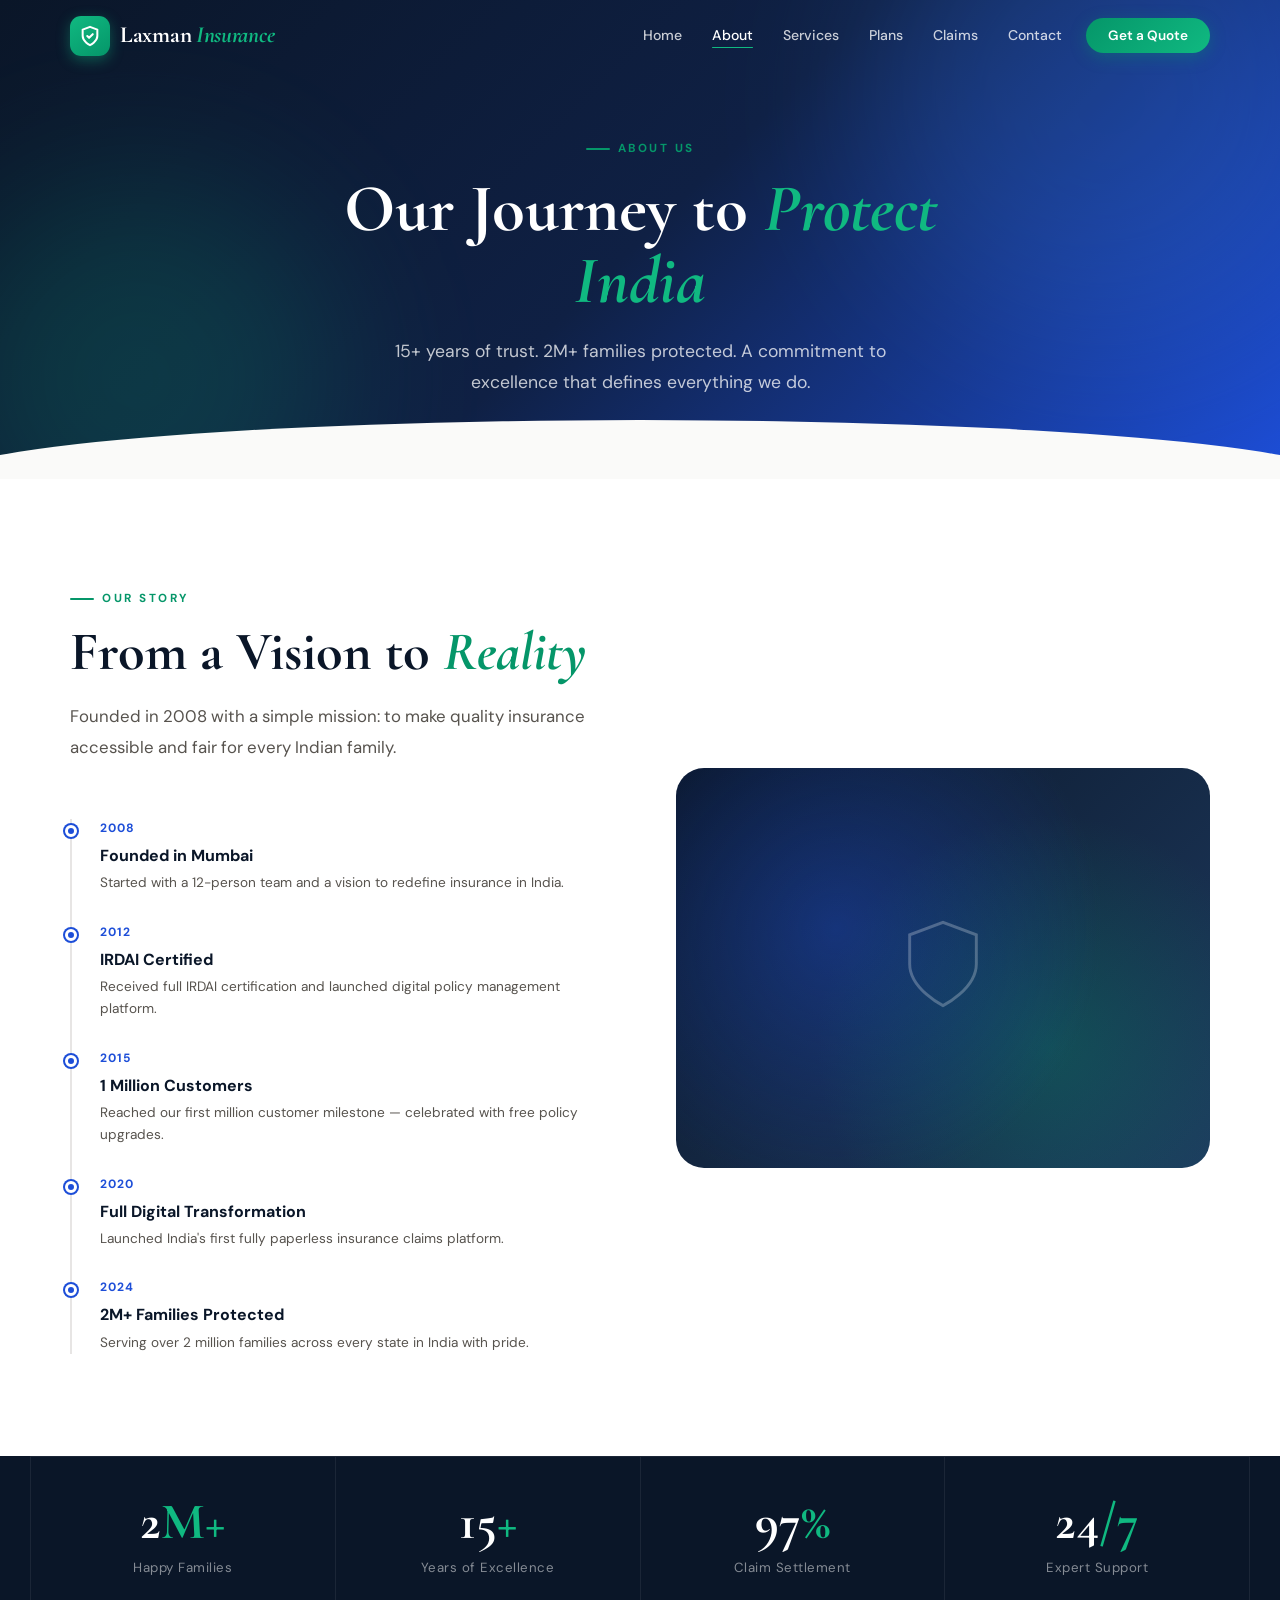
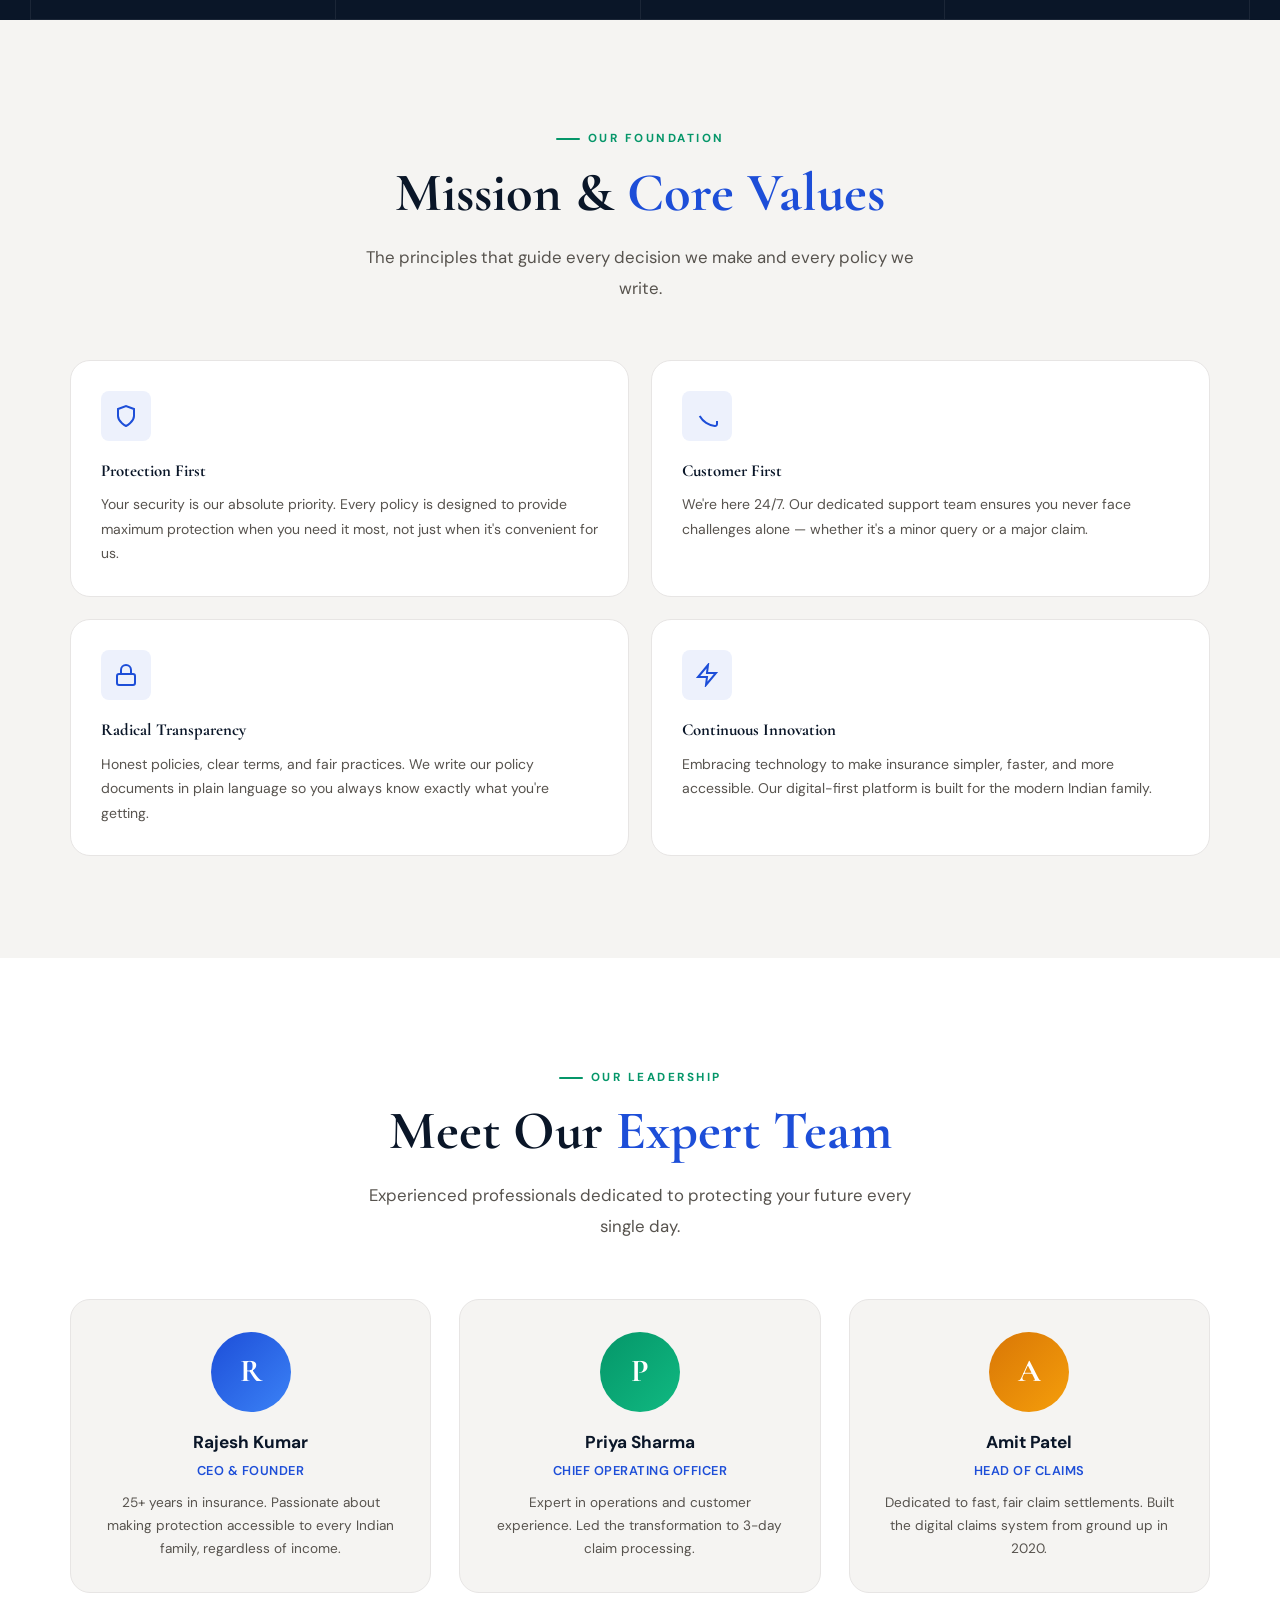
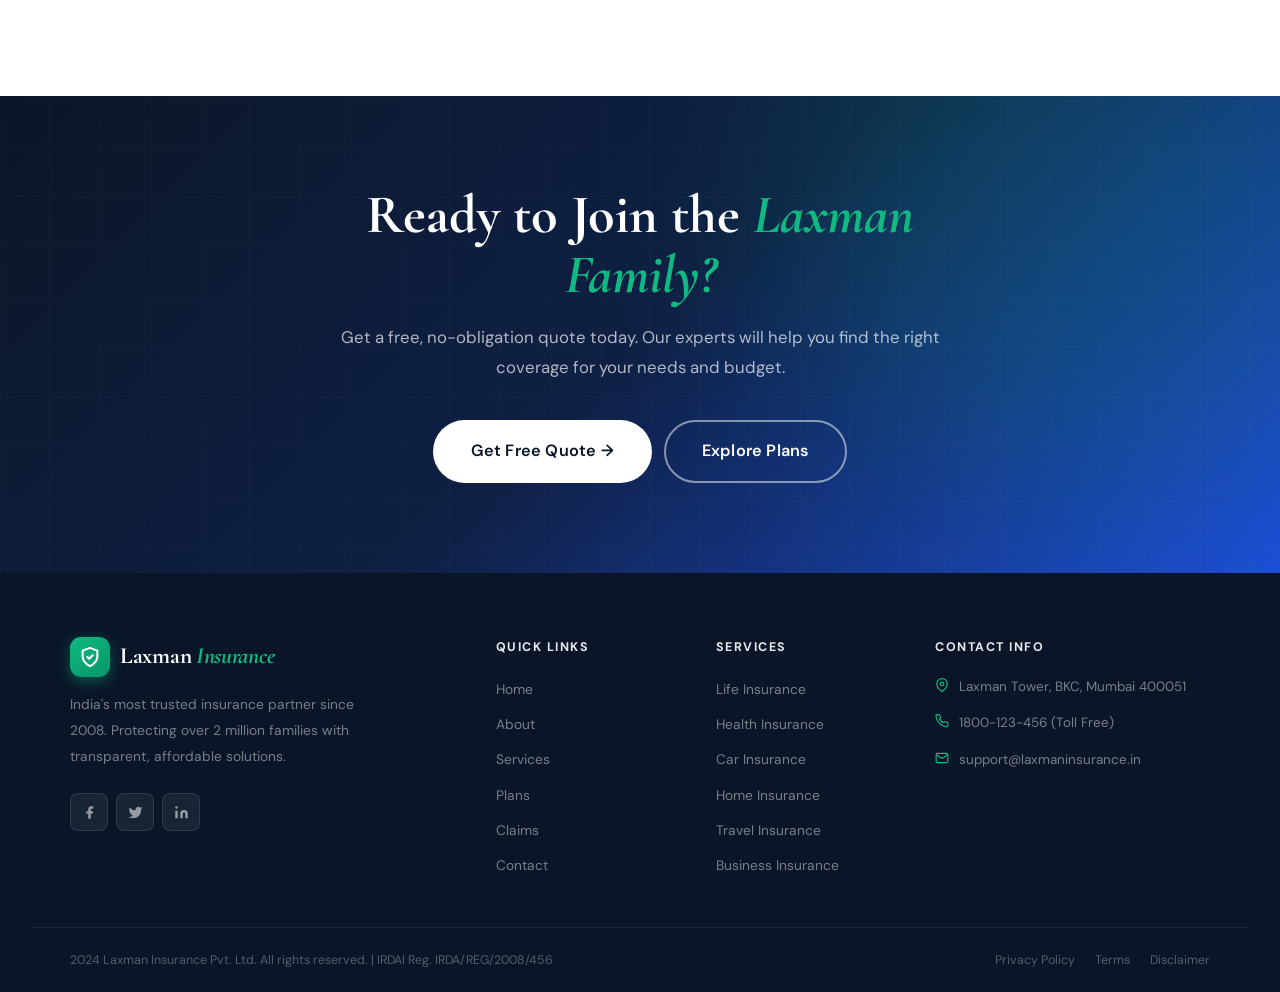
==== about.html @ e87691b6 "Initial commit - Premium Insurance Website" ====
<!DOCTYPE html>
<html lang="en">
<head>
  <meta charset="UTF-8"/><meta name="viewport" content="width=device-width, initial-scale=1.0"/>
  <title>About Laxman Insurance — Our Story & Mission</title>
  <link rel="preconnect" href="https://fonts.googleapis.com"/>
  <link href="https://fonts.googleapis.com/css2?family=Cormorant+Garamond:ital,wght@0,500;0,600;0,700;1,400;1,600&family=DM+Sans:opsz,wght@9..40,300;9..40,400;9..40,500;9..40,600;9..40,700&display=swap" rel="stylesheet"/>
  <link rel="stylesheet" href="css/style.css"/>
</head>
<body>
<nav class="navbar scrolled" id="navbar">
  <div class="nav-container">
    <a href="index.html" class="nav-logo">
      <span class="logo-shield"><svg viewBox="0 0 24 24" fill="none" stroke="#fff" stroke-width="2.2" stroke-linecap="round" stroke-linejoin="round"><path d="M12 22s8-4 8-10V5l-8-3-8 3v7c0 6 8 10 8 10z"/><polyline points="9 12 11 14 15 10"/></svg></span>
      <span class="logo-name">Laxman<span> Insurance</span></span>
    </a>
    <ul class="nav-links" id="navLinks">
      <li><a href="index.html" class="nav-link">Home</a></li>
      <li><a href="about.html" class="nav-link active">About</a></li>
      <li><a href="services.html" class="nav-link">Services</a></li>
      <li><a href="plans.html" class="nav-link">Plans</a></li>
      <li><a href="claims.html" class="nav-link">Claims</a></li>
      <li><a href="contact.html" class="nav-link">Contact</a></li>
      <li><a href="contact.html" class="nav-cta">Get a Quote</a></li>
    </ul>
    <button class="hamburger" id="hamburger"><span></span><span></span><span></span></button>
  </div>
</nav>

<section class="page-hero">
  <div class="page-hero-bg"><div class="mesh-blob mesh-blob-1"></div><div class="mesh-blob mesh-blob-2"></div></div>
  <div class="page-hero-content">
    <div class="section-label" data-reveal>About Us</div>
    <h1 class="page-title" data-reveal>Our Journey to <span class="accent">Protect India</span></h1>
    <p class="page-subtitle" data-reveal>15+ years of trust. 2M+ families protected. A commitment to excellence that defines everything we do.</p>
  </div>
</section>

<!-- STORY -->
<section class="section story-section">
  <div class="container">
    <div class="story-grid">
      <div class="story-content">
        <div class="section-label" data-reveal-left>Our Story</div>
        <h2 class="section-title" data-reveal-left>From a Vision to <span class="em">Reality</span></h2>
        <p class="section-sub" data-reveal-left>Founded in 2008 with a simple mission: to make quality insurance accessible and fair for every Indian family.</p>
        <div class="story-timeline" data-reveal-left>
          <div class="st-item"><div class="st-year">2008</div><h4>Founded in Mumbai</h4><p>Started with a 12-person team and a vision to redefine insurance in India.</p></div>
          <div class="st-item"><div class="st-year">2012</div><h4>IRDAI Certified</h4><p>Received full IRDAI certification and launched digital policy management platform.</p></div>
          <div class="st-item"><div class="st-year">2015</div><h4>1 Million Customers</h4><p>Reached our first million customer milestone — celebrated with free policy upgrades.</p></div>
          <div class="st-item"><div class="st-year">2020</div><h4>Full Digital Transformation</h4><p>Launched India's first fully paperless insurance claims platform.</p></div>
          <div class="st-item"><div class="st-year">2024</div><h4>2M+ Families Protected</h4><p>Serving over 2 million families across every state in India with pride.</p></div>
        </div>
      </div>
      <div class="story-img" data-reveal-right>
        <div class="story-img-icon">
          <svg width="100" height="100" viewBox="0 0 24 24" fill="none" stroke="currentColor" stroke-width=".7"><path d="M12 22s8-4 8-10V5l-8-3-8 3v7c0 6 8 10 8 10z"/></svg>
        </div>
      </div>
    </div>
  </div>
</section>

<!-- STATS BAND -->
<div class="stats-band">
  <div class="stats-band-inner">
    <div class="stat-cell" data-reveal><div class="stat-num"><span data-count="2">0</span><span class="stat-suffix">M+</span></div><div class="stat-lbl">Happy Families</div></div>
    <div class="stat-cell" data-reveal><div class="stat-num"><span data-count="15">0</span><span class="stat-suffix">+</span></div><div class="stat-lbl">Years of Excellence</div></div>
    <div class="stat-cell" data-reveal><div class="stat-num"><span data-count="99">0</span><span class="stat-suffix">%</span></div><div class="stat-lbl">Claim Settlement</div></div>
    <div class="stat-cell" data-reveal><div class="stat-num"><span data-count="24">0</span><span class="stat-suffix">/7</span></div><div class="stat-lbl">Expert Support</div></div>
  </div>
</div>

<!-- MISSION & VALUES -->
<section class="section mission-section">
  <div class="container">
    <div class="text-center" style="margin-bottom:0">
      <div class="section-label" data-reveal>Our Foundation</div>
      <h2 class="section-title" data-reveal>Mission & <span class="accent">Core Values</span></h2>
      <p class="section-sub text-center" data-reveal>The principles that guide every decision we make and every policy we write.</p>
    </div>
    <div class="values-grid">
      <div class="value-card" data-reveal>
        <div class="val-icon"><svg width="24" height="24" viewBox="0 0 24 24" fill="none" stroke="currentColor" stroke-width="2"><path d="M12 22s8-4 8-10V5l-8-3-8 3v7c0 6 8 10 8 10z"/></svg></div>
        <h3>Protection First</h3>
        <p>Your security is our absolute priority. Every policy is designed to provide maximum protection when you need it most, not just when it's convenient for us.</p>
      </div>
      <div class="value-card" data-reveal>
        <div class="val-icon"><svg width="24" height="24" viewBox="0 0 24 24" fill="none" stroke="currentColor" stroke-width="2"><path d="M22 16.92v3a2 2 0 0 1-2.18 2 19.79 19.79 0 0 1-8.63-3.07A19.5 19.5 0 0 1 4.69 12"/></svg></div>
        <h3>Customer First</h3>
        <p>We're here 24/7. Our dedicated support team ensures you never face challenges alone — whether it's a minor query or a major claim.</p>
      </div>
      <div class="value-card" data-reveal>
        <div class="val-icon"><svg width="24" height="24" viewBox="0 0 24 24" fill="none" stroke="currentColor" stroke-width="2"><rect x="3" y="11" width="18" height="11" rx="2"/><path d="M7 11V7a5 5 0 0 1 10 0v4"/></svg></div>
        <h3>Radical Transparency</h3>
        <p>Honest policies, clear terms, and fair practices. We write our policy documents in plain language so you always know exactly what you're getting.</p>
      </div>
      <div class="value-card" data-reveal>
        <div class="val-icon"><svg width="24" height="24" viewBox="0 0 24 24" fill="none" stroke="currentColor" stroke-width="2"><path d="M13 2L3 14h9l-1 8 10-12h-9l1-8z"/></svg></div>
        <h3>Continuous Innovation</h3>
        <p>Embracing technology to make insurance simpler, faster, and more accessible. Our digital-first platform is built for the modern Indian family.</p>
      </div>
    </div>
  </div>
</section>

<!-- TEAM -->
<section class="section team-section">
  <div class="container">
    <div class="text-center" style="margin-bottom:0">
      <div class="section-label" data-reveal>Our Leadership</div>
      <h2 class="section-title" data-reveal>Meet Our <span class="accent">Expert Team</span></h2>
      <p class="section-sub text-center" data-reveal>Experienced professionals dedicated to protecting your future every single day.</p>
    </div>
    <div class="team-grid">
      <div class="team-card" data-reveal>
        <div class="team-avatar" style="background:linear-gradient(135deg,#1d4ed8,#3b82f6)">R</div>
        <h4>Rajesh Kumar</h4>
        <div class="team-role">CEO & Founder</div>
        <p class="team-bio">25+ years in insurance. Passionate about making protection accessible to every Indian family, regardless of income.</p>
      </div>
      <div class="team-card" data-reveal>
        <div class="team-avatar" style="background:linear-gradient(135deg,#059669,#10b981)">P</div>
        <h4>Priya Sharma</h4>
        <div class="team-role">Chief Operating Officer</div>
        <p class="team-bio">Expert in operations and customer experience. Led the transformation to 3-day claim processing.</p>
      </div>
      <div class="team-card" data-reveal>
        <div class="team-avatar" style="background:linear-gradient(135deg,#d97706,#f59e0b)">A</div>
        <h4>Amit Patel</h4>
        <div class="team-role">Head of Claims</div>
        <p class="team-bio">Dedicated to fast, fair claim settlements. Built the digital claims system from ground up in 2020.</p>
      </div>
    </div>
  </div>
</section>

<!-- CTA -->
<section class="cta-strip">
  <div class="cta-strip-orb"></div>
  <div class="cta-content" data-reveal>
    <h2 class="cta-title">Ready to Join the <span class="em">Laxman Family?</span></h2>
    <p class="cta-body">Get a free, no-obligation quote today. Our experts will help you find the right coverage for your needs and budget.</p>
    <div class="cta-actions">
      <a href="contact.html" class="btn btn-white btn-lg">Get Free Quote →</a>
      <a href="plans.html" class="btn btn-outline-white btn-lg">Explore Plans</a>
    </div>
  </div>
</section>

<footer class="footer">
  <div class="footer-top">
    <div class="footer-brand">
      <a href="index.html" class="nav-logo" style="margin-bottom:14px;display:inline-flex"><span class="logo-shield"><svg viewBox="0 0 24 24" fill="none" stroke="#fff" stroke-width="2.2" stroke-linecap="round" stroke-linejoin="round"><path d="M12 22s8-4 8-10V5l-8-3-8 3v7c0 6 8 10 8 10z"/><polyline points="9 12 11 14 15 10"/></svg></span><span class="logo-name">Laxman<span> Insurance</span></span></a>
      <p class="footer-desc">India's most trusted insurance partner since 2008. Protecting over 2 million families with transparent, affordable solutions.</p>
      <div class="footer-socials">
        <a href="#" class="social-btn"><svg width="15" height="15" viewBox="0 0 24 24" fill="currentColor"><path d="M18 2h-3a5 5 0 0 0-5 5v3H7v4h3v8h4v-8h3l1-4h-4V7a1 1 0 0 1 1-1h3z"/></svg></a>
        <a href="#" class="social-btn"><svg width="15" height="15" viewBox="0 0 24 24" fill="currentColor"><path d="M23 3a10.9 10.9 0 0 1-3.14 1.53 4.48 4.48 0 0 0-7.86 3v1A10.66 10.66 0 0 1 3 4s-4 9 5 13a11.64 11.64 0 0 1-7 2c9 5 20 0 20-11.5a4.5 4.5 0 0 0-.08-.83A7.72 7.72 0 0 0 23 3z"/></svg></a>
        <a href="#" class="social-btn"><svg width="15" height="15" viewBox="0 0 24 24" fill="currentColor"><path d="M16 8a6 6 0 0 1 6 6v7h-4v-7a2 2 0 0 0-4 0v7h-4v-7a6 6 0 0 1 6-6zM2 9h4v12H2z"/><circle cx="4" cy="4" r="2"/></svg></a>
      </div>
    </div>
    <div class="footer-col"><h5>Quick Links</h5><ul><li><a href="index.html">Home</a></li><li><a href="about.html">About</a></li><li><a href="services.html">Services</a></li><li><a href="plans.html">Plans</a></li><li><a href="claims.html">Claims</a></li><li><a href="contact.html">Contact</a></li></ul></div>
    <div class="footer-col"><h5>Services</h5><ul><li><a href="services.html">Life Insurance</a></li><li><a href="services.html">Health Insurance</a></li><li><a href="services.html">Car Insurance</a></li><li><a href="services.html">Home Insurance</a></li><li><a href="services.html">Travel Insurance</a></li><li><a href="services.html">Business Insurance</a></li></ul></div>
    <div class="footer-col"><h5>Contact Info</h5><div class="footer-contact-li"><svg width="14" height="14" viewBox="0 0 24 24" fill="none" stroke="currentColor" stroke-width="2"><path d="M21 10c0 7-9 13-9 13s-9-6-9-13a9 9 0 0 1 18 0z"/><circle cx="12" cy="10" r="3"/></svg><p>Laxman Tower, BKC, Mumbai 400051</p></div><div class="footer-contact-li"><svg width="14" height="14" viewBox="0 0 24 24" fill="none" stroke="currentColor" stroke-width="2"><path d="M22 16.92v3a2 2 0 0 1-2.18 2 19.79 19.79 0 0 1-8.63-3.07A19.5 19.5 0 0 1 4.69 12a19.79 19.79 0 0 1-3.07-8.67A2 2 0 0 1 3.6 1.18h3a2 2 0 0 1 2 1.72c.127.96.361 1.903.7 2.81a2 2 0 0 1-.45 2.11L7.91 8.79a16 16 0 0 0 6 6l.91-.91a2 2 0 0 1 2.11-.45c.907.339 1.85.573 2.81.7A2 2 0 0 1 22 16.92z"/></svg><p>1800-123-456 (Toll Free)</p></div><div class="footer-contact-li"><svg width="14" height="14" viewBox="0 0 24 24" fill="none" stroke="currentColor" stroke-width="2"><path d="M4 4h16c1.1 0 2 .9 2 2v12c0 1.1-.9 2-2 2H4c-1.1 0-2-.9-2-2V6c0-1.1.9-2 2-2z"/><polyline points="22,6 12,13 2,6"/></svg><p>support@laxmaninsurance.in</p></div></div>
  </div>
  <div class="footer-bottom"><p class="footer-copy">2024 Laxman Insurance Pvt. Ltd. All rights reserved. | IRDAI Reg. IRDA/REG/2008/456</p><div class="footer-links"><a href="#">Privacy Policy</a><a href="#">Terms</a><a href="#">Disclaimer</a></div></div>
</footer>
<button class="scroll-top" id="scrollTop" aria-label="Back to top"><svg width="18" height="18" viewBox="0 0 24 24" fill="none" stroke="currentColor" stroke-width="2.5"><path d="M18 15l-6-6-6 6"/></svg></button>
<script src="js/main.js"></script>
</body>
</html>
---- css/style.css ----
/* ======================================================
   LAXMAN INSURANCE — PREMIUM DESIGN SYSTEM v3.0
   Aesthetic: Luxury Editorial × Modern Fintech
   Fonts: Cormorant Garamond (display) + DM Sans (body)
   ====================================================== */

@import url('https://fonts.googleapis.com/css2?family=Cormorant+Garamond:ital,wght@0,400;0,500;0,600;0,700;1,400;1,600&family=DM+Sans:ital,opsz,wght@0,9..40,300;0,9..40,400;0,9..40,500;0,9..40,600;0,9..40,700;1,9..40,400&display=swap');

/* ── CSS VARIABLES ── */
:root {
  /* Core Palette */
  --ink:        #0a1628;
  --ink-light:  #1e3a5f;
  --royal:      #1d4ed8;
  --royal-dim:  #1e40af;
  --electric:   #3b82f6;
  --emerald:    #059669;
  --emerald-lt: #10b981;
  --amber:      #d97706;
  --amber-lt:   #f59e0b;
  --white:      #ffffff;
  --cream:      #fafaf9;
  --stone:      #f5f4f2;
  --mist:       #e8e6e3;
  --slate:      #64748b;
  --text:       #1c1917;
  --text-dim:   #57534e;
  --border:     #e7e5e4;

  /* Gradients */
  --grad-hero:    linear-gradient(135deg, #0a1628 0%, #0f2044 50%, #1d4ed8 100%);
  --grad-cta:     linear-gradient(135deg, #059669 0%, #1d4ed8 100%);
  --grad-emerald: linear-gradient(135deg, #059669, #10b981);
  --grad-gold:    linear-gradient(135deg, #d97706, #f59e0b);
  --grad-royal:   linear-gradient(135deg, #1d4ed8, #3b82f6);

  /* Shadows */
  --sh-xs:   0 1px 3px rgba(0,0,0,.06);
  --sh-sm:   0 2px 8px rgba(0,0,0,.08);
  --sh-md:   0 8px 32px rgba(0,0,0,.10);
  --sh-lg:   0 20px 60px rgba(0,0,0,.14);
  --sh-xl:   0 32px 80px rgba(0,0,0,.18);
  --sh-blue: 0 12px 40px rgba(29,78,216,.30);
  --sh-green:0 12px 40px rgba(5,150,105,.30);

  /* Radii */
  --r-sm:  8px;
  --r-md:  14px;
  --r-lg:  20px;
  --r-xl:  28px;
  --r-2xl: 40px;
  --r-full:9999px;

  /* Transitions */
  --t-fast: .15s cubic-bezier(.4,0,.2,1);
  --t-mid:  .3s  cubic-bezier(.4,0,.2,1);
  --t-slow: .5s  cubic-bezier(.4,0,.2,1);

  /* Layout */
  --max-w: 1220px;
  --nav-h: 72px;
}

/* ── RESET ── */
*,*::before,*::after{margin:0;padding:0;box-sizing:border-box}
html{scroll-behavior:smooth;font-size:16px;-webkit-font-smoothing:antialiased}
body{font-family:'DM Sans',sans-serif;color:var(--text);background:var(--cream);overflow-x:hidden;line-height:1.65}
a{text-decoration:none;color:inherit}
ul{list-style:none}
img{max-width:100%;display:block}
button{cursor:pointer;border:none;background:none;font-family:inherit}
input,select,textarea{font-family:inherit}
::-webkit-scrollbar{width:5px}
::-webkit-scrollbar-track{background:var(--cream)}
::-webkit-scrollbar-thumb{background:var(--royal);border-radius:10px}

/* ── TYPOGRAPHY SYSTEM ── */
.display-font{font-family:'Cormorant Garamond',serif}
h1,h2,h3,.page-title,.section-title,.hero-headline{font-family:'Cormorant Garamond',serif}

/* ── LAYOUT HELPERS ── */
.container{max-width:var(--max-w);margin:0 auto;padding:0 clamp(16px,4vw,40px)}
.section{padding:clamp(60px,8vw,110px) 0}
.section-label{
  display:inline-flex;align-items:center;gap:8px;
  font-family:'DM Sans',sans-serif;font-size:.73rem;font-weight:700;
  letter-spacing:2.5px;text-transform:uppercase;color:var(--emerald);
  margin-bottom:14px;
}
.section-label::before{content:'';width:24px;height:2px;background:var(--emerald);border-radius:2px}
.section-title{
  font-size:clamp(2.2rem,4.5vw,3.4rem);font-weight:700;line-height:1.12;
  color:var(--ink);margin-bottom:18px;
}
.section-title .accent{color:var(--royal)}
.section-title .em{font-style:italic;color:var(--emerald)}
.section-sub{
  font-size:1.05rem;color:var(--text-dim);max-width:580px;
  line-height:1.85;margin-bottom:56px;
}
.text-center{text-align:center}
.text-center .section-sub{margin-left:auto;margin-right:auto}

/* ── BUTTONS ── */
.btn{
  display:inline-flex;align-items:center;justify-content:center;gap:8px;
  padding:13px 28px;border-radius:var(--r-full);font-size:.92rem;
  font-weight:600;font-family:'DM Sans',sans-serif;transition:var(--t-mid);
  letter-spacing:.2px;cursor:pointer;border:2px solid transparent;white-space:nowrap;
}
.btn-primary{background:var(--royal);color:#fff}
.btn-primary:hover{background:var(--ink);transform:translateY(-2px);box-shadow:var(--sh-blue)}
.btn-emerald{background:var(--emerald);color:#fff}
.btn-emerald:hover{background:#047857;transform:translateY(-2px);box-shadow:var(--sh-green)}
.btn-outline{background:transparent;color:var(--royal);border-color:var(--royal)}
.btn-outline:hover{background:var(--royal);color:#fff;transform:translateY(-2px)}
.btn-outline-white{background:transparent;color:#fff;border-color:rgba(255,255,255,.5)}
.btn-outline-white:hover{background:rgba(255,255,255,.12);border-color:#fff}
.btn-white{background:#fff;color:var(--ink)}
.btn-white:hover{transform:translateY(-2px);box-shadow:var(--sh-lg)}
.btn-lg{padding:16px 36px;font-size:1.02rem}
.btn-sm{padding:9px 20px;font-size:.82rem}
.btn svg{flex-shrink:0;transition:transform var(--t-fast)}
.btn:hover svg{transform:translateX(3px)}

/* ── NAVBAR ── */
.navbar{
  position:fixed;top:0;left:0;right:0;z-index:1000;
  height:var(--nav-h);display:flex;align-items:center;
  background:rgba(10,22,40,.0);
  transition:background var(--t-mid),box-shadow var(--t-mid),border-color var(--t-mid);
  border-bottom:1px solid transparent;
}
.navbar.scrolled{
  background:rgba(10,22,40,.97);
  backdrop-filter:blur(24px);
  box-shadow:0 4px 32px rgba(0,0,0,.3);
  border-bottom-color:rgba(255,255,255,.07);
}
.nav-container{
  max-width:var(--max-w);width:100%;margin:0 auto;padding:0 clamp(16px,4vw,40px);
  display:flex;align-items:center;justify-content:space-between;gap:20px;
}
.nav-logo{display:flex;align-items:center;gap:10px;text-decoration:none;flex-shrink:0}
.logo-shield{
  width:40px;height:40px;
  background:linear-gradient(145deg,#10b981,#059669);
  border-radius:11px;display:flex;align-items:center;justify-content:center;
  box-shadow:0 4px 14px rgba(16,185,129,.4);
  transition:var(--t-mid);flex-shrink:0;
}
.nav-logo:hover .logo-shield{transform:rotate(-6deg) scale(1.05)}
.logo-shield svg{width:22px;height:22px}
.logo-name{
  font-family:'Cormorant Garamond',serif;font-size:1.45rem;font-weight:700;
  color:#fff;letter-spacing:-.3px;line-height:1;
}
.logo-name span{color:var(--emerald-lt);font-style:italic}
.nav-links{display:flex;align-items:center;gap:2px}
.nav-link{
  padding:8px 14px;border-radius:var(--r-sm);font-size:.88rem;font-weight:500;
  color:rgba(255,255,255,.78);transition:var(--t-fast);position:relative;
}
.nav-link::after{
  content:'';position:absolute;bottom:4px;left:14px;right:14px;
  height:1.5px;background:var(--emerald-lt);border-radius:2px;
  transform:scaleX(0);transition:transform var(--t-fast);
}
.nav-link:hover{color:#fff;background:rgba(255,255,255,.08)}
.nav-link:hover::after,.nav-link.active::after{transform:scaleX(1)}
.nav-link.active{color:#fff}
.nav-cta{
  padding:9px 22px;background:var(--grad-emerald);color:#fff;
  border-radius:var(--r-full);font-size:.85rem;font-weight:600;
  transition:var(--t-mid);box-shadow:0 4px 16px rgba(5,150,105,.35);
  margin-left:8px;
}
.nav-cta:hover{transform:translateY(-2px);box-shadow:0 8px 28px rgba(5,150,105,.45)}
.hamburger{
  display:none;flex-direction:column;gap:5px;padding:10px 8px;
  cursor:pointer;background:rgba(255,255,255,.08);border-radius:var(--r-sm);
}
.hamburger span{
  display:block;width:22px;height:2px;
  background:#fff;border-radius:2px;transition:var(--t-mid);
}
.hamburger.active span:nth-child(1){transform:translateY(7px) rotate(45deg)}
.hamburger.active span:nth-child(2){opacity:0;transform:scaleX(0)}
.hamburger.active span:nth-child(3){transform:translateY(-7px) rotate(-45deg)}

/* ── PAGE HERO (inner pages) ── */
.page-hero{
  background:var(--grad-hero);padding:calc(var(--nav-h) + 60px) 0 80px;
  position:relative;overflow:hidden;text-align:center;
}
.page-hero::after{
  content:'';position:absolute;bottom:-1px;left:0;right:0;height:60px;
  background:var(--cream);clip-path:ellipse(55% 100% at 50% 100%);
}
.page-hero-bg{
  position:absolute;inset:0;pointer-events:none;overflow:hidden;
}
.mesh-blob{
  position:absolute;border-radius:50%;filter:blur(80px);opacity:.18;
}
.mesh-blob-1{
  width:500px;height:500px;background:var(--electric);
  top:-150px;right:-80px;animation:blobFloat 8s ease-in-out infinite;
}
.mesh-blob-2{
  width:400px;height:400px;background:var(--emerald-lt);
  bottom:-100px;left:-60px;animation:blobFloat 10s ease-in-out infinite reverse;
}
@keyframes blobFloat{
  0%,100%{transform:translate(0,0) scale(1)}
  33%{transform:translate(20px,-25px) scale(1.05)}
  66%{transform:translate(-15px,15px) scale(.96)}
}
.page-hero-content{position:relative;z-index:2;padding:0 clamp(16px,4vw,40px);max-width:760px;margin:0 auto}
.page-title{
  font-size:clamp(2.6rem,6vw,4.2rem);font-weight:700;
  color:#fff;line-height:1.08;margin-bottom:18px;
}
.page-title .accent{color:var(--emerald-lt);font-style:italic}
.page-subtitle{font-size:1.1rem;color:rgba(255,255,255,.75);line-height:1.8;max-width:560px;margin:0 auto}

/* ── HOME HERO ── */
.hero{
  min-height:100vh;display:flex;align-items:center;
  background:var(--grad-hero);position:relative;overflow:hidden;
  padding-top:var(--nav-h);
}
.hero-mesh{position:absolute;inset:0;pointer-events:none;overflow:hidden}
.mesh-orb{
  position:absolute;border-radius:50%;filter:blur(90px);
  animation:orbFloat 12s ease-in-out infinite;
}
.mesh-orb-1{width:700px;height:700px;background:rgba(29,78,216,.25);top:-200px;right:-150px}
.mesh-orb-2{width:500px;height:500px;background:rgba(5,150,105,.18);bottom:-100px;left:-100px;animation-delay:3s}
.mesh-orb-3{width:300px;height:300px;background:rgba(59,130,246,.15);top:40%;left:30%;animation-delay:6s}
@keyframes orbFloat{
  0%,100%{transform:translate(0,0)}
  40%{transform:translate(30px,-40px)}
  70%{transform:translate(-20px,25px)}
}
/* Grid pattern overlay */
.hero::before{
  content:'';position:absolute;inset:0;z-index:1;
  background-image:
    linear-gradient(rgba(255,255,255,.025) 1px,transparent 1px),
    linear-gradient(90deg,rgba(255,255,255,.025) 1px,transparent 1px);
  background-size:60px 60px;
}
.hero-inner{
  max-width:var(--max-w);margin:0 auto;width:100%;
  padding:80px clamp(16px,4vw,40px);
  display:grid;grid-template-columns:1fr 480px;gap:60px;align-items:center;
  position:relative;z-index:2;
}
.hero-eyebrow{
  display:inline-flex;align-items:center;gap:8px;
  background:rgba(16,185,129,.15);border:1px solid rgba(16,185,129,.3);
  padding:6px 16px;border-radius:var(--r-full);
  font-size:.77rem;font-weight:600;color:#6ee7b7;letter-spacing:1.5px;text-transform:uppercase;
  margin-bottom:22px;width:fit-content;
}
.eyebrow-dot{
  width:7px;height:7px;background:var(--emerald-lt);border-radius:50%;
  animation:pulseGreen 2s ease infinite;
}
@keyframes pulseGreen{0%,100%{opacity:1;box-shadow:0 0 0 0 rgba(16,185,129,.5)}50%{box-shadow:0 0 0 6px rgba(16,185,129,0)}}
.hero-headline{
  font-size:clamp(3rem,5.5vw,4.6rem);font-weight:700;
  color:#fff;line-height:1.06;letter-spacing:-.5px;margin-bottom:22px;
}
.hero-headline .line-italic{color:var(--emerald-lt);font-style:italic}
.hero-headline .line-dim{color:rgba(255,255,255,.6);font-size:.85em}
.hero-body{
  font-size:1.06rem;color:rgba(255,255,255,.72);
  line-height:1.85;margin-bottom:36px;max-width:480px;
}
.hero-body strong{color:rgba(255,255,255,.92);font-weight:600}
.hero-actions{display:flex;flex-wrap:wrap;gap:12px;margin-bottom:40px}
.hero-trust-row{
  display:flex;flex-wrap:wrap;gap:10px;
}
.trust-chip{
  display:flex;align-items:center;gap:6px;
  background:rgba(255,255,255,.07);border:1px solid rgba(255,255,255,.12);
  padding:7px 14px;border-radius:var(--r-full);
  font-size:.78rem;color:rgba(255,255,255,.75);font-weight:500;
  backdrop-filter:blur(8px);
}
.trust-chip .chip-icon{font-size:.9rem}

/* Hero right — floating UI */
.hero-visual{position:relative;height:480px}
.hv-card{
  position:absolute;background:rgba(255,255,255,.09);
  backdrop-filter:blur(20px);border:1px solid rgba(255,255,255,.18);
  border-radius:var(--r-lg);padding:18px 22px;color:#fff;
  box-shadow:0 12px 48px rgba(0,0,0,.25);
}
.hv-main{
  top:0;left:0;right:0;
  display:grid;grid-template-columns:1fr 1fr;gap:16px;
}
.hv-stat{
  background:rgba(255,255,255,.06);border:1px solid rgba(255,255,255,.1);
  border-radius:var(--r-md);padding:18px;text-align:center;
}
.hv-stat-num{
  font-family:'Cormorant Garamond',serif;font-size:2.6rem;font-weight:700;
  color:#fff;line-height:1;display:block;
}
.hv-stat-num.green{color:var(--emerald-lt)}
.hv-stat-label{font-size:.72rem;color:rgba(255,255,255,.6);margin-top:4px}
.hv-claim{
  bottom:80px;left:0;right:60px;
  display:flex;align-items:center;gap:12px;
  animation:cardFloat 4s ease-in-out infinite;
}
@keyframes cardFloat{0%,100%{transform:translateY(0)}50%{transform:translateY(-8px)}}
.hv-claim-icon{
  width:44px;height:44px;border-radius:var(--r-sm);
  background:linear-gradient(135deg,#059669,#10b981);
  display:flex;align-items:center;justify-content:center;flex-shrink:0;
}
.hv-claim-title{font-size:.9rem;font-weight:600}
.hv-claim-sub{font-size:.75rem;color:rgba(255,255,255,.6);margin-top:2px}
.hv-claim-badge{
  margin-left:auto;background:rgba(16,185,129,.25);
  color:#6ee7b7;font-size:.7rem;font-weight:700;
  padding:4px 10px;border-radius:var(--r-full);white-space:nowrap;
}
.hv-review{
  bottom:0;right:0;left:40px;
  flex-direction:column;align-items:flex-start;
  animation:cardFloat 5s ease-in-out infinite;animation-delay:1.5s;
}
.hv-review-stars{color:#f59e0b;font-size:.85rem;margin-bottom:6px}
.hv-review-text{font-size:.82rem;color:rgba(255,255,255,.75);line-height:1.5}
.hv-review-author{font-size:.73rem;color:rgba(255,255,255,.45);margin-top:8px}
.hero-wave{position:absolute;bottom:-1px;left:0;right:0;line-height:0;z-index:3}
.hero-wave svg{display:block;width:100%;height:70px}

/* ── STATS BAND ── */
.stats-band{
  background:var(--ink);padding:0;
  position:relative;
}
.stats-band-inner{
  max-width:var(--max-w);margin:0 auto;
  display:grid;grid-template-columns:repeat(4,1fr);
  border-left:1px solid rgba(255,255,255,.07);
}
.stat-cell{
  padding:40px 32px;text-align:center;
  border-right:1px solid rgba(255,255,255,.07);
  border-top:1px solid rgba(255,255,255,.07);
  border-bottom:1px solid rgba(255,255,255,.07);
  transition:var(--t-mid);position:relative;overflow:hidden;
}
.stat-cell::before{
  content:'';position:absolute;inset:0;
  background:linear-gradient(135deg,rgba(29,78,216,.12),rgba(5,150,105,.08));
  opacity:0;transition:var(--t-mid);
}
.stat-cell:hover::before{opacity:1}
.stat-cell:hover .stat-num{color:var(--emerald-lt)}
.stat-num{
  font-family:'Cormorant Garamond',serif;
  font-size:clamp(2.4rem,4vw,3.4rem);font-weight:700;
  color:#fff;line-height:1;transition:var(--t-mid);
}
.stat-suffix{color:var(--emerald-lt);display:inline}
.stat-lbl{font-size:.83rem;color:rgba(255,255,255,.5);margin-top:8px;letter-spacing:.5px}

/* ── SERVICES ── */
.services{background:var(--cream)}
.services-grid{
  display:grid;grid-template-columns:repeat(4,1fr);gap:22px;
}
.svc-card{
  background:#fff;border:1.5px solid var(--border);
  border-radius:var(--r-lg);padding:30px 24px;
  transition:var(--t-mid);position:relative;overflow:hidden;cursor:default;
}
.svc-card::before{
  content:'';position:absolute;top:0;left:0;right:0;height:3px;
  background:var(--grad-blue, var(--grad-royal));
  transform:scaleX(0);transform-origin:left;transition:transform var(--t-mid);
}
.svc-card:hover{
  transform:translateY(-6px);box-shadow:var(--sh-lg);
  border-color:rgba(29,78,216,.2);
}
.svc-card:hover::before{transform:scaleX(1)}
.svc-icon{
  width:58px;height:58px;border-radius:var(--r-md);
  display:flex;align-items:center;justify-content:center;
  margin-bottom:18px;transition:var(--t-mid);
  background:var(--icon-bg, rgba(29,78,216,.08));
  color:var(--icon-color, var(--royal));
}
.svc-card:hover .svc-icon{transform:scale(1.1) rotate(-4deg)}
.svc-card h3{font-size:1.05rem;font-weight:700;color:var(--ink);margin-bottom:8px}
.svc-card p{font-size:.86rem;color:var(--text-dim);line-height:1.75;margin-bottom:16px}
.svc-link{
  font-size:.82rem;font-weight:600;color:var(--royal);
  display:inline-flex;align-items:center;gap:5px;transition:var(--t-fast);
}
.svc-link:hover{gap:9px}
.svc-hot{
  position:absolute;top:14px;right:14px;
  background:linear-gradient(135deg,#d97706,#f59e0b);
  color:#fff;font-size:.67rem;font-weight:700;
  padding:3px 9px;border-radius:var(--r-full);letter-spacing:.5px;text-transform:uppercase;
}

/* ── WHY CHOOSE US ── */
.why{background:var(--ink);padding:clamp(60px,8vw,110px) 0}
.why .section-title{color:#fff}
.why .section-sub{color:rgba(255,255,255,.55)}
.why-grid{
  display:grid;grid-template-columns:repeat(3,1fr);gap:24px;
}
.why-card{
  background:rgba(255,255,255,.04);border:1px solid rgba(255,255,255,.08);
  border-radius:var(--r-lg);padding:32px 28px;transition:var(--t-mid);
  position:relative;overflow:hidden;
}
.why-card::after{
  content:'';position:absolute;inset:0;
  background:linear-gradient(135deg,rgba(29,78,216,.12),rgba(5,150,105,.08));
  opacity:0;transition:var(--t-mid);
}
.why-card:hover{border-color:rgba(16,185,129,.3);transform:translateY(-4px)}
.why-card:hover::after{opacity:1}
.why-icon{
  width:52px;height:52px;background:rgba(16,185,129,.15);
  border-radius:var(--r-sm);display:flex;align-items:center;justify-content:center;
  color:var(--emerald-lt);margin-bottom:20px;position:relative;z-index:1;
}
.why-card h4{font-size:1rem;font-weight:700;color:#fff;margin-bottom:8px;position:relative;z-index:1}
.why-card p{font-size:.875rem;color:rgba(255,255,255,.5);line-height:1.75;position:relative;z-index:1}
.why-number{
  position:absolute;top:16px;right:20px;
  font-family:'Cormorant Garamond',serif;font-size:5rem;font-weight:700;
  color:rgba(255,255,255,.03);line-height:1;
}

/* ── PLANS ── */
.plans{background:var(--stone)}
.plans-grid{display:grid;grid-template-columns:repeat(3,1fr);gap:28px;align-items:start}
.plan-card{
  background:#fff;border:2px solid var(--border);
  border-radius:var(--r-xl);padding:38px 32px;
  position:relative;overflow:hidden;transition:var(--t-mid);
}
.plan-card:hover{transform:translateY(-4px);box-shadow:var(--sh-xl)}
.plan-featured{
  background:var(--ink);border-color:rgba(16,185,129,.4);
  transform:scale(1.03);box-shadow:var(--sh-blue);
}
.plan-featured:hover{transform:scale(1.03) translateY(-6px)}
.plan-badge{
  position:absolute;top:0;left:50%;transform:translateX(-50%);
  background:var(--grad-emerald);color:#fff;
  font-size:.72rem;font-weight:700;letter-spacing:.8px;text-transform:uppercase;
  padding:6px 22px;border-radius:0 0 var(--r-md) var(--r-md);
}
.plan-header{text-align:center;padding-top:20px;margin-bottom:24px}
.plan-emoji{font-size:2.4rem;margin-bottom:10px}
.plan-name{
  font-family:'Cormorant Garamond',serif;font-size:1.7rem;font-weight:700;
  color:var(--ink);margin-bottom:4px;
}
.plan-featured .plan-name{color:#fff}
.plan-tagline{font-size:.83rem;color:var(--slate)}
.plan-featured .plan-tagline{color:rgba(255,255,255,.55)}
.plan-price{text-align:center;margin-bottom:14px}
.plan-price-num{
  font-family:'Cormorant Garamond',serif;font-size:3.8rem;font-weight:700;
  color:var(--ink);line-height:1;
}
.plan-featured .plan-price-num{color:#fff}
.plan-price-currency{font-size:1.4rem;vertical-align:top;padding-top:10px;display:inline-block;color:var(--royal)}
.plan-featured .plan-price-currency{color:var(--emerald-lt)}
.plan-price-period{font-size:.85rem;color:var(--slate);margin-left:4px}
.plan-featured .plan-price-period{color:rgba(255,255,255,.45)}
.plan-coverage{
  text-align:center;font-size:.8rem;font-weight:700;letter-spacing:.5px;text-transform:uppercase;
  color:var(--emerald);background:rgba(5,150,105,.08);
  padding:8px;border-radius:var(--r-sm);margin-bottom:26px;
}
.plan-featured .plan-coverage{background:rgba(16,185,129,.15);color:var(--emerald-lt)}
.plan-features{display:flex;flex-direction:column;gap:11px;margin-bottom:30px}
.plan-feat{
  display:flex;align-items:flex-start;gap:10px;font-size:.875rem;
  color:var(--text-dim);
}
.plan-featured .plan-feat{color:rgba(255,255,255,.75)}
.plan-feat-yes::before{
  content:'✓';min-width:20px;height:20px;background:rgba(5,150,105,.12);
  color:var(--emerald);border-radius:50%;display:inline-flex;align-items:center;
  justify-content:center;font-size:.7rem;font-weight:700;flex-shrink:0;
}
.plan-feat-no{opacity:.4}
.plan-feat-no::before{
  content:'–';min-width:20px;height:20px;background:rgba(0,0,0,.04);
  color:var(--slate);border-radius:50%;display:inline-flex;align-items:center;
  justify-content:center;font-size:.7rem;flex-shrink:0;
}
.plan-btn{
  display:block;text-align:center;padding:14px;
  border-radius:var(--r-full);font-weight:700;font-size:.9rem;
  transition:var(--t-mid);border:2px solid transparent;
}
.plan-btn-default{color:var(--royal);border-color:var(--royal)}
.plan-btn-default:hover{background:var(--royal);color:#fff}
.plan-btn-featured{background:var(--grad-emerald);color:#fff}
.plan-btn-featured:hover{opacity:.9;transform:translateY(-2px);box-shadow:var(--sh-green)}

/* ── CLAIMS TIMELINE ── */
.claims-page{background:var(--cream)}
.timeline-wrap{position:relative;padding-top:30px}
.timeline-connector{
  position:absolute;top:74px;left:12.5%;right:12.5%;
  height:3px;background:linear-gradient(90deg,var(--royal),var(--emerald));
  border-radius:2px;z-index:0;
}
.timeline-connector::after{
  content:'';position:absolute;top:0;left:0;bottom:0;
  background:linear-gradient(90deg,rgba(255,255,255,.6),transparent);
  width:40%;border-radius:2px;
  animation:shimmer 2.5s ease-in-out infinite;
}
@keyframes shimmer{0%{transform:translateX(-100%)}100%{transform:translateX(350%)}}
.tl-grid{display:grid;grid-template-columns:repeat(4,1fr);gap:28px;position:relative;z-index:1}
.tl-step{text-align:center}
.tl-step-num{
  width:28px;height:28px;border-radius:50%;
  background:var(--royal);color:#fff;font-size:.72rem;font-weight:700;
  display:flex;align-items:center;justify-content:center;
  margin:0 auto 10px;
}
.tl-step-icon{
  width:72px;height:72px;background:#fff;border:3px solid var(--border);
  border-radius:50%;display:flex;align-items:center;justify-content:center;
  margin:0 auto 18px;color:var(--royal);transition:var(--t-mid);
  box-shadow:var(--sh-sm);
}
.tl-step:hover .tl-step-icon{
  background:var(--royal);color:#fff;border-color:var(--royal);
  transform:scale(1.1);box-shadow:var(--sh-blue);
}
.tl-step h4{font-size:1.02rem;font-weight:700;color:var(--ink);margin-bottom:8px}
.tl-step p{font-size:.85rem;color:var(--text-dim);line-height:1.7}

/* ── TESTIMONIALS ── */
.testimonials{background:var(--stone);overflow:hidden}
.slider-outer{border-radius:var(--r-xl);overflow:hidden;position:relative}
.slider-track{display:flex;transition:transform .55s cubic-bezier(.4,0,.2,1)}
.testi-card{
  min-width:100%;background:#fff;padding:52px 60px;
  position:relative;
}
.testi-quote-mark{
  font-family:'Cormorant Garamond',serif;font-size:10rem;font-weight:700;
  color:var(--royal);opacity:.06;position:absolute;top:24px;left:48px;line-height:.8;
}
.testi-stars{color:#f59e0b;font-size:1.1rem;letter-spacing:3px;margin-bottom:18px}
.testi-text{
  font-family:'Cormorant Garamond',serif;font-size:1.45rem;font-style:italic;
  color:var(--ink);line-height:1.7;margin-bottom:28px;max-width:680px;
  font-weight:500;
}
.testi-author{display:flex;align-items:center;gap:14px}
.testi-avatar{
  width:50px;height:50px;border-radius:50%;
  display:flex;align-items:center;justify-content:center;
  font-family:'Cormorant Garamond',serif;font-size:1.4rem;font-weight:700;
  color:#fff;flex-shrink:0;
}
.testi-name{font-size:.95rem;font-weight:700;color:var(--ink)}
.testi-role{font-size:.78rem;color:var(--slate);margin-top:2px}
.slider-controls{
  display:flex;align-items:center;justify-content:center;gap:14px;margin-top:28px;
}
.sl-btn{
  width:46px;height:46px;border-radius:50%;background:#fff;
  border:1.5px solid var(--border);display:flex;align-items:center;justify-content:center;
  color:var(--ink);transition:var(--t-mid);cursor:pointer;
}
.sl-btn:hover{background:var(--royal);color:#fff;border-color:var(--royal);transform:scale(1.06)}
.sl-dots{display:flex;gap:7px}
.sl-dot{width:9px;height:9px;border-radius:var(--r-full);background:var(--mist);cursor:pointer;transition:var(--t-mid)}
.sl-dot.active{background:var(--royal);width:26px}

/* ── CTA STRIP ── */
.cta-strip{
  background:var(--grad-hero);padding:90px 0;
  position:relative;overflow:hidden;text-align:center;
}
.cta-strip::before{
  content:'';position:absolute;inset:0;
  background-image:linear-gradient(rgba(255,255,255,.02) 1px,transparent 1px),linear-gradient(90deg,rgba(255,255,255,.02) 1px,transparent 1px);
  background-size:50px 50px;
}
.cta-strip-orb{
  position:absolute;width:600px;height:600px;border-radius:50%;filter:blur(100px);
  background:rgba(5,150,105,.2);top:-200px;right:-100px;pointer-events:none;
}
.cta-content{position:relative;z-index:2;max-width:700px;margin:0 auto;padding:0 clamp(16px,4vw,40px)}
.cta-icon{
  width:80px;height:80px;background:rgba(255,255,255,.1);border:1px solid rgba(255,255,255,.2);
  border-radius:var(--r-xl);display:flex;align-items:center;justify-content:center;
  margin:0 auto 26px;color:var(--emerald-lt);
}
.cta-title{
  font-size:clamp(2.2rem,5vw,3.4rem);font-weight:700;color:#fff;margin-bottom:16px;line-height:1.1;
}
.cta-title .em{color:var(--emerald-lt);font-style:italic}
.cta-body{font-size:1.05rem;color:rgba(255,255,255,.68);margin-bottom:38px;line-height:1.8}
.cta-actions{display:flex;gap:12px;justify-content:center;flex-wrap:wrap}

/* ── CONTACT ── */
.contact{background:var(--cream)}
.contact-grid{display:grid;grid-template-columns:1.1fr 1fr;gap:52px;margin-bottom:64px}
.contact-form-wrap{
  background:#fff;border-radius:var(--r-xl);padding:44px;
  box-shadow:var(--sh-md);border:1px solid var(--border);
}
.form-row{display:grid;grid-template-columns:1fr 1fr;gap:18px}
.form-group{display:flex;flex-direction:column;gap:7px;margin-bottom:18px}
.form-label{font-size:.82rem;font-weight:600;color:var(--ink);letter-spacing:.2px}
.form-control{
  padding:12px 16px;border:1.5px solid var(--border);border-radius:var(--r-sm);
  font-size:.9rem;color:var(--text);background:var(--cream);
  transition:var(--t-fast);outline:none;
}
.form-control:focus{border-color:var(--royal);background:#fff;box-shadow:0 0 0 3px rgba(29,78,216,.08)}
.form-control::placeholder{color:var(--text-dim);opacity:.7}
textarea.form-control{resize:vertical;min-height:110px}
select.form-control{cursor:pointer}
.form-submit{width:100%;justify-content:center;font-size:.97rem;padding:14px}

.contact-info-stack{display:flex;flex-direction:column;gap:18px}
.ci-card{
  display:flex;gap:16px;padding:20px;background:#fff;
  border:1px solid var(--border);border-radius:var(--r-md);
  transition:var(--t-mid);align-items:flex-start;
}
.ci-card:hover{box-shadow:var(--sh-md);border-color:rgba(29,78,216,.18)}
.ci-icon{
  width:44px;height:44px;border-radius:var(--r-sm);
  background:rgba(29,78,216,.07);display:flex;align-items:center;
  justify-content:center;flex-shrink:0;color:var(--royal);
}
.ci-label{font-size:.78rem;font-weight:700;color:var(--ink);text-transform:uppercase;letter-spacing:.6px;margin-bottom:4px}
.ci-value{font-size:.88rem;color:var(--text-dim);line-height:1.7}
.map-box{
  border-radius:var(--r-lg);overflow:hidden;height:230px;
  border:1px solid var(--border);margin-top:20px;
}
.map-box iframe{width:100%;height:100%;border:0}

/* ── FAQ ── */
.faq-section{padding-top:60px}
.faq-heading{
  font-size:clamp(1.6rem,3vw,2.2rem);font-weight:700;color:var(--ink);
  margin-bottom:30px;text-align:center;
}
.faq-list{max-width:780px;margin:0 auto;display:flex;flex-direction:column;gap:10px}
.faq-item{
  background:#fff;border:1.5px solid var(--border);
  border-radius:var(--r-md);overflow:hidden;transition:var(--t-mid);
}
.faq-item.open{border-color:rgba(29,78,216,.3);box-shadow:var(--sh-md)}
.faq-q{
  width:100%;display:flex;align-items:center;justify-content:space-between;
  padding:20px 24px;font-size:.95rem;font-weight:600;color:var(--ink);
  text-align:left;gap:14px;cursor:pointer;background:none;border:none;
  transition:color var(--t-fast);
}
.faq-q:hover{color:var(--royal)}
.faq-item.open .faq-q{color:var(--royal)}
.faq-chevron{flex-shrink:0;color:var(--slate);transition:transform var(--t-mid)}
.faq-item.open .faq-chevron{transform:rotate(180deg);color:var(--royal)}
.faq-a{max-height:0;overflow:hidden;transition:max-height .4s ease,padding var(--t-mid)}
.faq-a p{padding:0 24px 20px;font-size:.9rem;color:var(--text-dim);line-height:1.85}

/* ── ABOUT PAGE ── */
.story-section{background:#fff}
.story-grid{display:grid;grid-template-columns:1fr 1fr;gap:72px;align-items:center}
.story-timeline{display:flex;flex-direction:column;gap:0;margin-top:32px;border-left:2px solid var(--border);padding-left:28px}
.st-item{position:relative;padding-bottom:28px}
.st-item::before{
  content:'';position:absolute;left:-35px;top:6px;
  width:12px;height:12px;border-radius:50%;background:var(--royal);
  border:3px solid #fff;box-shadow:0 0 0 2px var(--royal);
}
.st-item:last-child{padding-bottom:0}
.st-year{font-size:.75rem;font-weight:700;color:var(--royal);letter-spacing:1px;text-transform:uppercase;margin-bottom:4px}
.st-item h4{font-size:1rem;font-weight:700;color:var(--ink);margin-bottom:3px}
.st-item p{font-size:.85rem;color:var(--text-dim)}
.story-img{
  background:linear-gradient(135deg,var(--ink) 0%,#1e3a5f 100%);
  border-radius:var(--r-xl);aspect-ratio:4/3;
  display:flex;align-items:center;justify-content:center;
  position:relative;overflow:hidden;
}
.story-img::before{
  content:'';position:absolute;inset:0;
  background:radial-gradient(circle at 30% 40%,rgba(29,78,216,.4),transparent 60%),
             radial-gradient(circle at 70% 70%,rgba(5,150,105,.3),transparent 50%);
}
.story-img-icon{position:relative;z-index:1;color:rgba(255,255,255,.25)}
.mission-section{background:var(--stone)}
.values-grid{display:grid;grid-template-columns:repeat(2,1fr);gap:22px}
.value-card{
  background:#fff;border:1.5px solid var(--border);border-radius:var(--r-lg);
  padding:30px;transition:var(--t-mid);
}
.value-card:hover{transform:translateY(-4px);box-shadow:var(--sh-md);border-color:rgba(29,78,216,.2)}
.val-icon{
  width:50px;height:50px;background:rgba(29,78,216,.08);border-radius:var(--r-sm);
  display:flex;align-items:center;justify-content:center;
  color:var(--royal);margin-bottom:16px;
}
.value-card h3{font-size:1.05rem;font-weight:700;color:var(--ink);margin-bottom:8px}
.value-card p{font-size:.875rem;color:var(--text-dim);line-height:1.75}
.team-section{background:#fff}
.team-grid{display:grid;grid-template-columns:repeat(3,1fr);gap:28px}
.team-card{
  background:var(--stone);border:1.5px solid var(--border);
  border-radius:var(--r-lg);padding:32px;text-align:center;transition:var(--t-mid);
}
.team-card:hover{transform:translateY(-4px);box-shadow:var(--sh-md)}
.team-avatar{
  width:80px;height:80px;border-radius:50%;margin:0 auto 16px;
  display:flex;align-items:center;justify-content:center;color:#fff;
  font-family:'Cormorant Garamond',serif;font-size:2rem;font-weight:700;
}
.team-card h4{font-size:1.08rem;font-weight:700;color:var(--ink);margin-bottom:4px}
.team-role{font-size:.8rem;color:var(--royal);font-weight:600;margin-bottom:10px;text-transform:uppercase;letter-spacing:.5px}
.team-bio{font-size:.85rem;color:var(--text-dim);line-height:1.7}

/* ── FOOTER ── */
.footer{background:var(--ink)}
.footer-top{
  max-width:var(--max-w);margin:0 auto;
  display:grid;grid-template-columns:2.2fr 1fr 1fr 1.6fr;
  gap:48px;padding:64px clamp(16px,4vw,40px) 48px;
}
.footer-brand .nav-logo{margin-bottom:16px}
.footer-desc{font-size:.86rem;color:rgba(255,255,255,.45);line-height:1.9;max-width:300px;margin-bottom:24px}
.footer-socials{display:flex;gap:8px}
.social-btn{
  width:38px;height:38px;border-radius:var(--r-sm);
  background:rgba(255,255,255,.06);border:1px solid rgba(255,255,255,.1);
  display:flex;align-items:center;justify-content:center;
  color:rgba(255,255,255,.55);transition:var(--t-mid);
}
.social-btn:hover{background:var(--emerald);border-color:var(--emerald);color:#fff;transform:translateY(-2px)}
.footer-col h5{
  font-size:.78rem;font-weight:700;color:rgba(255,255,255,.9);
  text-transform:uppercase;letter-spacing:1.5px;margin-bottom:18px;
}
.footer-col ul{display:flex;flex-direction:column;gap:9px}
.footer-col ul a{font-size:.86rem;color:rgba(255,255,255,.45);transition:var(--t-fast)}
.footer-col ul a:hover{color:var(--emerald-lt);padding-left:4px}
.footer-contact-li{display:flex;align-items:flex-start;gap:10px;margin-bottom:14px}
.footer-contact-li svg{flex-shrink:0;color:var(--emerald-lt);margin-top:2px}
.footer-contact-li p{font-size:.84rem;color:rgba(255,255,255,.45);line-height:1.7}
.footer-bottom{
  border-top:1px solid rgba(255,255,255,.07);
  max-width:var(--max-w);margin:0 auto;
  display:flex;align-items:center;justify-content:space-between;
  padding:22px clamp(16px,4vw,40px);gap:14px;flex-wrap:wrap;
}
.footer-copy{font-size:.78rem;color:rgba(255,255,255,.3)}
.footer-links{display:flex;gap:20px;flex-wrap:wrap}
.footer-links a{font-size:.78rem;color:rgba(255,255,255,.3);transition:var(--t-fast)}
.footer-links a:hover{color:var(--emerald-lt)}

/* ── SCROLL TOP ── */
.scroll-top{
  position:fixed;bottom:28px;right:28px;z-index:999;
  width:46px;height:46px;border-radius:var(--r-md);
  background:var(--royal);color:#fff;
  display:flex;align-items:center;justify-content:center;
  box-shadow:var(--sh-blue);transition:var(--t-mid);
  opacity:0;pointer-events:none;transform:translateY(12px);
}
.scroll-top.visible{opacity:1;pointer-events:auto;transform:translateY(0)}
.scroll-top:hover{background:var(--ink);transform:translateY(-3px)}

/* ── TOAST ── */
.toast{
  position:fixed;bottom:32px;left:50%;
  transform:translateX(-50%) translateY(20px);
  background:var(--ink);color:#fff;padding:13px 26px;
  border-radius:var(--r-full);font-size:.88rem;font-weight:500;
  box-shadow:var(--sh-xl);z-index:9999;opacity:0;
  transition:opacity .3s ease,transform .3s ease;pointer-events:none;
  border:1px solid rgba(16,185,129,.4);display:flex;align-items:center;gap:9px;
}
.toast.show{opacity:1;transform:translateX(-50%) translateY(0)}

/* ── REVEAL ANIMATION ── */
[data-reveal]{opacity:0;transform:translateY(28px);transition:opacity .65s ease,transform .65s ease}
[data-reveal].revealed{opacity:1;transform:translateY(0)}
[data-reveal-fade]{opacity:0;transition:opacity .7s ease}
[data-reveal-fade].revealed{opacity:1}
[data-reveal-left]{opacity:0;transform:translateX(-30px);transition:opacity .65s ease,transform .65s ease}
[data-reveal-left].revealed{opacity:1;transform:translateX(0)}
[data-reveal-right]{opacity:0;transform:translateX(30px);transition:opacity .65s ease,transform .65s ease}
[data-reveal-right].revealed{opacity:1;transform:translateX(0)}

/* ── SERVICES PAGE ── */
.services-page-grid{display:grid;grid-template-columns:repeat(3,1fr);gap:28px}
.svc-page-card{
  background:#fff;border:1.5px solid var(--border);
  border-radius:var(--r-xl);padding:36px 30px;
  transition:var(--t-mid);position:relative;overflow:hidden;
}
.svc-page-card::after{
  content:'';position:absolute;bottom:0;left:0;right:0;height:4px;
  background:var(--c-grad,var(--grad-royal));
  transform:scaleX(0);transform-origin:left;transition:transform var(--t-mid);
}
.svc-page-card:hover{transform:translateY(-6px);box-shadow:var(--sh-xl);border-color:transparent}
.svc-page-card:hover::after{transform:scaleX(1)}
.svc-page-icon{
  width:64px;height:64px;border-radius:var(--r-md);
  display:flex;align-items:center;justify-content:center;
  margin-bottom:20px;font-size:1.8rem;
  background:var(--c-bg,rgba(29,78,216,.07));
  color:var(--c-col,var(--royal));transition:var(--t-mid);
}
.svc-page-card:hover .svc-page-icon{transform:scale(1.1) rotate(-5deg)}
.svc-page-card h3{font-size:1.2rem;font-weight:700;color:var(--ink);margin-bottom:10px}
.svc-page-card p{font-size:.9rem;color:var(--text-dim);line-height:1.8;margin-bottom:18px}
.svc-page-card ul{display:flex;flex-direction:column;gap:7px;margin-bottom:22px}
.svc-page-card ul li{font-size:.84rem;color:var(--text-dim);padding-left:18px;position:relative}
.svc-page-card ul li::before{content:'→';position:absolute;left:0;color:var(--emerald);font-weight:700}
.svc-page-cta{font-size:.85rem;font-weight:600;color:var(--royal);display:inline-flex;align-items:center;gap:5px;transition:var(--t-fast)}
.svc-page-cta:hover{gap:9px}

/* ── CLAIMS PAGE ── */
.claim-steps-section{background:var(--stone)}
.claim-steps-grid{display:grid;grid-template-columns:1fr 1fr;gap:24px;margin-bottom:60px}
.claim-step-card{
  background:#fff;border:1.5px solid var(--border);border-radius:var(--r-lg);
  padding:28px;display:flex;gap:18px;align-items:flex-start;
  transition:var(--t-mid);
}
.claim-step-card:hover{box-shadow:var(--sh-md);border-color:rgba(29,78,216,.2);transform:translateX(4px)}
.cs-num{
  width:44px;height:44px;border-radius:var(--r-md);
  background:var(--grad-royal);color:#fff;
  font-family:'Cormorant Garamond',serif;font-size:1.3rem;font-weight:700;
  display:flex;align-items:center;justify-content:center;flex-shrink:0;
}
.cs-title{font-size:1rem;font-weight:700;color:var(--ink);margin-bottom:5px}
.cs-desc{font-size:.875rem;color:var(--text-dim);line-height:1.75}
.claim-doc-section{background:#fff}
.doc-grid{display:grid;grid-template-columns:repeat(3,1fr);gap:20px}
.doc-card{
  background:var(--stone);border:1.5px solid var(--border);
  border-radius:var(--r-md);padding:22px;transition:var(--t-mid);
}
.doc-card:hover{box-shadow:var(--sh-sm);border-color:rgba(29,78,216,.15)}
.doc-icon{font-size:1.6rem;margin-bottom:10px}
.doc-card h4{font-size:.95rem;font-weight:700;color:var(--ink);margin-bottom:6px}
.doc-card p{font-size:.83rem;color:var(--text-dim);line-height:1.7}
.claim-cta-box{
  background:var(--grad-hero);border-radius:var(--r-xl);
  padding:48px;text-align:center;position:relative;overflow:hidden;margin-top:48px;
}
.claim-cta-box::before{content:'';position:absolute;inset:0;background:radial-gradient(circle at 80% 50%,rgba(5,150,105,.2),transparent 60%)}
.claim-cta-box h3{font-size:clamp(1.6rem,3vw,2.2rem);color:#fff;margin-bottom:12px;position:relative;z-index:1}
.claim-cta-box p{font-size:.95rem;color:rgba(255,255,255,.65);margin-bottom:28px;position:relative;z-index:1}
.claim-cta-box .cta-btns{display:flex;gap:12px;justify-content:center;flex-wrap:wrap;position:relative;z-index:1}

/* ── RESPONSIVE ── */
@media (max-width:1100px){
  .hero-inner{grid-template-columns:1fr;text-align:center}
  .hero-visual{display:none}
  .hero-body{margin-left:auto;margin-right:auto}
  .hero-actions{justify-content:center}
  .hero-trust-row{justify-content:center}
  .hero-eyebrow{margin:0 auto 22px}
  .services-grid{grid-template-columns:repeat(2,1fr)}
  .footer-top{grid-template-columns:1fr 1fr;gap:36px}
  .footer-brand{grid-column:1/-1}
}
@media (max-width:900px){
  .plans-grid{grid-template-columns:1fr;max-width:440px;margin:0 auto}
  .plan-featured{transform:none}
  .plan-featured:hover{transform:translateY(-4px)}
  .why-grid{grid-template-columns:1fr 1fr}
  .story-grid{grid-template-columns:1fr}
  .story-img{display:none}
  .team-grid{grid-template-columns:1fr 1fr}
  .tl-grid{grid-template-columns:1fr 1fr}
  .timeline-connector{display:none}
  .contact-grid{grid-template-columns:1fr}
  .services-page-grid{grid-template-columns:1fr 1fr}
  .claim-steps-grid{grid-template-columns:1fr}
  .values-grid{grid-template-columns:1fr}
}
@media (max-width:768px){
  :root{--nav-h:64px}
  .nav-links{
    position:fixed;top:0;right:-100%;bottom:0;width:280px;
    background:var(--ink);flex-direction:column;align-items:flex-start;
    padding:calc(var(--nav-h) + 24px) 20px 28px;gap:4px;
    transition:right .3s ease;box-shadow:-8px 0 40px rgba(0,0,0,.4);z-index:999;
  }
  .nav-links.open{right:0}
  .nav-link{width:100%;padding:12px 16px;color:rgba(255,255,255,.8)}
  .nav-cta{width:100%;text-align:center;margin:10px 0 0}
  .hamburger{display:flex;z-index:1001}
  .stats-band-inner{grid-template-columns:1fr 1fr}
  .stat-cell{border-bottom:1px solid rgba(255,255,255,.07)}
  .why-grid{grid-template-columns:1fr}
  .testi-card{padding:36px 28px}
  .form-row{grid-template-columns:1fr}
  .doc-grid{grid-template-columns:1fr 1fr}
  .team-grid{grid-template-columns:1fr}
  .services-page-grid{grid-template-columns:1fr}
  .footer-top{grid-template-columns:1fr}
  .footer-bottom{flex-direction:column;text-align:center}
  .footer-links{justify-content:center}
  .claim-cta-box{padding:32px 24px}
}
@media (max-width:480px){
  .hero-headline{font-size:2.6rem}
  .cta-actions,.hero-actions{flex-direction:column;align-items:center}
  .stats-band-inner{grid-template-columns:1fr 1fr}
  .doc-grid{grid-template-columns:1fr}
  .services-grid{grid-template-columns:1fr}
  .tl-grid{grid-template-columns:1fr}
  .hv-main{grid-template-columns:1fr 1fr}
  .values-grid{grid-template-columns:1fr}
  .team-grid{grid-template-columns:1fr}
}
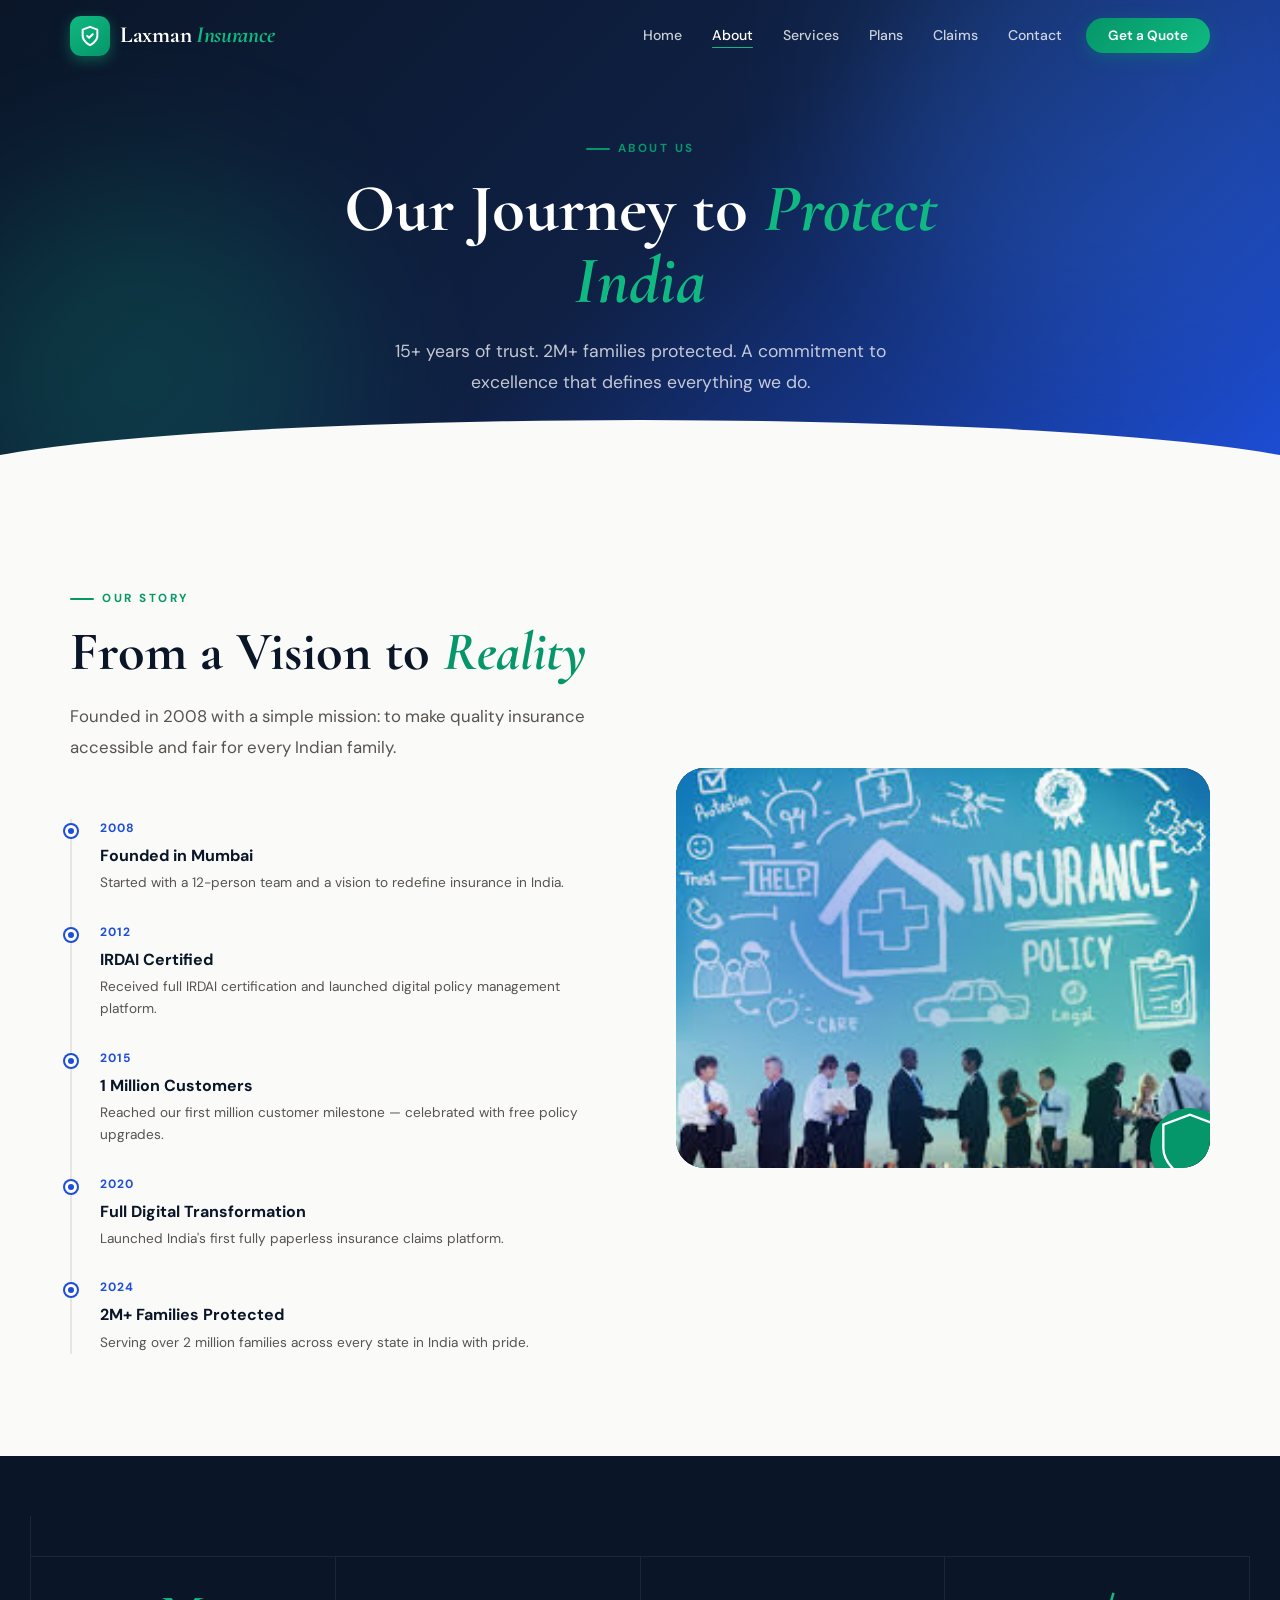
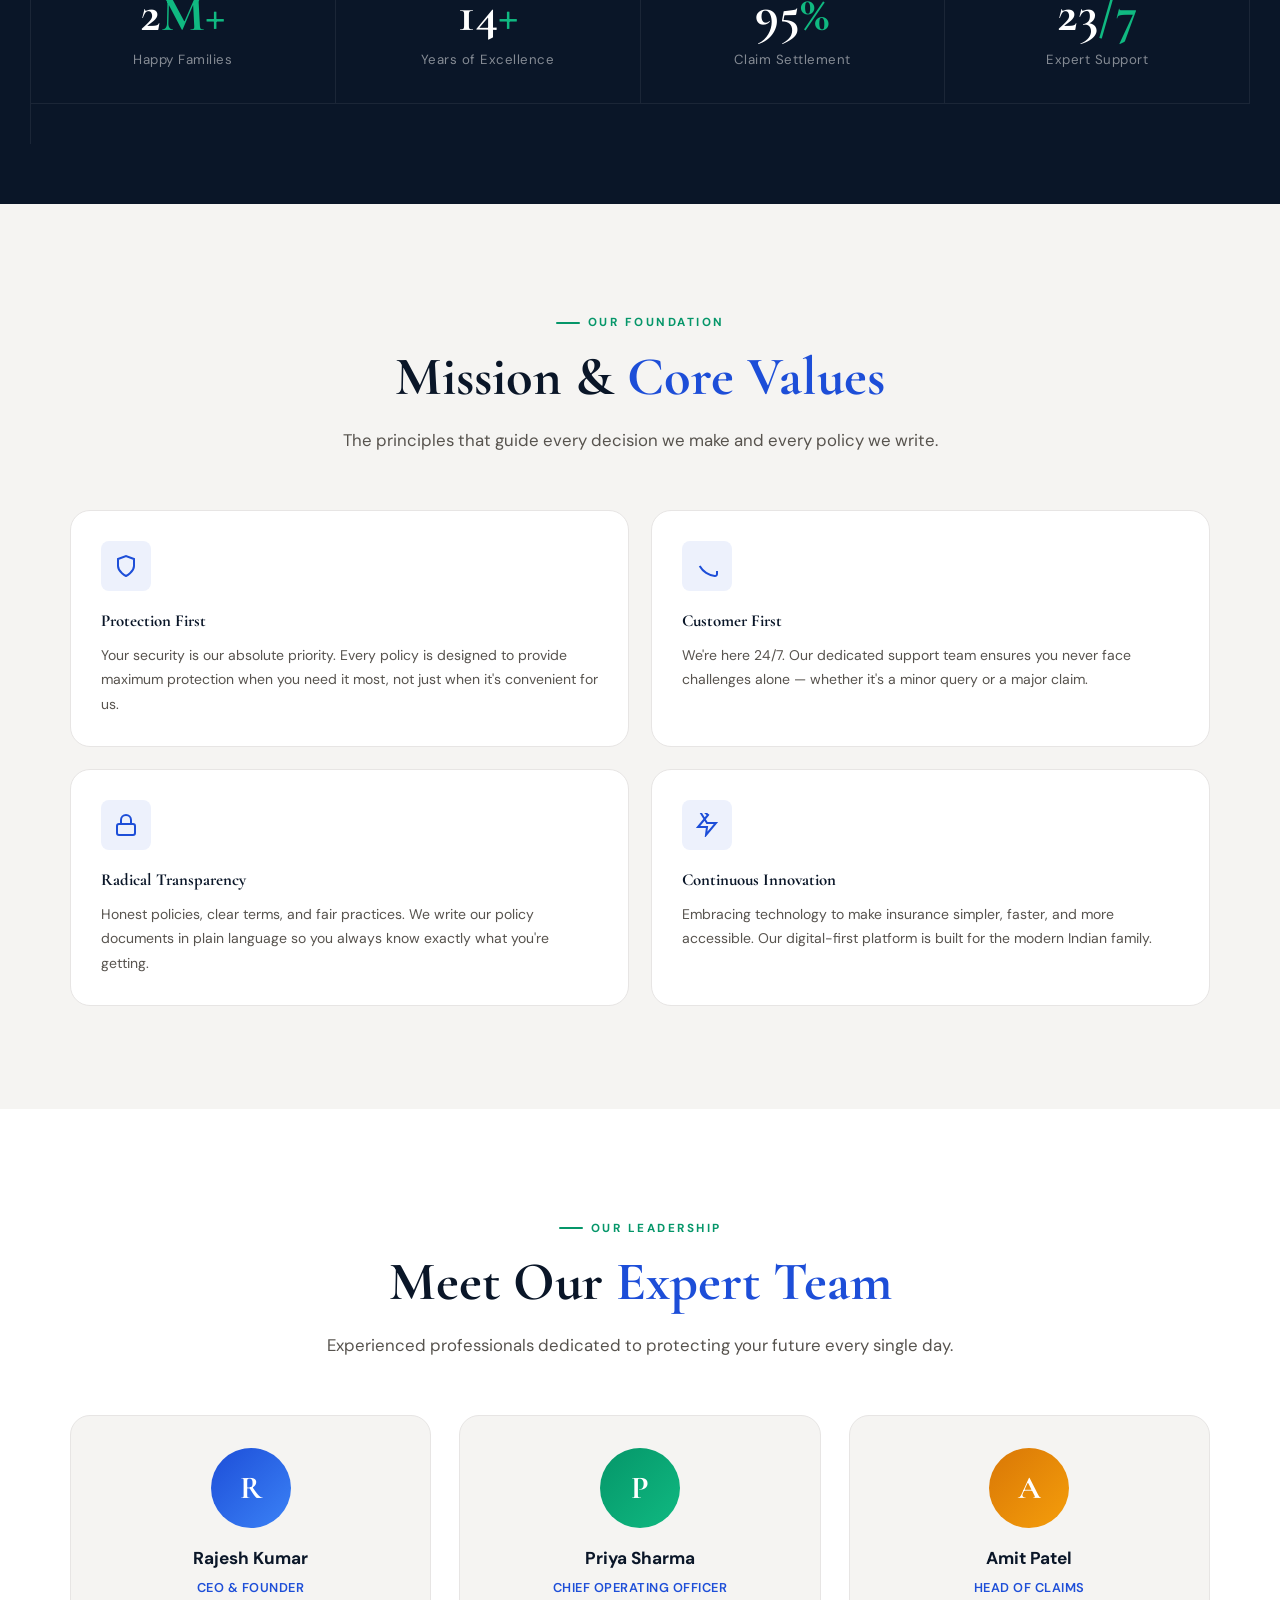
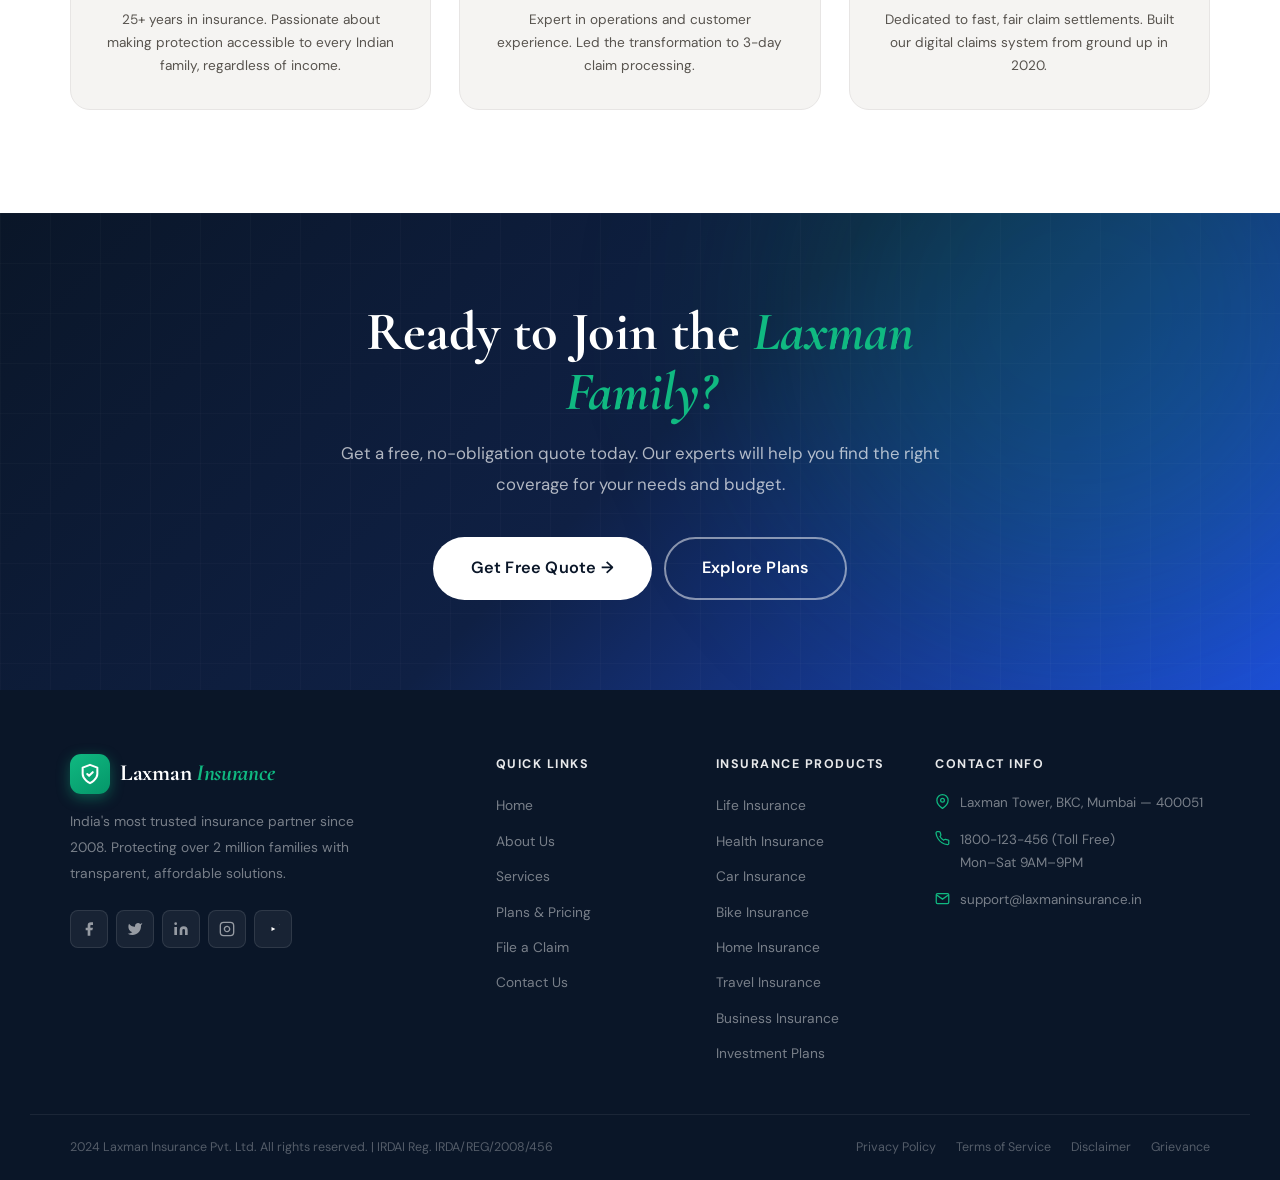
==== commit 63d471ec: "fixed about and contact page isue" ====
--- a/about.html
+++ b/about.html
@@ -1,17 +1,24 @@
 <!DOCTYPE html>
 <html lang="en">
 <head>
-  <meta charset="UTF-8"/><meta name="viewport" content="width=device-width, initial-scale=1.0"/>
+  <meta charset="UTF-8"/>
+  <meta name="viewport" content="width=device-width, initial-scale=1.0"/>
   <title>About Laxman Insurance — Our Story & Mission</title>
   <link rel="preconnect" href="https://fonts.googleapis.com"/>
+  <link rel="preconnect" href="https://fonts.gstatic.com" crossorigin/>
   <link href="https://fonts.googleapis.com/css2?family=Cormorant+Garamond:ital,wght@0,500;0,600;0,700;1,400;1,600&family=DM+Sans:opsz,wght@9..40,300;9..40,400;9..40,500;9..40,600;9..40,700&display=swap" rel="stylesheet"/>
   <link rel="stylesheet" href="css/style.css"/>
 </head>
 <body>
-<nav class="navbar scrolled" id="navbar">
+<nav class="navbar" id="navbar">
   <div class="nav-container">
     <a href="index.html" class="nav-logo">
-      <span class="logo-shield"><svg viewBox="0 0 24 24" fill="none" stroke="#fff" stroke-width="2.2" stroke-linecap="round" stroke-linejoin="round"><path d="M12 22s8-4 8-10V5l-8-3-8 3v7c0 6 8 10 8 10z"/><polyline points="9 12 11 14 15 10"/></svg></span>
+      <span class="logo-shield">
+        <svg viewBox="0 0 24 24" fill="none" stroke="#fff" stroke-width="2.2" stroke-linecap="round" stroke-linejoin="round">
+          <path d="M12 22s8-4 8-10V5l-8-3-8 3v7c0 6 8 10 8 10z"/>
+          <polyline points="9 12 11 14 15 10"/>
+        </svg>
+      </span>
       <span class="logo-name">Laxman<span> Insurance</span></span>
     </a>
     <ul class="nav-links" id="navLinks">
@@ -23,12 +30,17 @@
       <li><a href="contact.html" class="nav-link">Contact</a></li>
       <li><a href="contact.html" class="nav-cta">Get a Quote</a></li>
     </ul>
-    <button class="hamburger" id="hamburger"><span></span><span></span><span></span></button>
+    <button class="hamburger" id="hamburger" aria-label="Toggle menu">
+      <span></span><span></span><span></span>
+    </button>
   </div>
 </nav>
 
 <section class="page-hero">
-  <div class="page-hero-bg"><div class="mesh-blob mesh-blob-1"></div><div class="mesh-blob mesh-blob-2"></div></div>
+  <div class="page-hero-bg">
+    <div class="mesh-blob mesh-blob-1"></div>
+    <div class="mesh-blob mesh-blob-2"></div>
+  </div>
   <div class="page-hero-content">
     <div class="section-label" data-reveal>About Us</div>
     <h1 class="page-title" data-reveal>Our Journey to <span class="accent">Protect India</span></h1>
@@ -45,16 +57,39 @@
         <h2 class="section-title" data-reveal-left>From a Vision to <span class="em">Reality</span></h2>
         <p class="section-sub" data-reveal-left>Founded in 2008 with a simple mission: to make quality insurance accessible and fair for every Indian family.</p>
         <div class="story-timeline" data-reveal-left>
-          <div class="st-item"><div class="st-year">2008</div><h4>Founded in Mumbai</h4><p>Started with a 12-person team and a vision to redefine insurance in India.</p></div>
-          <div class="st-item"><div class="st-year">2012</div><h4>IRDAI Certified</h4><p>Received full IRDAI certification and launched digital policy management platform.</p></div>
-          <div class="st-item"><div class="st-year">2015</div><h4>1 Million Customers</h4><p>Reached our first million customer milestone — celebrated with free policy upgrades.</p></div>
-          <div class="st-item"><div class="st-year">2020</div><h4>Full Digital Transformation</h4><p>Launched India's first fully paperless insurance claims platform.</p></div>
-          <div class="st-item"><div class="st-year">2024</div><h4>2M+ Families Protected</h4><p>Serving over 2 million families across every state in India with pride.</p></div>
+          <div class="st-item">
+            <div class="st-year">2008</div>
+            <h4>Founded in Mumbai</h4>
+            <p>Started with a 12-person team and a vision to redefine insurance in India.</p>
+          </div>
+          <div class="st-item">
+            <div class="st-year">2012</div>
+            <h4>IRDAI Certified</h4>
+            <p>Received full IRDAI certification and launched digital policy management platform.</p>
+          </div>
+          <div class="st-item">
+            <div class="st-year">2015</div>
+            <h4>1 Million Customers</h4>
+            <p>Reached our first million customer milestone — celebrated with free policy upgrades.</p>
+          </div>
+          <div class="st-item">
+            <div class="st-year">2020</div>
+            <h4>Full Digital Transformation</h4>
+            <p>Launched India's first fully paperless insurance claims platform.</p>
+          </div>
+          <div class="st-item">
+            <div class="st-year">2024</div>
+            <h4>2M+ Families Protected</h4>
+            <p>Serving over 2 million families across every state in India with pride.</p>
+          </div>
         </div>
       </div>
       <div class="story-img" data-reveal-right>
+        <img src="Images/Insurance 4.jpg" alt="Laxman Insurance Office" class="about-image" onerror="this.onerror=null; this.src='https://picsum.photos/seed/laxman-office/600/400';"/>
         <div class="story-img-icon">
-          <svg width="100" height="100" viewBox="0 0 24 24" fill="none" stroke="currentColor" stroke-width=".7"><path d="M12 22s8-4 8-10V5l-8-3-8 3v7c0 6 8 10 8 10z"/></svg>
+          <svg width="100" height="100" viewBox="0 0 24 24" fill="none" stroke="currentColor" stroke-width=".7">
+            <path d="M12 22s8-4 8-10V5l-8-3-8 3v7c0 6 8 10 8 10z"/>
+          </svg>
         </div>
       </div>
     </div>
@@ -64,10 +99,22 @@
 <!-- STATS BAND -->
 <div class="stats-band">
   <div class="stats-band-inner">
-    <div class="stat-cell" data-reveal><div class="stat-num"><span data-count="2">0</span><span class="stat-suffix">M+</span></div><div class="stat-lbl">Happy Families</div></div>
-    <div class="stat-cell" data-reveal><div class="stat-num"><span data-count="15">0</span><span class="stat-suffix">+</span></div><div class="stat-lbl">Years of Excellence</div></div>
-    <div class="stat-cell" data-reveal><div class="stat-num"><span data-count="99">0</span><span class="stat-suffix">%</span></div><div class="stat-lbl">Claim Settlement</div></div>
-    <div class="stat-cell" data-reveal><div class="stat-num"><span data-count="24">0</span><span class="stat-suffix">/7</span></div><div class="stat-lbl">Expert Support</div></div>
+    <div class="stat-cell" data-reveal>
+      <div class="stat-num"><span data-count="2">0</span><span class="stat-suffix">M+</span></div>
+      <div class="stat-lbl">Happy Families</div>
+    </div>
+    <div class="stat-cell" data-reveal>
+      <div class="stat-num"><span data-count="15">0</span><span class="stat-suffix">+</span></div>
+      <div class="stat-lbl">Years of Excellence</div>
+    </div>
+    <div class="stat-cell" data-reveal>
+      <div class="stat-num"><span data-count="99">0</span><span class="stat-suffix">%</span></div>
+      <div class="stat-lbl">Claim Settlement</div>
+    </div>
+    <div class="stat-cell" data-reveal>
+      <div class="stat-num"><span data-count="24">0</span><span class="stat-suffix">/7</span></div>
+      <div class="stat-lbl">Expert Support</div>
+    </div>
   </div>
 </div>
 
@@ -81,22 +128,39 @@
     </div>
     <div class="values-grid">
       <div class="value-card" data-reveal>
-        <div class="val-icon"><svg width="24" height="24" viewBox="0 0 24 24" fill="none" stroke="currentColor" stroke-width="2"><path d="M12 22s8-4 8-10V5l-8-3-8 3v7c0 6 8 10 8 10z"/></svg></div>
+        <div class="val-icon">
+          <svg width="24" height="24" viewBox="0 0 24 24" fill="none" stroke="currentColor" stroke-width="2">
+            <path d="M12 22s8-4 8-10V5l-8-3-8 3v7c0 6 8 10 8 10z"/>
+          </svg>
+        </div>
         <h3>Protection First</h3>
         <p>Your security is our absolute priority. Every policy is designed to provide maximum protection when you need it most, not just when it's convenient for us.</p>
       </div>
       <div class="value-card" data-reveal>
-        <div class="val-icon"><svg width="24" height="24" viewBox="0 0 24 24" fill="none" stroke="currentColor" stroke-width="2"><path d="M22 16.92v3a2 2 0 0 1-2.18 2 19.79 19.79 0 0 1-8.63-3.07A19.5 19.5 0 0 1 4.69 12"/></svg></div>
+        <div class="val-icon">
+          <svg width="24" height="24" viewBox="0 0 24 24" fill="none" stroke="currentColor" stroke-width="2">
+            <path d="M22 16.92v3a2 2 0 0 1-2.18 2 19.79 19.79 0 0 1-8.63-3.07A19.5 19.5 0 0 1 4.69 12"/>
+          </svg>
+        </div>
         <h3>Customer First</h3>
         <p>We're here 24/7. Our dedicated support team ensures you never face challenges alone — whether it's a minor query or a major claim.</p>
       </div>
       <div class="value-card" data-reveal>
-        <div class="val-icon"><svg width="24" height="24" viewBox="0 0 24 24" fill="none" stroke="currentColor" stroke-width="2"><rect x="3" y="11" width="18" height="11" rx="2"/><path d="M7 11V7a5 5 0 0 1 10 0v4"/></svg></div>
+        <div class="val-icon">
+          <svg width="24" height="24" viewBox="0 0 24 24" fill="none" stroke="currentColor" stroke-width="2">
+            <rect x="3" y="11" width="18" height="11" rx="2"/>
+            <path d="M7 11V7a5 5 0 0 1 10 0v4"/>
+          </svg>
+        </div>
         <h3>Radical Transparency</h3>
         <p>Honest policies, clear terms, and fair practices. We write our policy documents in plain language so you always know exactly what you're getting.</p>
       </div>
       <div class="value-card" data-reveal>
-        <div class="val-icon"><svg width="24" height="24" viewBox="0 0 24 24" fill="none" stroke="currentColor" stroke-width="2"><path d="M13 2L3 14h9l-1 8 10-12h-9l1-8z"/></svg></div>
+        <div class="val-icon">
+          <svg width="24" height="24" viewBox="0 0 24 24" fill="none" stroke="currentColor" stroke-width="2">
+            <path d="M13 2L3 14h9l-1 8 10-12h-9L1-8z"/>
+          </svg>
+        </div>
         <h3>Continuous Innovation</h3>
         <p>Embracing technology to make insurance simpler, faster, and more accessible. Our digital-first platform is built for the modern Indian family.</p>
       </div>
@@ -129,7 +193,7 @@
         <div class="team-avatar" style="background:linear-gradient(135deg,#d97706,#f59e0b)">A</div>
         <h4>Amit Patel</h4>
         <div class="team-role">Head of Claims</div>
-        <p class="team-bio">Dedicated to fast, fair claim settlements. Built the digital claims system from ground up in 2020.</p>
+        <p class="team-bio">Dedicated to fast, fair claim settlements. Built our digital claims system from ground up in 2020.</p>
       </div>
     </div>
   </div>
@@ -151,21 +215,113 @@
 <footer class="footer">
   <div class="footer-top">
     <div class="footer-brand">
-      <a href="index.html" class="nav-logo" style="margin-bottom:14px;display:inline-flex"><span class="logo-shield"><svg viewBox="0 0 24 24" fill="none" stroke="#fff" stroke-width="2.2" stroke-linecap="round" stroke-linejoin="round"><path d="M12 22s8-4 8-10V5l-8-3-8 3v7c0 6 8 10 8 10z"/><polyline points="9 12 11 14 15 10"/></svg></span><span class="logo-name">Laxman<span> Insurance</span></span></a>
+      <a href="index.html" class="nav-logo" style="margin-bottom:14px;display:inline-flex">
+        <span class="logo-shield">
+          <svg viewBox="0 0 24 24" fill="none" stroke="#fff" stroke-width="2.2" stroke-linecap="round" stroke-linejoin="round">
+            <path d="M12 22s8-4 8-10V5l-8-3-8 3v7c0 6 8 10 8 10z"/>
+            <polyline points="9 12 11 14 15 10"/>
+          </svg>
+        </span>
+        <span class="logo-name">Laxman<span> Insurance</span></span>
+      </a>
       <p class="footer-desc">India's most trusted insurance partner since 2008. Protecting over 2 million families with transparent, affordable solutions.</p>
       <div class="footer-socials">
-        <a href="#" class="social-btn"><svg width="15" height="15" viewBox="0 0 24 24" fill="currentColor"><path d="M18 2h-3a5 5 0 0 0-5 5v3H7v4h3v8h4v-8h3l1-4h-4V7a1 1 0 0 1 1-1h3z"/></svg></a>
-        <a href="#" class="social-btn"><svg width="15" height="15" viewBox="0 0 24 24" fill="currentColor"><path d="M23 3a10.9 10.9 0 0 1-3.14 1.53 4.48 4.48 0 0 0-7.86 3v1A10.66 10.66 0 0 1 3 4s-4 9 5 13a11.64 11.64 0 0 1-7 2c9 5 20 0 20-11.5a4.5 4.5 0 0 0-.08-.83A7.72 7.72 0 0 0 23 3z"/></svg></a>
-        <a href="#" class="social-btn"><svg width="15" height="15" viewBox="0 0 24 24" fill="currentColor"><path d="M16 8a6 6 0 0 1 6 6v7h-4v-7a2 2 0 0 0-4 0v7h-4v-7a6 6 0 0 1 6-6zM2 9h4v12H2z"/><circle cx="4" cy="4" r="2"/></svg></a>
-      </div>
-    </div>
-    <div class="footer-col"><h5>Quick Links</h5><ul><li><a href="index.html">Home</a></li><li><a href="about.html">About</a></li><li><a href="services.html">Services</a></li><li><a href="plans.html">Plans</a></li><li><a href="claims.html">Claims</a></li><li><a href="contact.html">Contact</a></li></ul></div>
-    <div class="footer-col"><h5>Services</h5><ul><li><a href="services.html">Life Insurance</a></li><li><a href="services.html">Health Insurance</a></li><li><a href="services.html">Car Insurance</a></li><li><a href="services.html">Home Insurance</a></li><li><a href="services.html">Travel Insurance</a></li><li><a href="services.html">Business Insurance</a></li></ul></div>
-    <div class="footer-col"><h5>Contact Info</h5><div class="footer-contact-li"><svg width="14" height="14" viewBox="0 0 24 24" fill="none" stroke="currentColor" stroke-width="2"><path d="M21 10c0 7-9 13-9 13s-9-6-9-13a9 9 0 0 1 18 0z"/><circle cx="12" cy="10" r="3"/></svg><p>Laxman Tower, BKC, Mumbai 400051</p></div><div class="footer-contact-li"><svg width="14" height="14" viewBox="0 0 24 24" fill="none" stroke="currentColor" stroke-width="2"><path d="M22 16.92v3a2 2 0 0 1-2.18 2 19.79 19.79 0 0 1-8.63-3.07A19.5 19.5 0 0 1 4.69 12a19.79 19.79 0 0 1-3.07-8.67A2 2 0 0 1 3.6 1.18h3a2 2 0 0 1 2 1.72c.127.96.361 1.903.7 2.81a2 2 0 0 1-.45 2.11L7.91 8.79a16 16 0 0 0 6 6l.91-.91a2 2 0 0 1 2.11-.45c.907.339 1.85.573 2.81.7A2 2 0 0 1 22 16.92z"/></svg><p>1800-123-456 (Toll Free)</p></div><div class="footer-contact-li"><svg width="14" height="14" viewBox="0 0 24 24" fill="none" stroke="currentColor" stroke-width="2"><path d="M4 4h16c1.1 0 2 .9 2 2v12c0 1.1-.9 2-2 2H4c-1.1 0-2-.9-2-2V6c0-1.1.9-2 2-2z"/><polyline points="22,6 12,13 2,6"/></svg><p>support@laxmaninsurance.in</p></div></div>
-  </div>
-  <div class="footer-bottom"><p class="footer-copy">2024 Laxman Insurance Pvt. Ltd. All rights reserved. | IRDAI Reg. IRDA/REG/2008/456</p><div class="footer-links"><a href="#">Privacy Policy</a><a href="#">Terms</a><a href="#">Disclaimer</a></div></div>
+        <a href="#" class="social-btn" aria-label="Facebook">
+          <svg width="16" height="16" viewBox="0 0 24 24" fill="currentColor">
+            <path d="M18 2h-3a5 5 0 0 0-5 5v3H7v4h3v8h4v-8h3l1-4h-4V7a1 1 0 0 1 1-1h3z"/>
+          </svg>
+        </a>
+        <a href="#" class="social-btn" aria-label="Twitter">
+          <svg width="16" height="16" viewBox="0 0 24 24" fill="currentColor">
+            <path d="M23 3a10.9 10.9 0 0 1-3.14 1.53 4.48 4.48 0 0 0-7.86 3v1A10.66 10.66 0 0 1 3 4s-4 9 5 13a11.64 11.64 0 0 1-7 2c9 5 20 0 20-11.5a4.5 4.5 0 0 0-.08-.83A7.72 7.72 0 0 0 23 3z"/>
+          </svg>
+        </a>
+        <a href="#" class="social-btn" aria-label="LinkedIn">
+          <svg width="16" height="16" viewBox="0 0 24 24" fill="currentColor">
+            <path d="M16 8a6 6 0 0 1 6 6v7h-4v-7a2 2 0 0 0-4 0v7h-4v-7a6 6 0 0 1 6-6zM2 9h4v12H2z"/>
+            <circle cx="4" cy="4" r="2"/>
+          </svg>
+        </a>
+        <a href="#" class="social-btn" aria-label="Instagram">
+          <svg width="16" height="16" viewBox="0 0 24 24" fill="none" stroke="currentColor" stroke-width="2">
+            <rect x="2" y="2" width="20" height="20" rx="5"/>
+            <path d="M16 11.37A4 4 0 1 1 12.63 8 4 4 0 0 1 16 11.37z"/>
+            <line x1="17.5" y1="6.5" x2="17.51" y2="6.5"/>
+          </svg>
+        </a>
+        <a href="#" class="social-btn" aria-label="YouTube">
+          <svg width="16" height="16" viewBox="0 0 24 24" fill="currentColor">
+            <path d="M22.54 6.42a2.78 2.78 0 0 0-1.95-1.96C18.88 4 12 4s-6.88 0-8.59.46a2.78 2.78 0 0 0-1.95 1.96A29 29 0 0 0 1 .46 5.58A2.78 2.78 0 0 0 3.41 19.6C5.12 20 12 20s6.88 0 8.59-.46a2.78 2.78 0 0 0 1.96-1.95A29 29 0 0 0 23 12a29 29 0 0 0-.46-5.58z"/>
+            <polygon points="9.75 15.02 15.5 12 9.75 8.98 9.75 15.02" fill="white"/>
+          </svg>
+        </a>
+      </div>
+    </div>
+    <div class="footer-col">
+      <h5>Quick Links</h5>
+      <ul>
+        <li><a href="index.html">Home</a></li>
+        <li><a href="about.html">About Us</a></li>
+        <li><a href="services.html">Services</a></li>
+        <li><a href="plans.html">Plans & Pricing</a></li>
+        <li><a href="claims.html">File a Claim</a></li>
+        <li><a href="contact.html">Contact Us</a></li>
+      </ul>
+    </div>
+    <div class="footer-col">
+      <h5>Insurance Products</h5>
+      <ul>
+        <li><a href="services.html">Life Insurance</a></li>
+        <li><a href="services.html">Health Insurance</a></li>
+        <li><a href="services.html">Car Insurance</a></li>
+        <li><a href="services.html">Bike Insurance</a></li>
+        <li><a href="services.html">Home Insurance</a></li>
+        <li><a href="services.html">Travel Insurance</a></li>
+        <li><a href="services.html">Business Insurance</a></li>
+        <li><a href="services.html">Investment Plans</a></li>
+      </ul>
+    </div>
+    <div class="footer-col">
+      <h5>Contact Info</h5>
+      <div class="footer-contact-li">
+        <svg width="15" height="15" viewBox="0 0 24 24" fill="none" stroke="currentColor" stroke-width="2">
+          <path d="M21 10c0 7-9 13-9 13s-9-6-9-13a9 9 0 0 1 18 0z"/>
+          <circle cx="12" cy="10" r="3"/>
+        </svg>
+        <p>Laxman Tower, BKC, Mumbai — 400051</p>
+      </div>
+      <div class="footer-contact-li">
+        <svg width="15" height="15" viewBox="0 0 24 24" fill="none" stroke="currentColor" stroke-width="2">
+          <path d="M22 16.92v3a2 2 0 0 1-2.18 2 19.79 19.79 0 0 1-8.63-3.07A19.5 19.5 0 0 1 4.69 12a19.79 19.79 0 0 1-3.07-8.67A2 2 0 0 1 3.6 1.18h3a2 2 0 0 1 2 1.72c.127.96.361 1.903.7 2.81a2 2 0 0 1-.45 2.11L7.91 8.79a16 16 0 0 0 6 6l.91-.91a2 2 0 0 1 2.11-.45c.907.339 1.85.573 2.81.7A2 2 0 0 1 22 16.92z"/>
+        </svg>
+        <p>1800-123-456 (Toll Free)<br/>Mon–Sat 9AM–9PM</p>
+      </div>
+      <div class="footer-contact-li">
+        <svg width="15" height="15" viewBox="0 0 24 24" fill="none" stroke="currentColor" stroke-width="2">
+          <path d="M4 4h16c1.1 0 2 .9 2 2v12c0 1.1-.9 2-2 2H4c-1.1 0-2-.9-2-2V6c0-1.1.9-2 2-2z"/>
+          <polyline points="22,6 12,13 2,6"/>
+        </svg>
+        <p>support@laxmaninsurance.in</p>
+      </div>
+    </div>
+  </div>
+  <div class="footer-bottom">
+    <p class="footer-copy">2024 Laxman Insurance Pvt. Ltd. All rights reserved. | IRDAI Reg. IRDA/REG/2008/456</p>
+    <div class="footer-links">
+      <a href="#">Privacy Policy</a>
+      <a href="#">Terms of Service</a>
+      <a href="#">Disclaimer</a>
+      <a href="#">Grievance</a>
+    </div>
+  </div>
 </footer>
-<button class="scroll-top" id="scrollTop" aria-label="Back to top"><svg width="18" height="18" viewBox="0 0 24 24" fill="none" stroke="currentColor" stroke-width="2.5"><path d="M18 15l-6-6-6 6"/></svg></button>
+
+<button class="scroll-top" id="scrollTop" aria-label="Back to top">
+  <svg width="18" height="18" viewBox="0 0 24 24" fill="none" stroke="currentColor" stroke-width="2.5">
+    <path d="M18 15l-6-6-6 6"/>
+  </svg>
+</button>
+
 <script src="js/main.js"></script>
 </body>
 </html>
--- a/css/style.css
+++ b/css/style.css
@@ -346,16 +346,25 @@
 
 /* ── STATS BAND ── */
 .stats-band{
-  background:var(--ink);padding:0;
+  background:var(--ink);
+  padding:clamp(40px,6vw,60px) 0;
   position:relative;
 }
 .stats-band-inner{
-  max-width:var(--max-w);margin:0 auto;
-  display:grid;grid-template-columns:repeat(4,1fr);
+  max-width:var(--max-w);
+  margin:0 auto;
+  display:grid;
+  grid-template-columns:repeat(4,1fr);
   border-left:1px solid rgba(255,255,255,.07);
+  padding:clamp(24px,4vw,40px) 0;
 }
 .stat-cell{
-  padding:40px 32px;text-align:center;
+  border-bottom:1px solid rgba(255,255,255,.07);
+  padding:clamp(20px,3vw,32px) 0;
+  text-align:center;
+}
+.stat-cell{
+  padding:clamp(20px,3vw,32px) 32px;text-align:center;
   border-right:1px solid rgba(255,255,255,.07);
   border-top:1px solid rgba(255,255,255,.07);
   border-bottom:1px solid rgba(255,255,255,.07);
@@ -626,7 +635,7 @@
 .cta-actions{display:flex;gap:12px;justify-content:center;flex-wrap:wrap}
 
 /* ── CONTACT ── */
-.contact{background:var(--cream)}
+.contact{background:var(--cream);padding:clamp(40px,6vw,80px) 0}
 .contact-grid{display:grid;grid-template-columns:1.1fr 1fr;gap:52px;margin-bottom:64px}
 .contact-form-wrap{
   background:#fff;border-radius:var(--r-xl);padding:44px;
@@ -692,7 +701,7 @@
 .faq-a p{padding:0 24px 20px;font-size:.9rem;color:var(--text-dim);line-height:1.85}
 
 /* ── ABOUT PAGE ── */
-.story-section{background:#fff}
+.story-section{background:var(--cream)}
 .story-grid{display:grid;grid-template-columns:1fr 1fr;gap:72px;align-items:center}
 .story-timeline{display:flex;flex-direction:column;gap:0;margin-top:32px;border-left:2px solid var(--border);padding-left:28px}
 .st-item{position:relative;padding-bottom:28px}
@@ -948,3 +957,600 @@
   .values-grid{grid-template-columns:1fr}
   .team-grid{grid-template-columns:1fr}
 }
+
+/* ── INSURANCE CALCULATOR ── */
+.calc-container{
+  background:var(--white);border-radius:var(--r-xl);box-shadow:var(--sh-lg);
+  padding:40px;max-width:900px;margin:0 auto;
+}
+.calc-tabs{
+  display:flex;gap:8px;margin-bottom:32px;border-bottom:2px solid var(--border);
+}
+.calc-tab{
+  padding:12px 24px;background:none;border:none;color:var(--text-dim);
+  font-weight:600;font-size:.95rem;cursor:pointer;position:relative;
+  transition:all var(--t-mid);
+}
+.calc-tab.active{
+  color:var(--emerald);background:linear-gradient(to bottom,transparent,rgba(5,150,105,.05));
+}
+.calc-tab.active::after{
+  content:'';position:absolute;bottom:-2px;left:0;right:0;height:3px;
+  background:var(--emerald);border-radius:2px 2px 0 0;
+}
+.calc-tab:hover{color:var(--emerald)}
+.calc-panel{display:none}
+.calc-panel.active{display:block}
+.calc-form{
+  display:grid;gap:24px;margin-bottom:32px;
+}
+.calc-row{
+  display:grid;grid-template-columns:1fr 1fr;gap:24px;
+}
+.calc-field{
+  display:flex;flex-direction:column;gap:8px;
+}
+.calc-field label{
+  font-weight:600;color:var(--text);font-size:.9rem;
+}
+.calc-field input,
+.calc-field select{
+  padding:14px 16px;border:2px solid var(--border);border-radius:var(--r-md);
+  font-size:1rem;transition:all var(--t-mid);
+}
+.calc-field input:focus,
+.calc-field select:focus{
+  outline:none;border-color:var(--emerald);box-shadow:0 0 0 3px rgba(5,150,105,.1);
+}
+.calc-btn{
+  justify-self:center;min-width:200px;padding:14px 28px;
+}
+.calc-result{
+  background:linear-gradient(135deg,var(--emerald),var(--emerald-lt));color:var(--white);
+  padding:32px;border-radius:var(--r-lg);text-align:center;
+}
+.result-header h4{
+  font-size:1.1rem;font-weight:600;margin-bottom:8px;opacity:.9;
+}
+.result-amount{
+  font-size:2.8rem;font-weight:700;margin-bottom:24px;
+  font-family:'Cormorant Garamond',serif;
+}
+.result-details{
+  display:grid;grid-template-columns:repeat(3,1fr);gap:20px;margin-bottom:28px;
+}
+.detail-item{
+  display:flex;flex-direction:column;gap:4px;
+  padding:16px;background:rgba(255,255,255,.1);border-radius:var(--r-md);
+}
+.detail-item span:first-child{
+  font-size:.85rem;opacity:.8;
+}
+.detail-item span:last-child{
+  font-weight:600;font-size:1.1rem;
+}
+.calc-result .btn{
+  background:var(--white);color:var(--emerald);
+}
+.calc-result .btn:hover{
+  transform:translateY(-2px);box-shadow:0 8px 24px rgba(0,0,0,.2);
+}
+
+/* ── FAQ SECTION ── */
+.faq-grid{
+  display:grid;gap:16px;max-width:800px;margin:0 auto;
+}
+.faq-item{
+  background:var(--white);border-radius:var(--r-lg);overflow:hidden;
+  box-shadow:var(--sh-sm);transition:all var(--t-mid);
+}
+.faq-item:hover{box-shadow:var(--sh-md)}
+.faq-question{
+  width:100%;padding:24px 28px;background:none;border:none;
+  display:flex;justify-content:space-between;align-items:center;
+  font-weight:600;color:var(--text);text-align:left;cursor:pointer;
+  transition:all var(--t-mid);
+}
+.faq-question:hover{background:var(--stone)}
+.faq-question svg{
+  transition:transform var(--t-mid);color:var(--emerald);
+}
+.faq-item.active .faq-question svg{transform:rotate(180deg)}
+.faq-answer{
+  max-height:0;overflow:hidden;transition:max-height var(--t-mid);
+}
+.faq-answer p{
+  padding:0 28px 24px;color:var(--text-dim);line-height:1.7;
+}
+.faq-item.active .faq-answer{max-height:500px}
+.faq-cta{
+  text-align:center;margin-top:48px;
+}
+.faq-cta p{
+  color:var(--text-dim);margin-bottom:16px;
+}
+
+/* ── RESOURCES SECTION ── */
+.resources-grid{
+  display:grid;grid-template-columns:repeat(auto-fit,minmax(320px,1fr));
+  gap:32px;margin-bottom:48px;
+}
+.resource-card{
+  background:var(--white);border-radius:var(--r-lg);overflow:hidden;
+  box-shadow:var(--sh-sm);transition:all var(--t-mid);
+}
+.resource-card:hover{
+  transform:translateY(-4px);box-shadow:var(--sh-lg);
+}
+.resource-image{
+  height:180px;background:var(--grad-royal);position:relative;
+  display:flex;align-items:center;justify-content:center;
+}
+.resource-category{
+  background:var(--white);color:var(--royal);padding:8px 16px;
+  border-radius:var(--r-full);font-weight:600;font-size:.85rem;
+}
+.resource-content{
+  padding:24px;
+}
+.resource-content h3{
+  margin-bottom:12px;
+}
+.resource-content h3 a{
+  color:var(--text);font-size:1.2rem;font-weight:600;
+  transition:color var(--t-mid);
+}
+.resource-content h3 a:hover{color:var(--emerald)}
+.resource-content p{
+  color:var(--text-dim);line-height:1.6;margin-bottom:16px;
+}
+.resource-meta{
+  display:flex;justify-content:space-between;align-items:center;
+  font-size:.85rem;color:var(--slate);
+}
+.resource-author{font-weight:600}
+.resources-cta{text-align:center}
+
+/* ── AWARDS SECTION ── */
+.awards-showcase{
+  display:grid;grid-template-columns:repeat(auto-fit,minmax(280px,1fr));
+  gap:32px;margin-bottom:56px;
+}
+.award-item{
+  background:var(--white);padding:32px 24px;border-radius:var(--r-lg);
+  text-align:center;box-shadow:var(--sh-sm);position:relative;
+  transition:all var(--t-mid);
+}
+.award-item:hover{
+  transform:translateY(-4px);box-shadow:var(--sh-lg);
+}
+.award-icon{
+  font-size:2.5rem;margin-bottom:16px;
+}
+.award-item h4{
+  font-size:1.1rem;font-weight:600;color:var(--text);margin-bottom:8px;
+}
+.award-item p{
+  color:var(--text-dim);font-size:.9rem;margin-bottom:12px;
+}
+.award-year{
+  position:absolute;top:16px;right:16px;
+  background:var(--emerald);color:var(--white);padding:4px 12px;
+  border-radius:var(--r-full);font-size:.75rem;font-weight:600;
+}
+.certifications{
+  background:var(--stone);padding:48px;border-radius:var(--r-xl);
+  text-align:center;
+}
+.certifications h3{
+  font-size:1.8rem;color:var(--text);margin-bottom:32px;
+}
+.cert-grid{
+  display:grid;grid-template-columns:repeat(auto-fit,minmax(200px,1fr));
+  gap:32px;
+}
+.cert-item{
+  background:var(--white);padding:24px;border-radius:var(--r-md);
+}
+.cert-logo{
+  font-weight:700;font-size:1.2rem;color:var(--emerald);
+  margin-bottom:8px;
+}
+.cert-item p{
+  font-size:.85rem;color:var(--text-dim);line-height:1.5;
+}
+
+/* ── ABOUT PAGE IMAGE FIXES ── */
+.about-image{
+  width:100%;
+  height:400px;
+  object-fit:cover;
+  border-radius:var(--r-lg);
+  box-shadow:var(--sh-lg);
+  transition:transform var(--t-mid);
+  display:block;
+}
+
+.about-image:hover{
+  transform:scale(1.02);
+}
+
+.story-img{
+  position:relative;
+  display:flex;
+  align-items:center;
+  justify-content:center;
+}
+
+.story-img-icon{
+  position:absolute;
+  bottom:-20px;
+  right:-20px;
+  width:80px;
+  height:80px;
+  background:var(--emerald);
+  border-radius:50%;
+  display:flex;
+  align-items:center;
+  justify-content:center;
+  color:var(--white);
+  box-shadow:var(--sh-md);
+  animation:iconFloat 3s ease-in-out infinite;
+  z-index:2;
+}
+
+@keyframes iconFloat{
+  0%,100%{transform:translateY(0)}
+  50%{transform:translateY(-10px)}
+}
+
+/* Ensure proper image loading */
+.story-img img{
+  max-width:100%;
+  height:auto;
+  border-radius:var(--r-lg);
+}
+
+/* Responsive about image */
+@media (max-width:768px){
+  .about-image{
+    height:300px;
+  }
+  
+  .story-img-icon{
+    width:60px;
+    height:60px;
+    bottom:-15px;
+    right:-15px;
+  }
+}
+
+@media (max-width:480px){
+  .about-image{
+    height:250px;
+  }
+  
+  .story-img-icon{
+    width:50px;
+    height:50px;
+    bottom:-10px;
+    right:-10px;
+  }
+}
+
+/* ── ENHANCED PLANS HEADING ── */
+.plans-header{
+  text-align:center;
+  margin-bottom:60px;
+  position:relative;
+}
+
+.plans-header .section-title{
+  display:inline-block;
+  position:relative;
+  margin-bottom:24px;
+}
+
+.heading-main{
+  display:block;
+  font-size:clamp(2.2rem,4.5vw,3.4rem);
+  font-weight:700;
+  color:var(--ink);
+  line-height:1.1;
+  margin-bottom:8px;
+}
+
+.heading-accent{
+  display:block;
+  font-size:clamp(2.8rem,5.5vw,4.2rem);
+  font-weight:700;
+  color:var(--emerald);
+  line-height:1.1;
+  position:relative;
+  text-shadow:0 2px 4px rgba(5,150,105,.15);
+  animation:accentGlow 3s ease-in-out infinite alternate;
+}
+
+@keyframes accentGlow{
+  0%{text-shadow:0 2px 4px rgba(5,150,105,.15)}
+  100%{text-shadow:0 2px 8px rgba(5,150,105,.25),0 0 20px rgba(5,150,105,.1)}
+}
+
+.heading-accent::after{
+  content:'';
+  position:absolute;
+  bottom:-8px;
+  left:50%;
+  transform:translateX(-50%);
+  width:80px;
+  height:4px;
+  background:linear-gradient(90deg,var(--emerald),var(--emerald-lt));
+  border-radius:2px;
+  animation:linePulse 2s ease-in-out infinite;
+}
+
+@keyframes linePulse{
+  0%,100%{opacity:1;transform:translateX(-50%) scaleX(1)}
+  50%{opacity:0.7;transform:translateX(-50%) scaleX(1.2)}
+}
+
+.plans-header .section-sub{
+  max-width:600px;
+  margin:0 auto;
+  font-size:1.1rem;
+  line-height:1.8;
+  color:var(--text-dim);
+  position:relative;
+  padding-top:20px;
+}
+
+.plans-header .section-sub::before{
+  content:'✨';
+  position:absolute;
+  top:-5px;
+  left:50%;
+  transform:translateX(-50%);
+  font-size:1.2rem;
+  animation:sparkle 2s ease-in-out infinite;
+}
+
+@keyframes sparkle{
+  0%,100%{opacity:0.3;transform:translateX(-50%) scale(0.8)}
+  50%{opacity:1;transform:translateX(-50%) scale(1.2)}
+}
+
+/* Responsive adjustments */
+@media (max-width:768px){
+  .plans-header{
+    margin-bottom:40px;
+  }
+  
+  .heading-main{
+    font-size:2rem;
+    margin-bottom:6px;
+  }
+  
+  .heading-accent{
+    font-size:2.5rem;
+  }
+  
+  .plans-header .section-sub{
+    font-size:1rem;
+    padding-top:15px;
+  }
+}
+
+@media (max-width:480px){
+  .heading-main{
+    font-size:1.8rem;
+  }
+  
+  .heading-accent{
+    font-size:2.2rem;
+  }
+  
+  .plans-header .section-sub{
+    font-size:0.95rem;
+    max-width:90%;
+  }
+}
+
+/* ── SECTION ALIGNMENT IMPROVEMENTS ── */
+.section-sub.text-center{
+  text-align:center !important;
+  max-width:680px !important;
+  margin-left:auto !important;
+  margin-right:auto !important;
+  line-height:1.7 !important;
+}
+
+.section-title.text-center{
+  text-align:center !important;
+  margin-bottom:20px !important;
+}
+
+/* Plans section specific alignment */
+.plans .section-sub.text-center{
+  max-width:600px !important;
+  font-size:1.05rem !important;
+  color:var(--text-dim) !important;
+  line-height:1.8 !important;
+}
+
+/* Claims section specific alignment */
+.claims-page .section-sub.text-center{
+  max-width:620px !important;
+  font-size:1.05rem !important;
+  color:var(--text-dim) !important;
+  line-height:1.8 !important;
+}
+
+/* Better heading spacing */
+.section-title.text-center{
+  margin-bottom:24px !important;
+}
+
+.section-title.text-center .accent,
+.section-title.text-center .em{
+  display:inline-block;
+  position:relative;
+}
+
+/* Responsive adjustments */
+@media (max-width:768px){
+  .section-sub.text-center{
+    max-width:90% !important;
+    font-size:1rem !important;
+    padding:0 10px !important;
+  }
+  
+  .section-title.text-center{
+    margin-bottom:20px !important;
+  }
+}
+
+@media (max-width:480px){
+  .section-sub.text-center{
+    max-width:95% !important;
+    font-size:0.95rem !important;
+  }
+}
+
+/* ── TESTIMONIALS (IMPROVED) ── */
+.testimonials-wrapper{
+  position:relative;margin:40px 0;
+}
+.testimonials-slider{
+  overflow:hidden;border-radius:var(--r-xl);
+}
+.testimonials-track{
+  display:flex;transition:transform var(--t-slow);
+}
+.testimonials-slide{
+  min-width:100%;display:grid;grid-template-columns:repeat(3,1fr);gap:24px;
+}
+.testi-card{
+  background:var(--white);padding:32px;border-radius:var(--r-lg);
+  box-shadow:var(--sh-sm);transition:all var(--t-mid);
+  display:flex;flex-direction:column;height:100%;
+}
+.testi-card:hover{
+  transform:translateY(-4px);box-shadow:var(--sh-lg);
+}
+.testi-quote-mark{
+  font-size:3rem;font-family:'Cormorant Garamond',serif;
+  color:var(--emerald);opacity:.3;line-height:1;margin-bottom:16px;
+}
+.testi-stars{
+  color:var(--amber);font-size:1.1rem;margin-bottom:16px;
+  letter-spacing:2px;
+}
+.testi-text{
+  color:var(--text-dim);line-height:1.7;font-size:.95rem;
+  margin-bottom:24px;flex-grow:1;
+}
+.testi-author{
+  display:flex;align-items:center;gap:16px;
+}
+.testi-avatar{
+  width:48px;height:48px;border-radius:50%;
+  display:flex;align-items:center;justify-content:center;
+  color:var(--white);font-weight:700;font-size:1.2rem;
+}
+.testi-name{
+  font-weight:600;color:var(--text);font-size:1rem;
+}
+.testi-role{
+  color:var(--text-dim);font-size:.85rem;margin-top:2px;
+}
+
+/* Testimonial Navigation */
+.testimonial-nav{
+  position:absolute;top:50%;transform:translateY(-50%);
+  width:48px;height:48px;background:var(--white);
+  border-radius:50%;box-shadow:var(--sh-md);
+  display:flex;align-items:center;justify-content:center;
+  color:var(--emerald);cursor:pointer;z-index:2;
+  transition:all var(--t-mid);
+}
+.testimonial-nav:hover{
+  background:var(--emerald);color:var(--white);
+  transform:translateY(-50%) scale(1.1);
+}
+.testimonial-prev{left:-24px}
+.testimonial-next{right:-24px}
+
+/* Testimonial Dots */
+.testimonial-dots{
+  display:flex;justify-content:center;gap:8px;margin-top:32px;
+}
+.testimonial-dot{
+  width:8px;height:8px;border-radius:50%;background:var(--border);
+  cursor:pointer;transition:all var(--t-mid);
+}
+.testimonial-dot.active{
+  width:32px;border-radius:4px;background:var(--emerald);
+}
+
+/* Testimonials Stats */
+.testimonials-stats{
+  display:grid;grid-template-columns:repeat(3,1fr);
+  gap:32px;margin-top:56px;text-align:center;
+}
+.stat-item{
+  padding:24px;background:var(--white);border-radius:var(--r-lg);
+  box-shadow:var(--sh-sm);
+}
+.stat-number{
+  font-size:2.2rem;font-weight:700;color:var(--emerald);
+  font-family:'Cormorant Garamond',serif;margin-bottom:8px;
+}
+.stat-label{
+  color:var(--text-dim);font-size:.9rem;
+}
+
+/* Responsive Testimonials */
+@media (max-width:1024px){
+  .testimonials-slide{grid-template-columns:1fr;gap:16px}
+  .testimonial-prev{left:-16px}
+  .testimonial-next{right:-16px}
+  .testimonial-nav{width:40px;height:40px}
+}
+@media (max-width:768px){
+  .testimonials-wrapper{margin:24px 0}
+  .testi-card{padding:24px}
+  .testimonial-prev{left:8px}
+  .testimonial-next{right:8px}
+  .testimonials-stats{grid-template-columns:1fr;gap:16px}
+}
+@media (max-width:480px){
+  .testi-card{padding:20px}
+  .testi-quote-mark{font-size:2.5rem}
+  .testi-text{font-size:.9rem}
+  .testimonial-nav{width:36px;height:36px}
+  .testimonial-nav svg{width:16px;height:16px}
+}
+@media (max-width:900px){
+  .calc-row{grid-template-columns:1fr}
+  .result-details{grid-template-columns:1fr;gap:12px}
+}
+@media (max-width:768px){
+  .calc-container{padding:24px}
+  .calc-tabs{flex-wrap:wrap}
+  .calc-tab{flex:1;min-width:120px;text-align:center;padding:10px 16px}
+  .result-amount{font-size:2.2rem}
+  .resources-grid{grid-template-columns:1fr}
+  .awards-showcase{grid-template-columns:1fr}
+  .cert-grid{grid-template-columns:1fr 1fr}
+}
+@media (max-width:480px){
+  .calc-container{padding:20px}
+  .calc-tabs{gap:4px}
+  .calc-tab{font-size:.85rem;padding:8px 12px}
+  .result-amount{font-size:1.8rem}
+  .faq-question{padding:20px;font-size:.95rem}
+  .faq-answer p{padding:0 20px 20px}
+  .resource-content{padding:20px}
+  .award-item{padding:24px 20px}
+  .certifications{padding:32px 20px}
+}
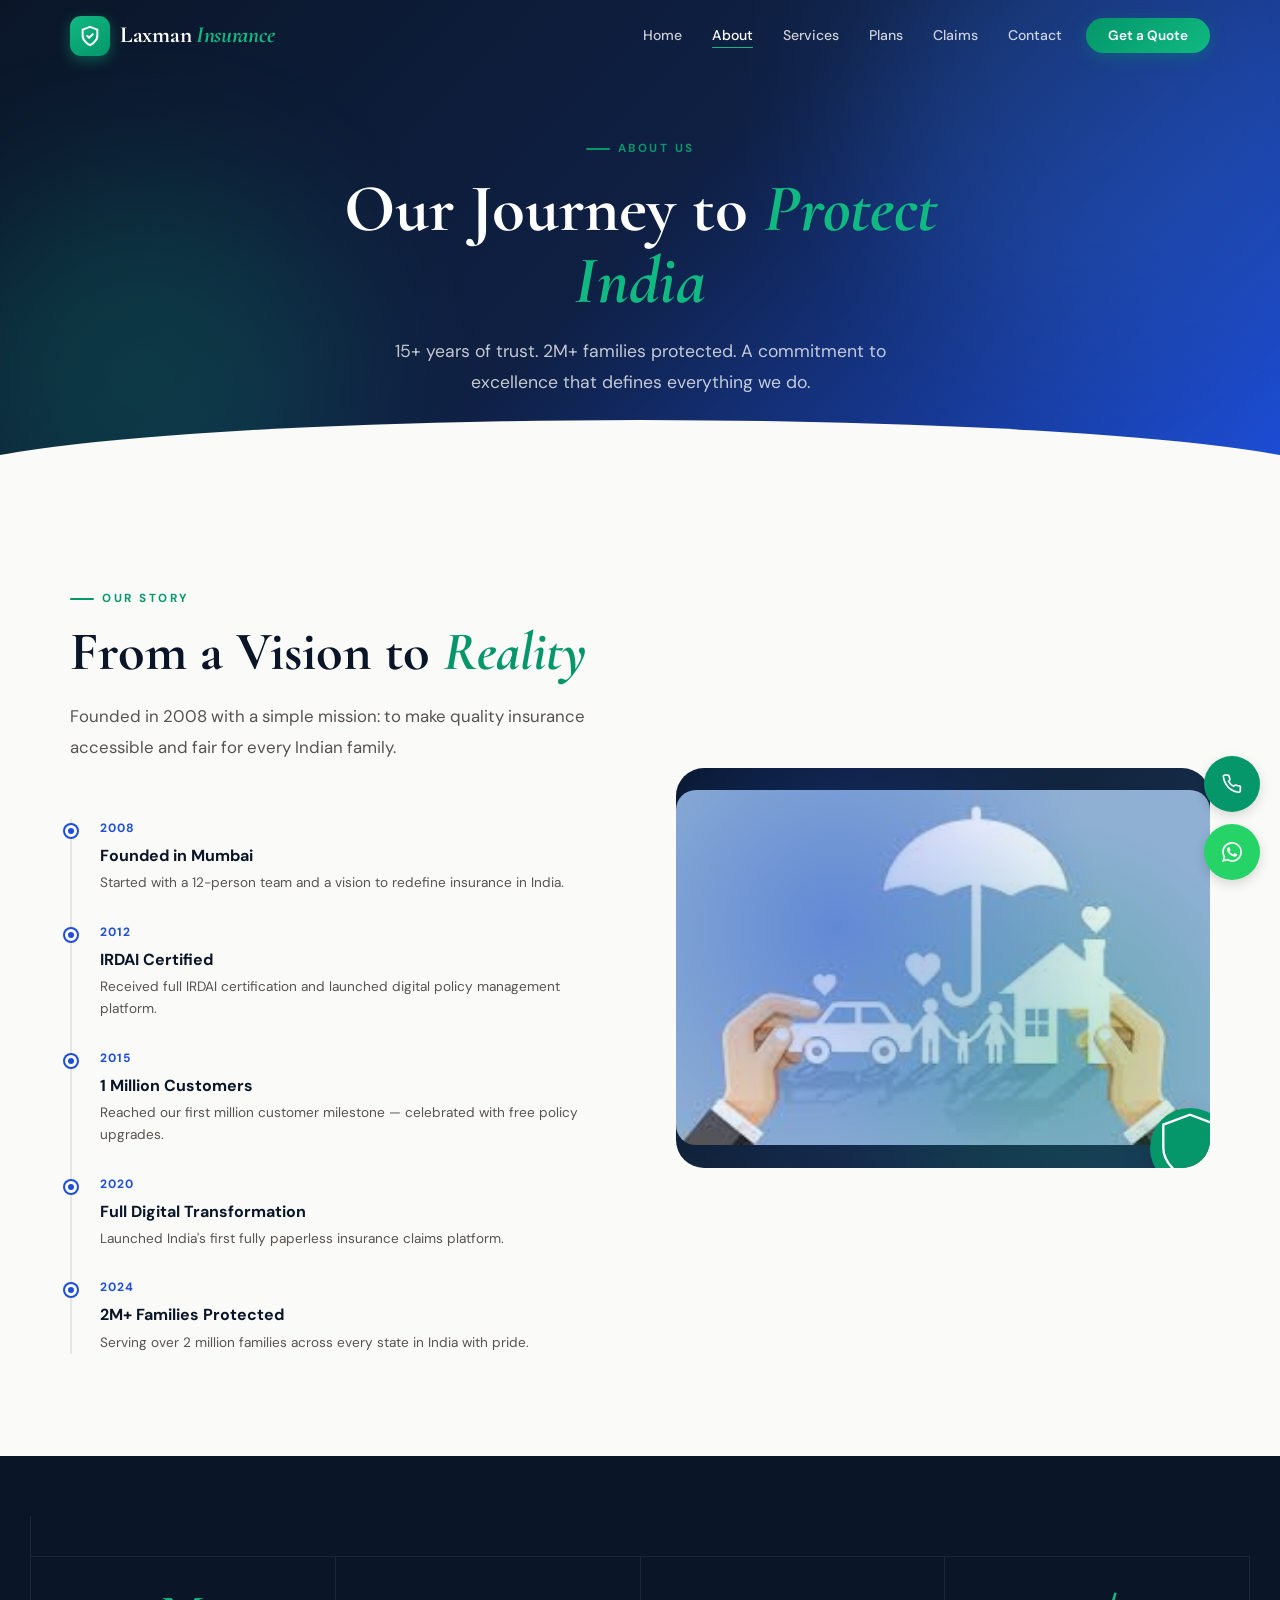
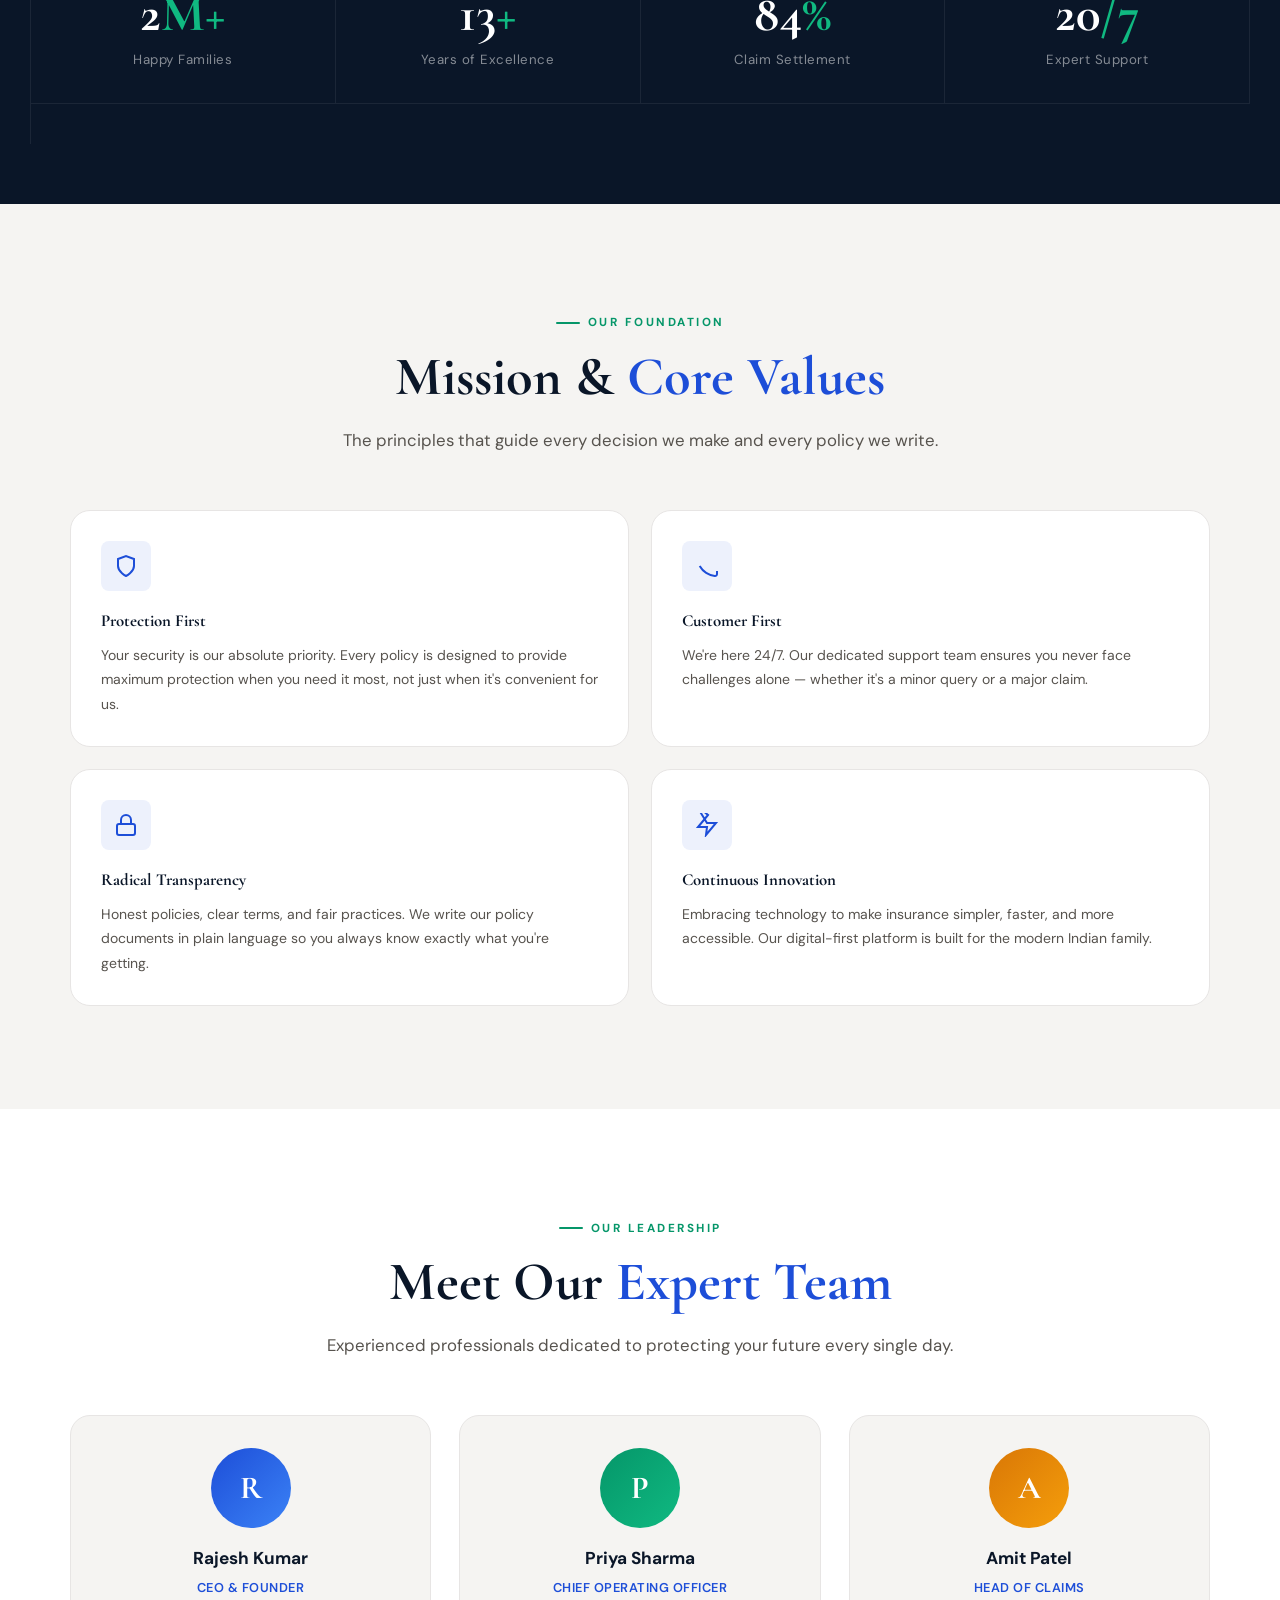
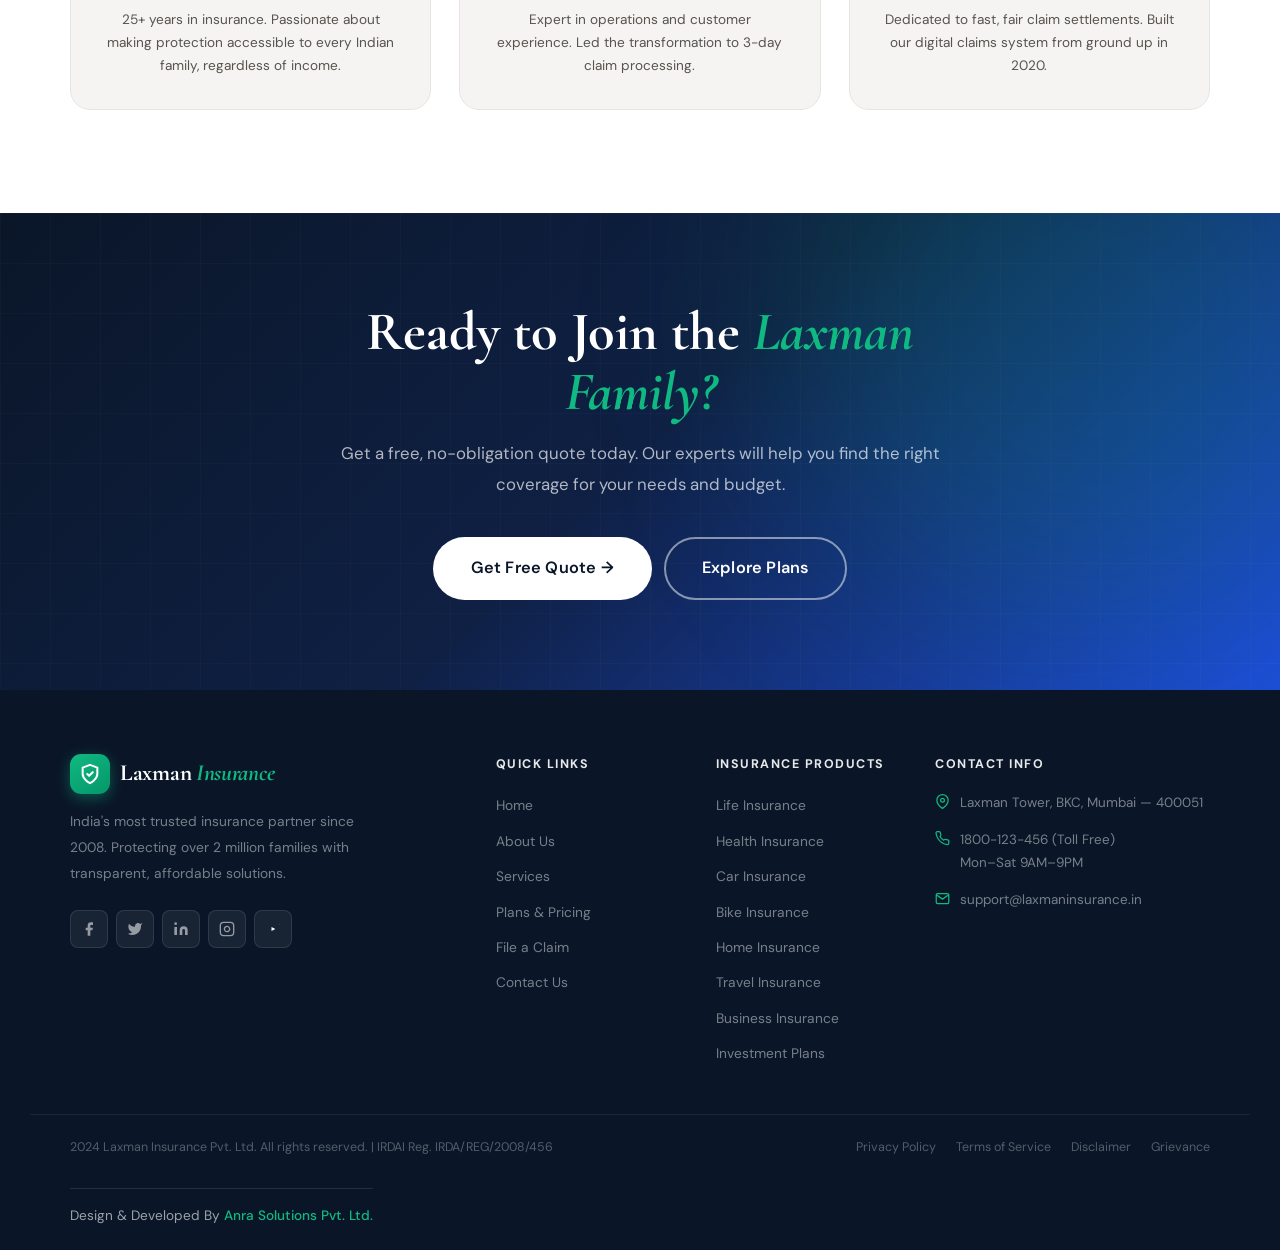
==== commit 4e757103: "add contact number" ====
--- a/about.html
+++ b/about.html
@@ -85,7 +85,7 @@
         </div>
       </div>
       <div class="story-img" data-reveal-right>
-        <img src="Images/Insurance 4.jpg" alt="Laxman Insurance Office" class="about-image" onerror="this.onerror=null; this.src='https://picsum.photos/seed/laxman-office/600/400';"/>
+        <img src="Images/Insurance 5.jpg" alt="Laxman Insurance Office" class="about-image" onerror="this.onerror=null; this.src='https://picsum.photos/seed/laxman-office/600/400';"/>
         <div class="story-img-icon">
           <svg width="100" height="100" viewBox="0 0 24 24" fill="none" stroke="currentColor" stroke-width=".7">
             <path d="M12 22s8-4 8-10V5l-8-3-8 3v7c0 6 8 10 8 10z"/>
@@ -313,6 +313,9 @@
       <a href="#">Disclaimer</a>
       <a href="#">Grievance</a>
     </div>
+    <div class="footer-developer">
+      <p>Design & Developed By <a href="https://anrasolutions.com/" target="_blank" rel="noopener noreferrer" class="developer-link">Anra Solutions Pvt. Ltd.</a></p>
+    </div>
   </div>
 </footer>
 
@@ -322,6 +325,20 @@
   </svg>
 </button>
 
+<!-- FLOATING CALL & WHATSAPP BUTTONS -->
+<div class="floating-buttons">
+  <a href="tel:+919468903432" class="floating-btn call-btn" aria-label="Call us">
+    <svg width="20" height="20" viewBox="0 0 24 24" fill="none" stroke="currentColor" stroke-width="2">
+      <path d="M22 16.92v3a2 2 0 0 1-2.18 2 19.79 19.79 0 0 1-8.63-3.07A19.5 19.5 0 0 1 4.69 12a19.79 19.79 0 0 1-3.07-8.67A2 2 0 0 1 3.6 1.18h3a2 2 0 0 1 2 1.72c.127.96.361 1.903.7 2.81a2 2 0 0 1-.45 2.11L7.91 8.79a16 16 0 0 0 6 6l.91-.91a2 2 0 0 1 2.11-.45c.907.339 1.85.573 2.81.7A2 2 0 0 1 22 16.92z"/>
+    </svg>
+  </a>
+  <a href="https://wa.me/919468903432" target="_blank" rel="noopener noreferrer" class="floating-btn whatsapp-btn" aria-label="Chat on WhatsApp">
+    <svg width="20" height="20" viewBox="0 0 24 24" fill="currentColor">
+      <path d="M17.472 14.382c-.297-.149-1.758-.867-2.03-.967-.273-.099-.471-.149-.67.15-.197.297-.767.966-.94 1.164-.173.199-.347.223-.644.075-.297-.15-1.255-.463-2.39-1.475-.883-.788-1.48-1.761-1.653-2.059-.173-.297-.018-.458.13-.606.134-.133.298-.347.446-.52.149-.174.198-.298.298-.497.099-.198.05-.371-.025-.52-.075-.149-.669-1.612-.916-2.207-.242-.579-.487-.5-.669-.51-.173-.008-.371-.01-.57-.01-.198 0-.52.074-.792.372-.272.297-1.04 1.016-1.04 2.479 0 1.462 1.065 2.875 1.213 3.074.149.198 2.096 3.2 5.077 4.487.709.306 1.262.489 1.694.625.712.227 1.36.195 1.871.118.571-.085 1.758-.719 2.006-1.413.248-.694.248-1.289.173-1.413-.074-.124-.272-.198-.57-.347m-5.421 7.403h-.004a9.87 9.87 0 01-5.031-1.378l-.361-.214-3.741.982.998-3.648-.235-.374a9.86 9.86 0 01-1.51-5.26c.001-5.45 4.436-9.884 9.888-9.884 2.64 0 5.122 1.03 6.988 2.898a9.825 9.825 0 012.893 6.994c-.003 5.45-4.437 9.884-9.885 9.884m8.413-18.297A11.815 11.815 0 0012.05 0C5.495 0 .16 5.335.157 11.892c0 2.096.547 4.142 1.588 5.945L.057 24l6.305-1.654a11.882 11.882 0 005.683 1.448h.005c6.554 0 11.89-5.335 11.893-11.893A11.821 11.821 0 0020.465 3.488"/>
+    </svg>
+  </a>
+</div>
+
 <script src="js/main.js"></script>
 </body>
 </html>
--- a/css/style.css
+++ b/css/style.css
@@ -1160,6 +1160,143 @@
   font-size:.85rem;color:var(--text-dim);line-height:1.5;
 }
 
+/* ── FLOATING CALL & WHATSAPP BUTTONS ── */
+.floating-buttons{
+  position:fixed;
+  bottom:20px;
+  right:20px;
+  display:flex;
+  flex-direction:column;
+  gap:12px;
+  z-index:1000;
+}
+
+.floating-btn{
+  width:56px;
+  height:56px;
+  border-radius:50%;
+  display:flex;
+  align-items:center;
+  justify-content:center;
+  color:#fff;
+  text-decoration:none;
+  box-shadow:0 4px 12px rgba(0,0,0,.15);
+  transition:all var(--t-mid);
+  position:relative;
+  overflow:hidden;
+}
+
+.floating-btn:hover{
+  transform:scale(1.1);
+  box-shadow:0 6px 20px rgba(0,0,0,.25);
+}
+
+.call-btn{
+  background:var(--emerald);
+}
+
+.call-btn:hover{
+  background:#10b981;
+}
+
+.whatsapp-btn{
+  background:#25d366;
+}
+
+.whatsapp-btn:hover{
+  background:#128c7e;
+}
+
+/* Floating button animations */
+.floating-btn::before{
+  content:'';
+  position:absolute;
+  top:50%;
+  left:50%;
+  width:0;
+  height:0;
+  border-radius:50%;
+  background:rgba(255,255,255,.2);
+  transform:translate(-50%,-50%);
+  transition:width .6s, height .6s;
+}
+
+.floating-btn:hover::before{
+  width:100%;
+  height:100%;
+}
+
+/* Responsive floating buttons */
+@media (max-width:768px){
+  .floating-buttons{
+    bottom:15px;
+    right:15px;
+    gap:10px;
+  }
+  
+  .floating-btn{
+    width:50px;
+    height:50px;
+  }
+}
+
+@media (max-width:480px){
+  .floating-buttons{
+    bottom:10px;
+    right:10px;
+    gap:8px;
+  }
+  
+  .floating-btn{
+    width:45px;
+    height:45px;
+  }
+  
+  .floating-btn svg{
+    width:18px;
+    height:18px;
+  }
+}
+
+/* ── FOOTER DEVELOPER SECTION ── */
+.footer-developer{
+  margin-top:16px;
+  padding-top:16px;
+  border-top:1px solid rgba(255,255,255,.1);
+  text-align:center;
+}
+
+.footer-developer p{
+  font-size:.85rem;
+  color:rgba(255,255,255,.6);
+  margin:0;
+}
+
+.developer-link{
+  color:var(--emerald-lt);
+  text-decoration:none;
+  font-weight:500;
+  transition:all var(--t-fast);
+}
+
+.developer-link:hover{
+  color:var(--emerald);
+  text-decoration:underline;
+}
+
+/* Responsive footer developer */
+@media (max-width:768px){
+  .footer-developer{
+    margin-top:12px;
+    padding-top:12px;
+  }
+  
+  .footer-developer p{
+    font-size:.8rem;
+    line-height:1.5;
+  }
+}
+
 /* ── ABOUT PAGE IMAGE FIXES ── */
 .about-image{
   width:100%;
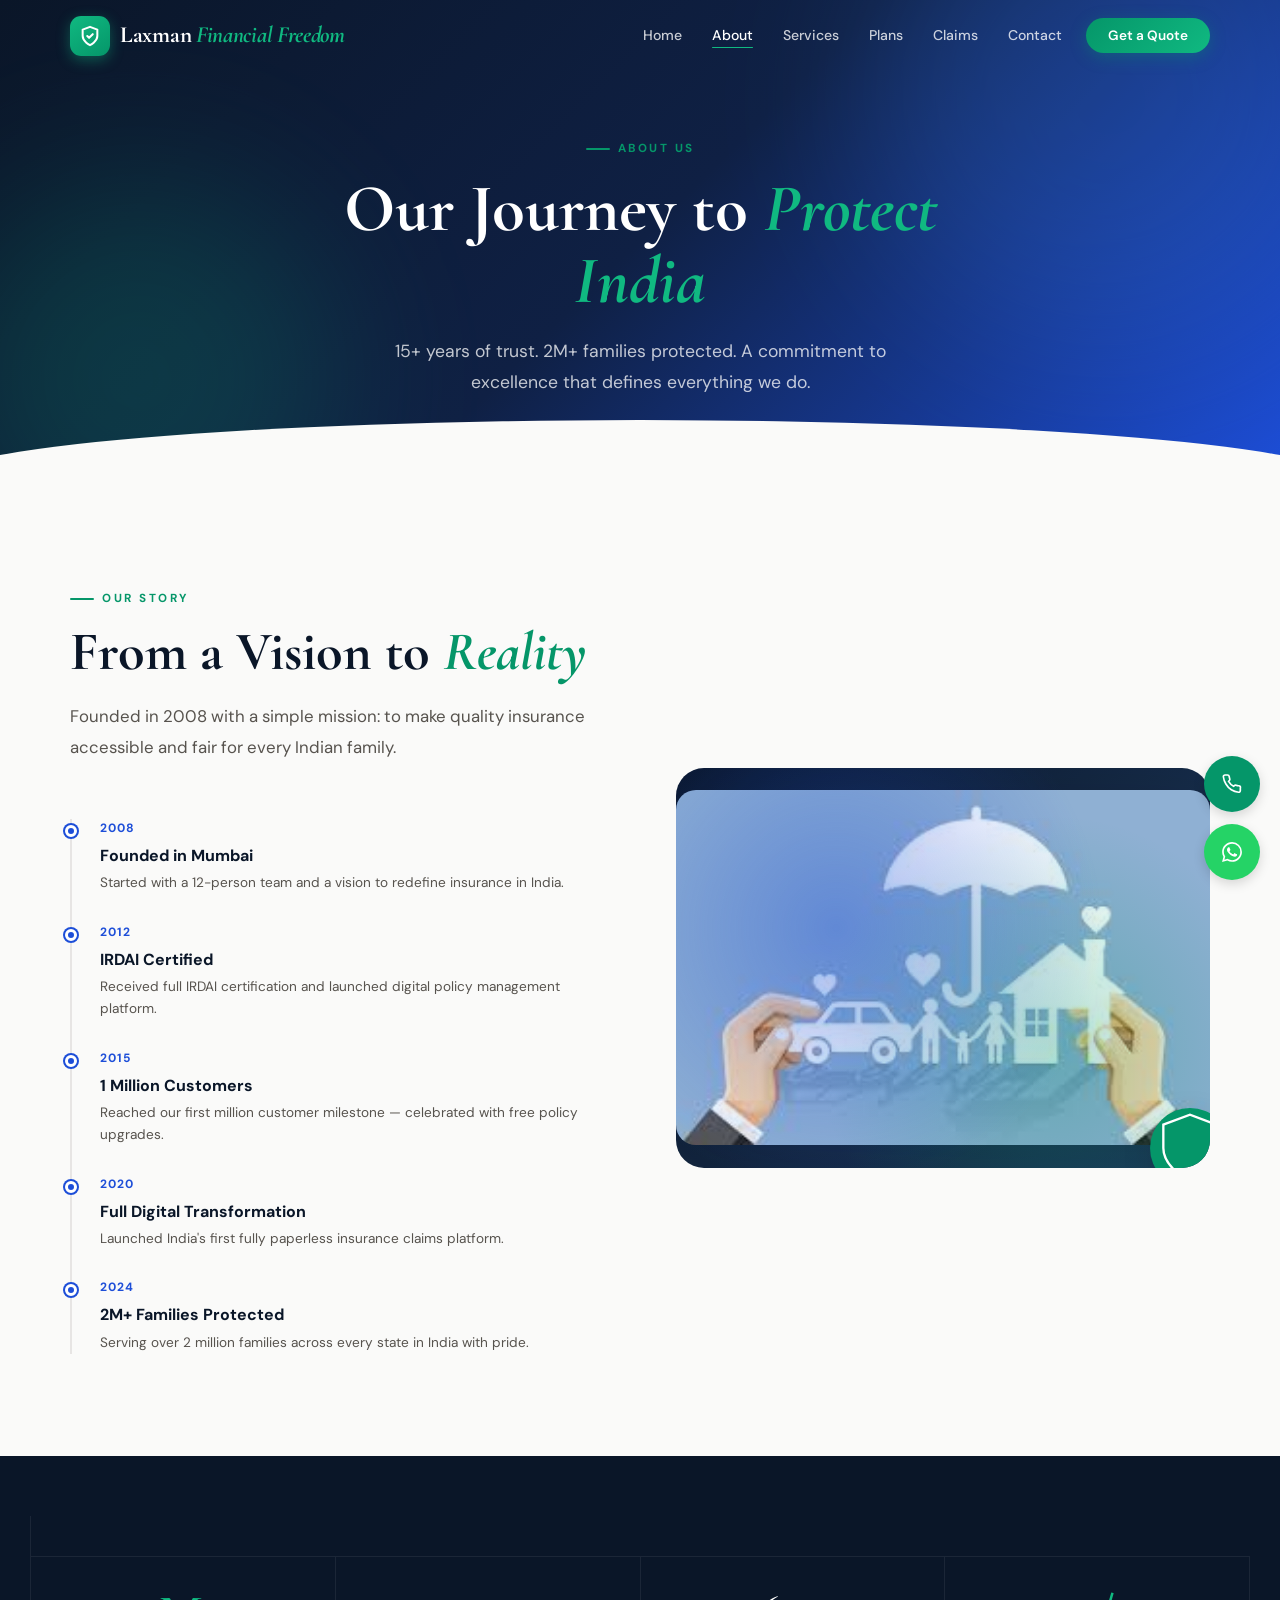
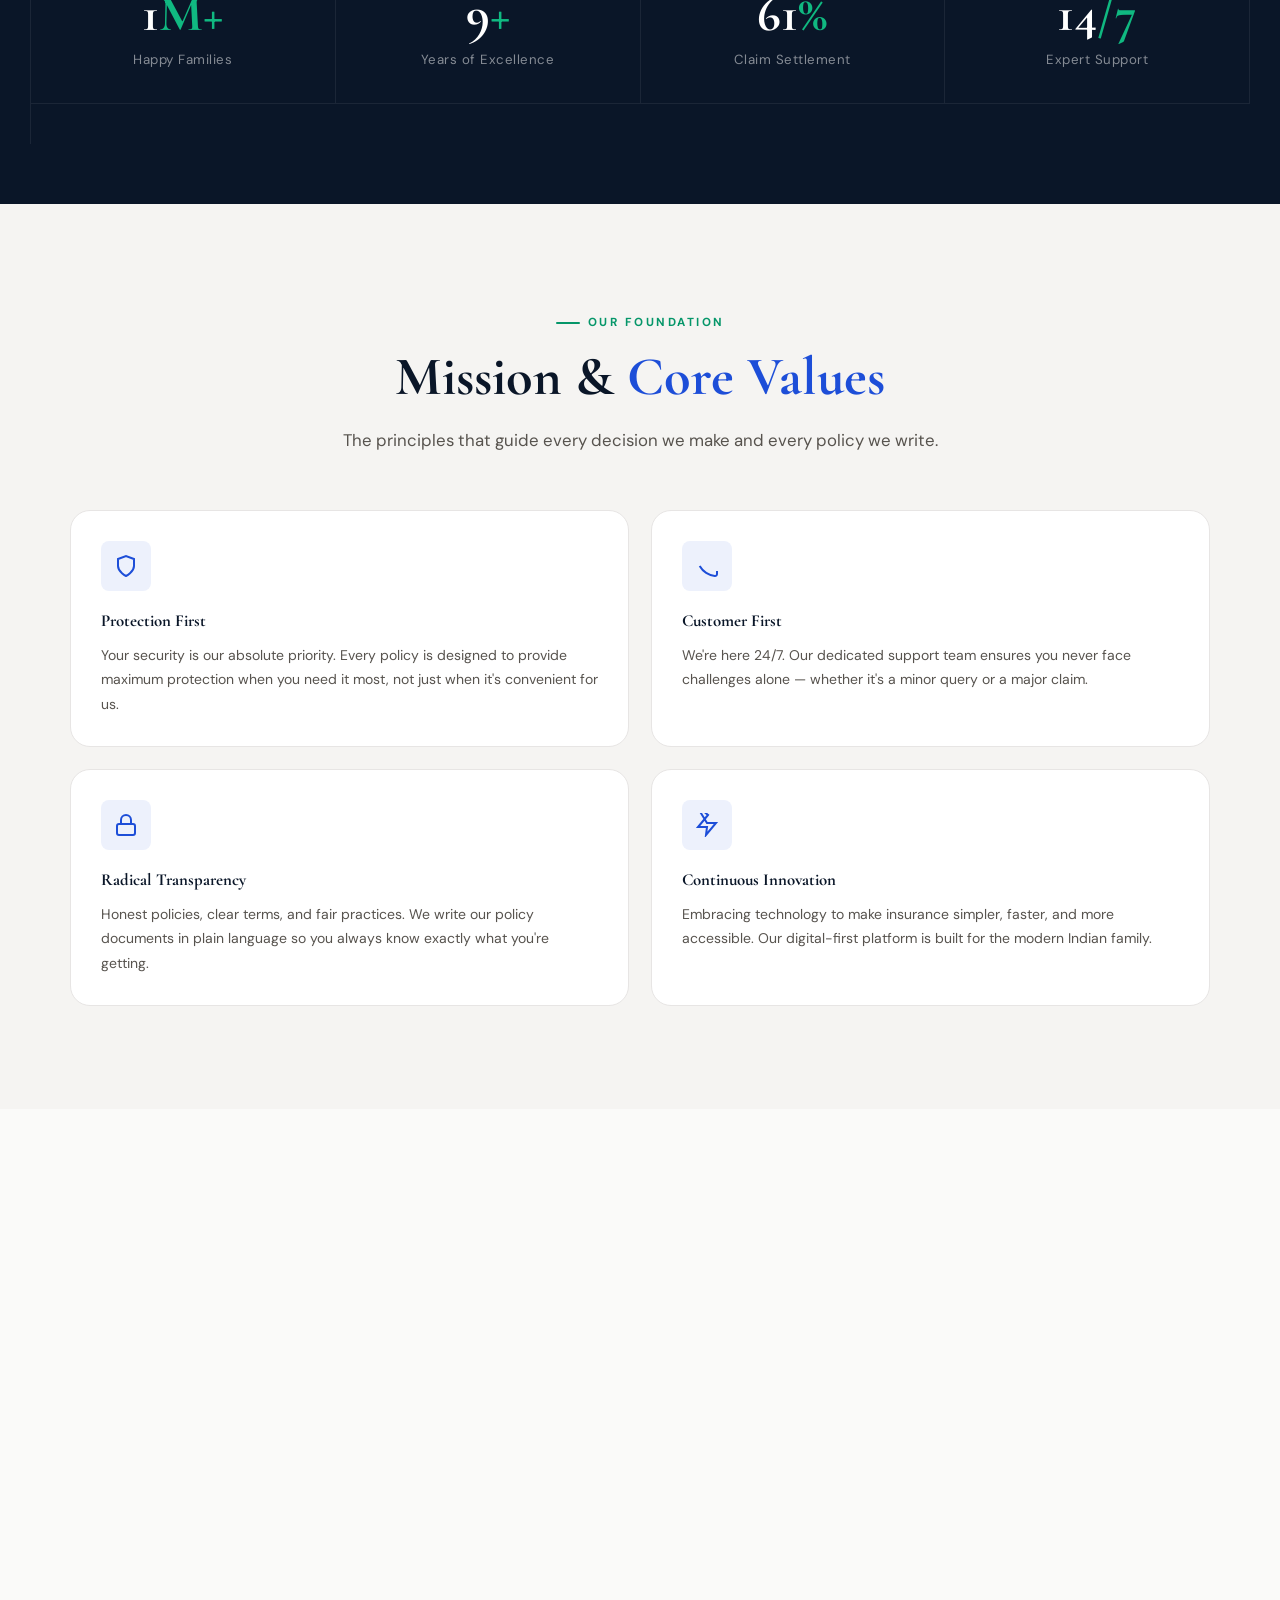
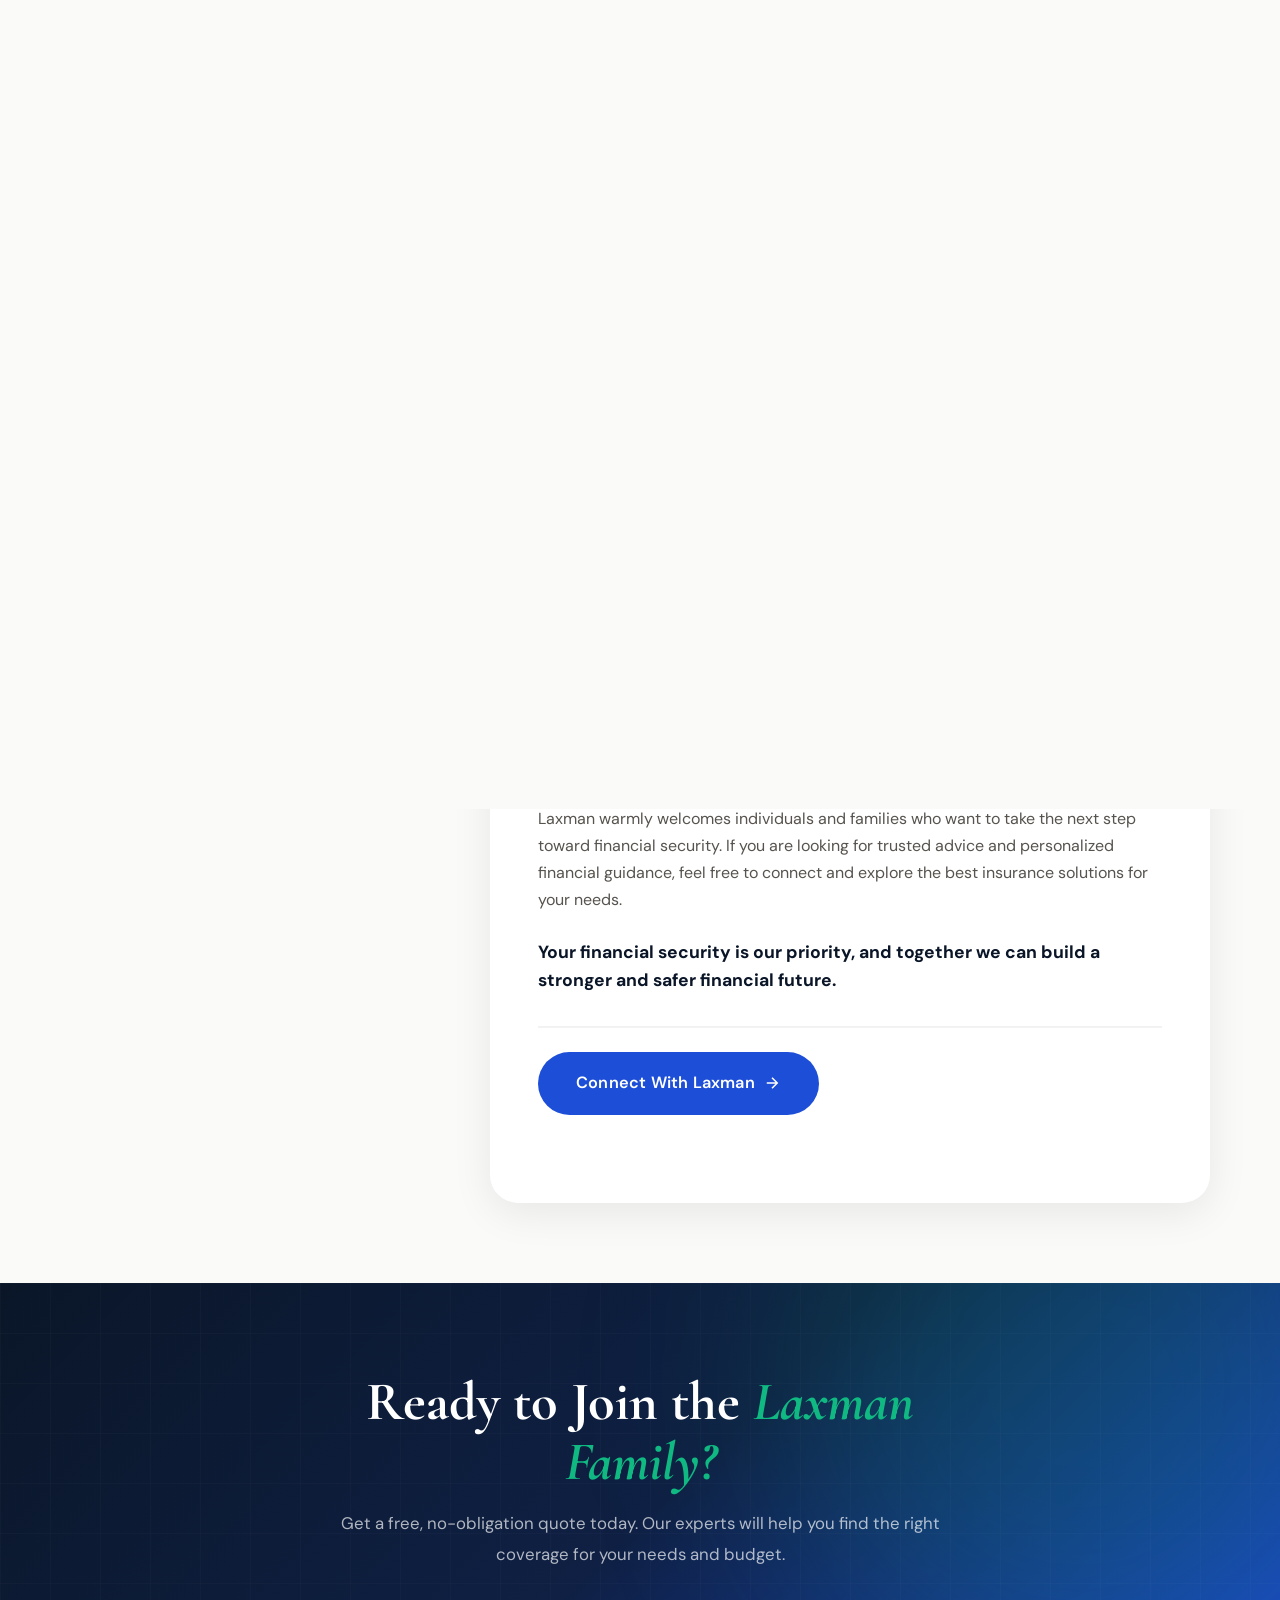
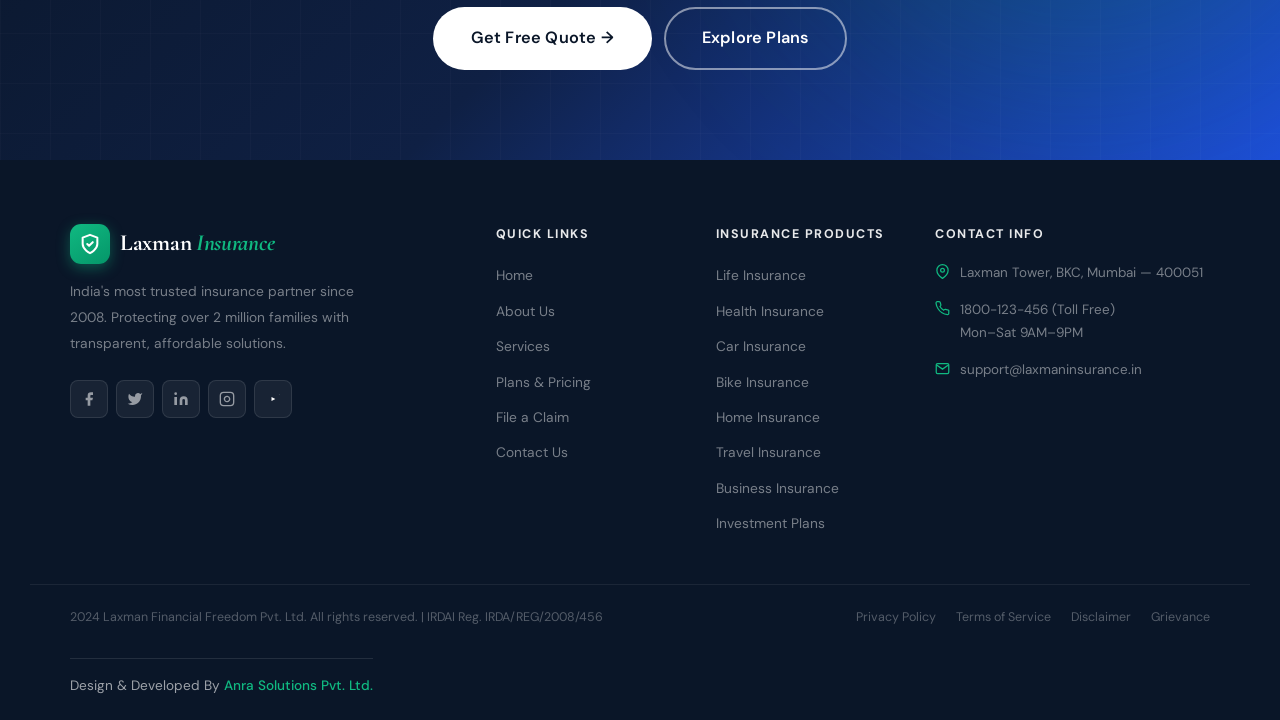
==== commit dbee63f1: "improve about section" ====
--- a/about.html
+++ b/about.html
@@ -3,7 +3,7 @@
 <head>
   <meta charset="UTF-8"/>
   <meta name="viewport" content="width=device-width, initial-scale=1.0"/>
-  <title>About Laxman Insurance — Our Story & Mission</title>
+  <title>About Laxman Financial Freedom — Our Story & Mission</title>
   <link rel="preconnect" href="https://fonts.googleapis.com"/>
   <link rel="preconnect" href="https://fonts.gstatic.com" crossorigin/>
   <link href="https://fonts.googleapis.com/css2?family=Cormorant+Garamond:ital,wght@0,500;0,600;0,700;1,400;1,600&family=DM+Sans:opsz,wght@9..40,300;9..40,400;9..40,500;9..40,600;9..40,700&display=swap" rel="stylesheet"/>
@@ -14,12 +14,9 @@
   <div class="nav-container">
     <a href="index.html" class="nav-logo">
       <span class="logo-shield">
-        <svg viewBox="0 0 24 24" fill="none" stroke="#fff" stroke-width="2.2" stroke-linecap="round" stroke-linejoin="round">
-          <path d="M12 22s8-4 8-10V5l-8-3-8 3v7c0 6 8 10 8 10z"/>
-          <polyline points="9 12 11 14 15 10"/>
-        </svg>
+        <svg viewBox="0 0 24 24" fill="none" stroke="#fff" stroke-width="2.2" stroke-linecap="round" stroke-linejoin="round"><path d="M12 22s8-4 8-10V5l-8-3-8 3v7c0 6 8 10 8 10z"/><polyline points="9 12 11 14 15 10"/></svg>
       </span>
-      <span class="logo-name">Laxman<span> Insurance</span></span>
+      <span class="logo-name">Laxman<span> Financial Freedom</span></span>
     </a>
     <ul class="nav-links" id="navLinks">
       <li><a href="index.html" class="nav-link">Home</a></li>
@@ -85,7 +82,7 @@
         </div>
       </div>
       <div class="story-img" data-reveal-right>
-        <img src="Images/Insurance 5.jpg" alt="Laxman Insurance Office" class="about-image" onerror="this.onerror=null; this.src='https://picsum.photos/seed/laxman-office/600/400';"/>
+        <img src="Images/Insurance 5.jpg" alt="Laxman Financial Freedom Office" class="about-image" onerror="this.onerror=null; this.src='https://picsum.photos/seed/laxman-office/600/400';"/>
         <div class="story-img-icon">
           <svg width="100" height="100" viewBox="0 0 24 24" fill="none" stroke="currentColor" stroke-width=".7">
             <path d="M12 22s8-4 8-10V5l-8-3-8 3v7c0 6 8 10 8 10z"/>
@@ -168,32 +165,65 @@
   </div>
 </section>
 
-<!-- TEAM -->
-<section class="section team-section">
+<!-- FOUNDER SECTION -->
+<section class="section founder-section">
   <div class="container">
-    <div class="text-center" style="margin-bottom:0">
-      <div class="section-label" data-reveal>Our Leadership</div>
-      <h2 class="section-title" data-reveal>Meet Our <span class="accent">Expert Team</span></h2>
-      <p class="section-sub text-center" data-reveal>Experienced professionals dedicated to protecting your future every single day.</p>
-    </div>
-    <div class="team-grid">
-      <div class="team-card" data-reveal>
-        <div class="team-avatar" style="background:linear-gradient(135deg,#1d4ed8,#3b82f6)">R</div>
-        <h4>Rajesh Kumar</h4>
-        <div class="team-role">CEO & Founder</div>
-        <p class="team-bio">25+ years in insurance. Passionate about making protection accessible to every Indian family, regardless of income.</p>
-      </div>
-      <div class="team-card" data-reveal>
-        <div class="team-avatar" style="background:linear-gradient(135deg,#059669,#10b981)">P</div>
-        <h4>Priya Sharma</h4>
-        <div class="team-role">Chief Operating Officer</div>
-        <p class="team-bio">Expert in operations and customer experience. Led the transformation to 3-day claim processing.</p>
-      </div>
-      <div class="team-card" data-reveal>
-        <div class="team-avatar" style="background:linear-gradient(135deg,#d97706,#f59e0b)">A</div>
-        <h4>Amit Patel</h4>
-        <div class="team-role">Head of Claims</div>
-        <p class="team-bio">Dedicated to fast, fair claim settlements. Built our digital claims system from ground up in 2020.</p>
+    <div class="founder-container">
+      <div class="founder-left" data-reveal>
+        <div class="founder-avatar">
+          <div class="founder-image" style="background:linear-gradient(135deg,#1d4ed8,#3b82f6)">L</div>
+        </div>
+        <div class="founder-info">
+          <h2 class="founder-name">LAXMAN LAL YADAV</h2>
+          <div class="founder-title">Founder & CEO</div>
+          <div class="founder-company">Laxman Financial Freedom</div>
+        </div>
+      </div>
+      
+      <div class="founder-right" data-reveal>
+        <div class="section-label">About the Founder</div>
+        
+        <div class="founder-content">
+          <p class="founder-intro">
+            Laxman Lal Yadav is a dedicated financial professional from Jaipur, Rajasthan, with a strong commitment to helping individuals and families achieve financial security and long-term prosperity. As the Founder & CEO of Laxman Financial Freedom, he focuses on guiding people toward smart financial decisions and protecting their future through the right insurance and financial planning solutions.
+          </p>
+          
+          <div class="founder-vision">
+            <h3>Our Vision</h3>
+            <p>Laxman believes that every individual and family deserves financial protection and the opportunity to achieve their financial dreams. His mission is to empower clients with the right guidance, helping them build a secure and stable financial future.</p>
+          </div>
+          
+          <div class="founder-expertise">
+            <h3>Experience & Expertise</h3>
+            <p>With years of experience in the financial services industry, Laxman has developed deep expertise in understanding the financial needs of individuals and families. His approach is based on trust, transparency, and personalized financial planning that aligns with each client's goals and life stage.</p>
+          </div>
+          
+          <div class="founder-services">
+            <h3>Services Offered</h3>
+            <p>Through Laxman Financial Freedom, he provides professional guidance in:</p>
+            <ul class="services-list">
+              <li>Life Insurance Planning</li>
+              <li>Health Insurance Solutions</li>
+              <li>Car & Motor Insurance</li>
+              <li>Financial Protection Planning</li>
+              <li>Long-Term Wealth & Security Strategies</li>
+            </ul>
+            <p>His goal is to help clients make informed financial decisions that protect their income, assets, and future.</p>
+          </div>
+          
+          <div class="founder-connect">
+            <h3>Connect With Us</h3>
+            <p>Laxman warmly welcomes individuals and families who want to take the next step toward financial security. If you are looking for trusted advice and personalized financial guidance, feel free to connect and explore the best insurance solutions for your needs.</p>
+            <p class="founder-mission"><strong>Your financial security is our priority, and together we can build a stronger and safer financial future.</strong></p>
+            
+            <div class="founder-cta">
+              <a href="contact.html" class="btn btn-primary btn-lg">
+                Connect With Laxman
+                <svg width="18" height="18" viewBox="0 0 24 24" fill="none" stroke="currentColor" stroke-width="2"><path d="M5 12h14M12 5l7 7-7 7"/></svg>
+              </a>
+            </div>
+          </div>
+        </div>
       </div>
     </div>
   </div>
@@ -306,7 +336,7 @@
     </div>
   </div>
   <div class="footer-bottom">
-    <p class="footer-copy">2024 Laxman Insurance Pvt. Ltd. All rights reserved. | IRDAI Reg. IRDA/REG/2008/456</p>
+    <p class="footer-copy">2024 Laxman Financial Freedom Pvt. Ltd. All rights reserved. | IRDAI Reg. IRDA/REG/2008/456</p>
     <div class="footer-links">
       <a href="#">Privacy Policy</a>
       <a href="#">Terms of Service</a>
--- a/css/style.css
+++ b/css/style.css
@@ -1258,6 +1258,529 @@
   }
 }
 
+/* ── FOUNDER SECTION ── */
+.founder-section{
+  background:linear-gradient(135deg,var(--gray-light),var(--white));
+  padding:80px 0;
+}
+
+.founder-container{
+  display:grid;
+  grid-template-columns:1fr 2fr;
+  gap:60px;
+  align-items:start;
+}
+
+.founder-left{
+  text-align:center;
+  position:sticky;
+  top:120px;
+}
+
+.founder-avatar{
+  margin-bottom:32px;
+}
+
+.founder-image{
+  width:200px;
+  height:200px;
+  border-radius:50%;
+  display:flex;
+  align-items:center;
+  justify-content:center;
+  font-size:4rem;
+  font-weight:700;
+  color:var(--white);
+  margin:0 auto;
+  box-shadow:0 20px 40px rgba(29,78,216,.2);
+  border:6px solid var(--white);
+}
+
+.founder-info{
+  padding:0 20px;
+}
+
+.founder-name{
+  font-size:2rem;
+  font-weight:700;
+  color:var(--ink);
+  margin-bottom:8px;
+  line-height:1.2;
+}
+
+.founder-title{
+  font-size:1.1rem;
+  font-weight:600;
+  color:var(--primary);
+  margin-bottom:4px;
+}
+
+.founder-company{
+  font-size:1rem;
+  color:var(--text-dim);
+  font-weight:500;
+}
+
+.founder-right{
+  background:var(--white);
+  border-radius:var(--r-xl);
+  padding:48px;
+  box-shadow:0 10px 40px rgba(0,0,0,.08);
+}
+
+.founder-content{
+  max-width:800px;
+}
+
+.founder-intro{
+  font-size:1.1rem;
+  line-height:1.8;
+  color:var(--text-dim);
+  margin-bottom:40px;
+  font-weight:400;
+}
+
+.founder-vision,
+.founder-expertise,
+.founder-services,
+.founder-connect{
+  margin-bottom:40px;
+}
+
+.founder-vision h3,
+.founder-expertise h3,
+.founder-services h3,
+.founder-connect h3{
+  font-size:1.4rem;
+  font-weight:600;
+  color:var(--ink);
+  margin-bottom:16px;
+  position:relative;
+  padding-left:20px;
+}
+
+.founder-vision h3::before,
+.founder-expertise h3::before,
+.founder-services h3::before,
+.founder-connect h3::before{
+  content:'';
+  position:absolute;
+  left:0;
+  top:50%;
+  transform:translateY(-50%);
+  width:4px;
+  height:24px;
+  background:var(--primary);
+  border-radius:2px;
+}
+
+.founder-vision p,
+.founder-expertise p,
+.founder-connect p{
+  font-size:1rem;
+  line-height:1.7;
+  color:var(--text-dim);
+  margin-bottom:16px;
+}
+
+.services-list{
+  list-style:none;
+  padding:0;
+  margin:20px 0;
+}
+
+.services-list li{
+  padding:12px 0 12px 32px;
+  position:relative;
+  font-size:1rem;
+  color:var(--text-dim);
+  border-bottom:1px solid rgba(0,0,0,.05);
+}
+
+.services-list li:last-child{
+  border-bottom:none;
+}
+
+.services-list li::before{
+  content:'✓';
+  position:absolute;
+  left:0;
+  top:12px;
+  color:var(--primary);
+  font-weight:700;
+  font-size:1.1rem;
+}
+
+.founder-mission{
+  font-size:1.1rem !important;
+  color:var(--ink) !important;
+  font-weight:600 !important;
+  margin:24px 0 !important;
+  line-height:1.6 !important;
+}
+
+.founder-cta{
+  margin-top:32px;
+  padding-top:24px;
+  border-top:2px solid rgba(0,0,0,.05);
+}
+
+/* Responsive founder section */
+@media (max-width:1024px){
+  .founder-container{
+    grid-template-columns:1fr;
+    gap:48px;
+  }
+  
+  .founder-left{
+    position:relative;
+    top:0;
+  }
+  
+  .founder-image{
+    width:180px;
+    height:180px;
+    font-size:3.5rem;
+  }
+  
+  .founder-right{
+    padding:40px;
+  }
+}
+
+@media (max-width:768px){
+  .founder-section{
+    padding:60px 0;
+  }
+  
+  .founder-image{
+    width:160px;
+    height:160px;
+    font-size:3rem;
+  }
+  
+  .founder-name{
+    font-size:1.8rem;
+  }
+  
+  .founder-right{
+    padding:32px 24px;
+  }
+  
+  .founder-intro{
+    font-size:1rem;
+  }
+  
+  .founder-vision h3,
+  .founder-expertise h3,
+  .founder-services h3,
+  .founder-connect h3{
+    font-size:1.3rem;
+  }
+}
+
+@media (max-width:480px){
+  .founder-section{
+    padding:40px 0;
+  }
+  
+  .founder-image{
+    width:140px;
+    height:140px;
+    font-size:2.5rem;
+  }
+  
+  .founder-name{
+    font-size:1.6rem;
+  }
+  
+  .founder-right{
+    padding:24px 20px;
+  }
+  
+  .founder-intro{
+    font-size:.95rem;
+  }
+  
+  .services-list li{
+    font-size:.9rem;
+    padding:10px 0 10px 28px;
+  }
+  
+  .founder-mission{
+    font-size:1rem !important;
+  }
+}
+
+/* ── SERVICES PAGE CARDS WITH IMAGES ── */
+.svc-page-image{
+  position:relative;
+  width:100%;
+  height:200px;
+  overflow:hidden;
+  border-radius:var(--r-lg) var(--r-lg) 0 0;
+}
+
+.svc-page-img{
+  width:100%;
+  height:100%;
+  object-fit:cover;
+  transition:transform var(--t-mid);
+}
+
+.svc-page-card:hover .svc-page-img{
+  transform:scale(1.05);
+}
+
+.svc-page-content{
+  padding:32px;
+  text-align:left;
+}
+
+.svc-page-icon{
+  width:48px;
+  height:48px;
+  border-radius:50%;
+  display:flex;
+  align-items:center;
+  justify-content:center;
+  font-size:1.5rem;
+  margin-bottom:20px;
+  background:var(--c-bg);
+  color:var(--c-col);
+}
+
+.svc-page-card h3{
+  margin-bottom:16px;
+  font-size:1.5rem;
+  font-weight:600;
+  color:var(--ink);
+}
+
+.svc-page-card p{
+  margin-bottom:20px;
+  font-size:1rem;
+  line-height:1.7;
+  color:var(--text-dim);
+}
+
+.svc-page-card ul{
+  margin-bottom:24px;
+  padding-left:0;
+  list-style:none;
+}
+
+.svc-page-card li{
+  padding:8px 0;
+  font-size:.9rem;
+  color:var(--text-dim);
+  position:relative;
+  padding-left:24px;
+}
+
+.svc-page-card li::before{
+  content:'✓';
+  position:absolute;
+  left:0;
+  color:var(--c-col);
+  font-weight:600;
+}
+
+.svc-page-cta{
+  display:inline-flex;
+  align-items:center;
+  color:var(--c-col);
+  text-decoration:none;
+  font-weight:600;
+  font-size:1rem;
+  padding:12px 24px;
+  border:2px solid var(--c-col);
+  border-radius:30px;
+  transition:all var(--t-fast);
+  background:transparent;
+}
+
+.svc-page-cta:hover{
+  background:var(--c-grad);
+  color:var(--white);
+  transform:translateY(-2px);
+  box-shadow:0 8px 25px rgba(0,0,0,.15);
+}
+
+/* Responsive service page cards */
+@media (max-width:768px){
+  .svc-page-image{
+    height:160px;
+  }
+  
+  .svc-page-content{
+    padding:24px;
+  }
+  
+  .svc-page-icon{
+    width:40px;
+    height:40px;
+    font-size:1.2rem;
+    margin-bottom:16px;
+  }
+  
+  .svc-page-card h3{
+    font-size:1.3rem;
+  }
+  
+  .svc-page-card p{
+    font-size:.9rem;
+  }
+  
+  .svc-page-card li{
+    font-size:.85rem;
+  }
+}
+
+@media (max-width:480px){
+  .svc-page-image{
+    height:140px;
+  }
+  
+  .svc-page-content{
+    padding:20px;
+  }
+  
+  .svc-page-icon{
+    width:36px;
+    height:36px;
+    font-size:1.1rem;
+  }
+  
+  .svc-page-card h3{
+    font-size:1.2rem;
+  }
+  
+  .svc-page-card p{
+    font-size:.85rem;
+  }
+  
+  .svc-page-card li{
+    font-size:.8rem;
+    padding:6px 0 6px 20px;
+  }
+  
+  .svc-page-cta{
+    padding:10px 20px;
+    font-size:.9rem;
+  }
+}
+
+/* ── SERVICES CARDS WITH IMAGES ── */
+.svc-image{
+  position:relative;
+  width:100%;
+  height:180px;
+  overflow:hidden;
+  border-radius:var(--r-lg) var(--r-lg) 0 0;
+  margin-bottom:16px;
+}
+
+.service-img{
+  width:100%;
+  height:100%;
+  object-fit:cover;
+  transition:transform var(--t-mid);
+}
+
+.svc-card:hover .service-img{
+  transform:scale(1.05);
+}
+
+.svc-content{
+  padding:0 24px 24px;
+  text-align:center;
+}
+
+.svc-icon{
+  margin-bottom:12px;
+}
+
+.svc-card h3{
+  margin-bottom:12px;
+  font-size:1.25rem;
+  font-weight:600;
+  color:var(--ink);
+}
+
+.svc-card p{
+  margin-bottom:16px;
+  font-size:.9rem;
+  line-height:1.6;
+  color:var(--text-dim);
+}
+
+.svc-link{
+  display:inline-flex;
+  align-items:center;
+  color:var(--emerald);
+  text-decoration:none;
+  font-weight:500;
+  font-size:.9rem;
+  transition:all var(--t-fast);
+}
+
+.svc-link:hover{
+  color:var(--emerald-lt);
+  transform:translateX(4px);
+}
+
+.svc-hot{
+  position:absolute;
+  top:12px;
+  right:12px;
+  background:var(--emerald);
+  color:var(--white);
+  padding:4px 12px;
+  border-radius:20px;
+  font-size:.75rem;
+  font-weight:600;
+  text-transform:uppercase;
+  letter-spacing:.5px;
+  z-index:2;
+}
+
+/* Responsive service cards */
+@media (max-width:768px){
+  .svc-image{
+    height:140px;
+  }
+  
+  .svc-content{
+    padding:0 20px 20px;
+  }
+  
+  .svc-card h3{
+    font-size:1.1rem;
+  }
+  
+  .svc-card p{
+    font-size:.85rem;
+  }
+}
+
+@media (max-width:480px){
+  .svc-image{
+    height:120px;
+  }
+  
+  .svc-content{
+    padding:0 16px 16px;
+  }
+  
+  .svc-hot{
+    top:8px;
+    right:8px;
+    padding:3px 8px;
+    font-size:.65rem;
+  }
+}
+
 /* ── FOOTER DEVELOPER SECTION ── */
 .footer-developer{
   margin-top:16px;
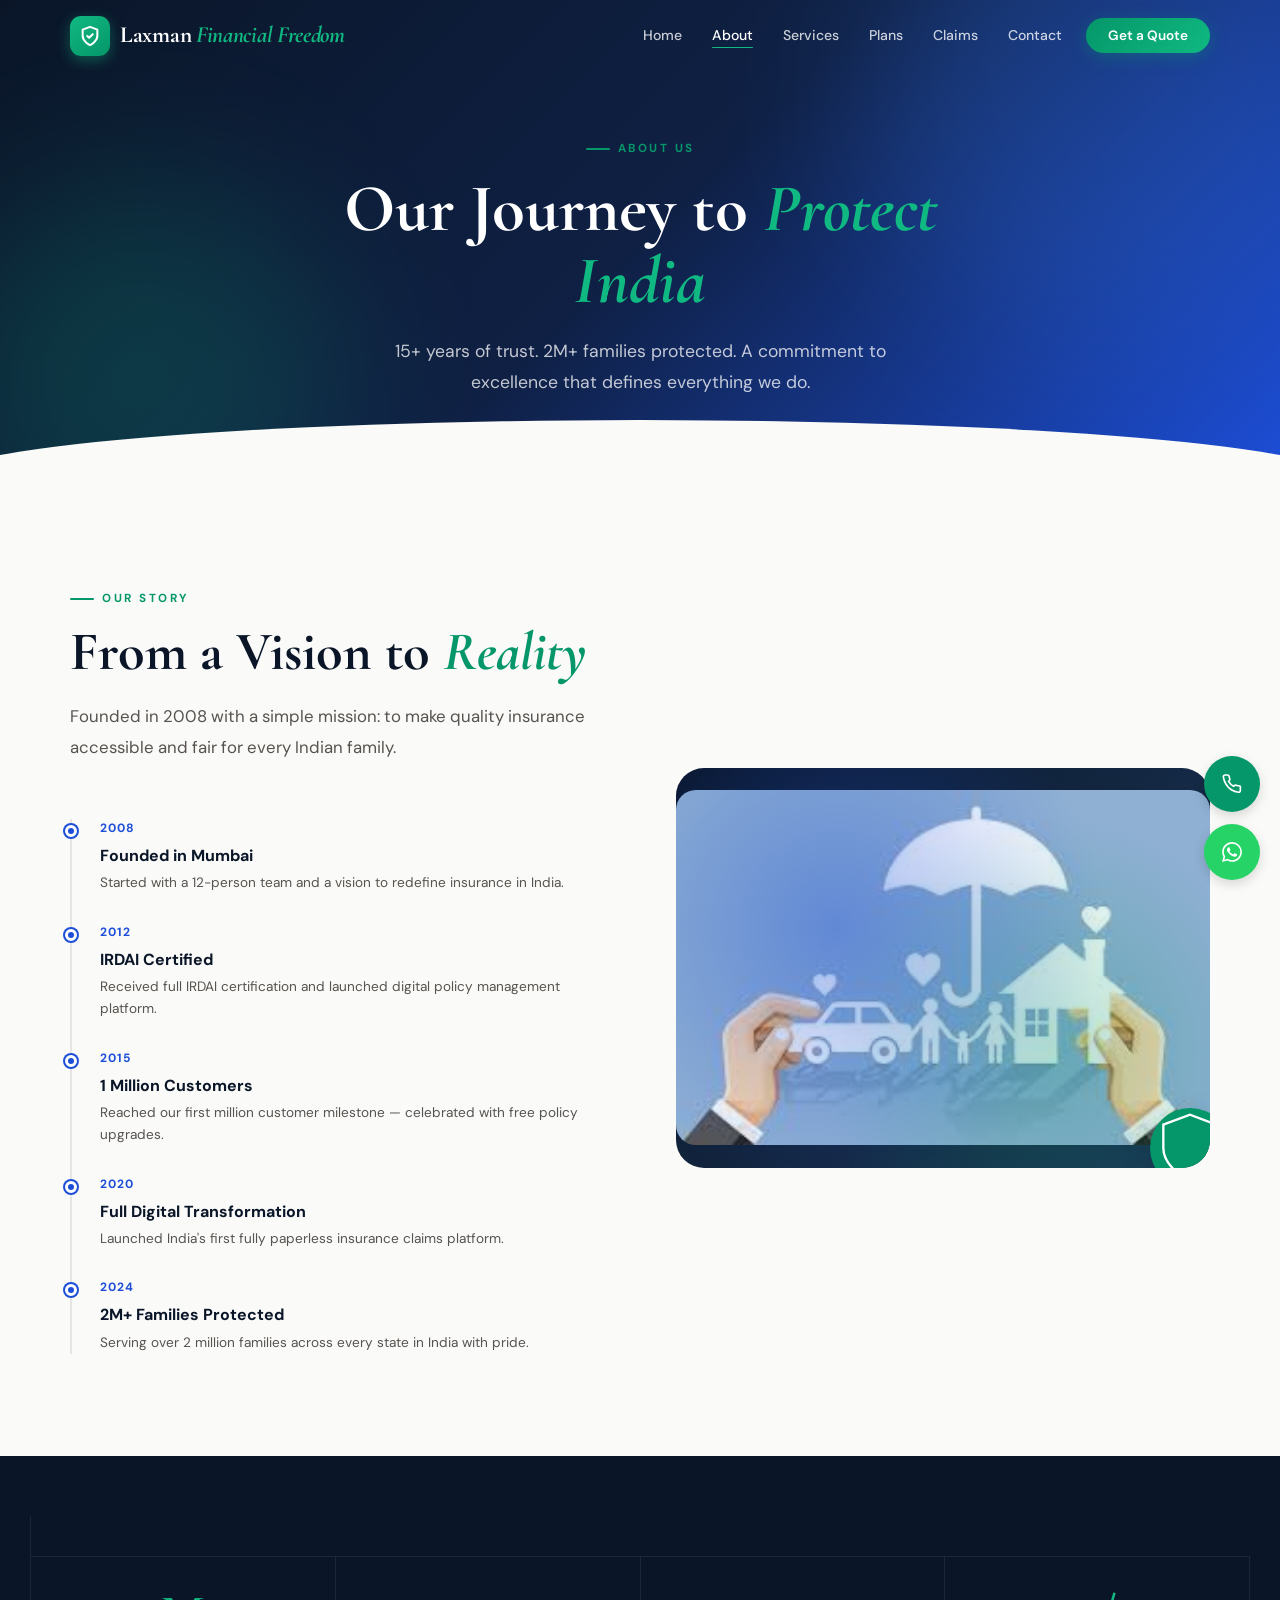
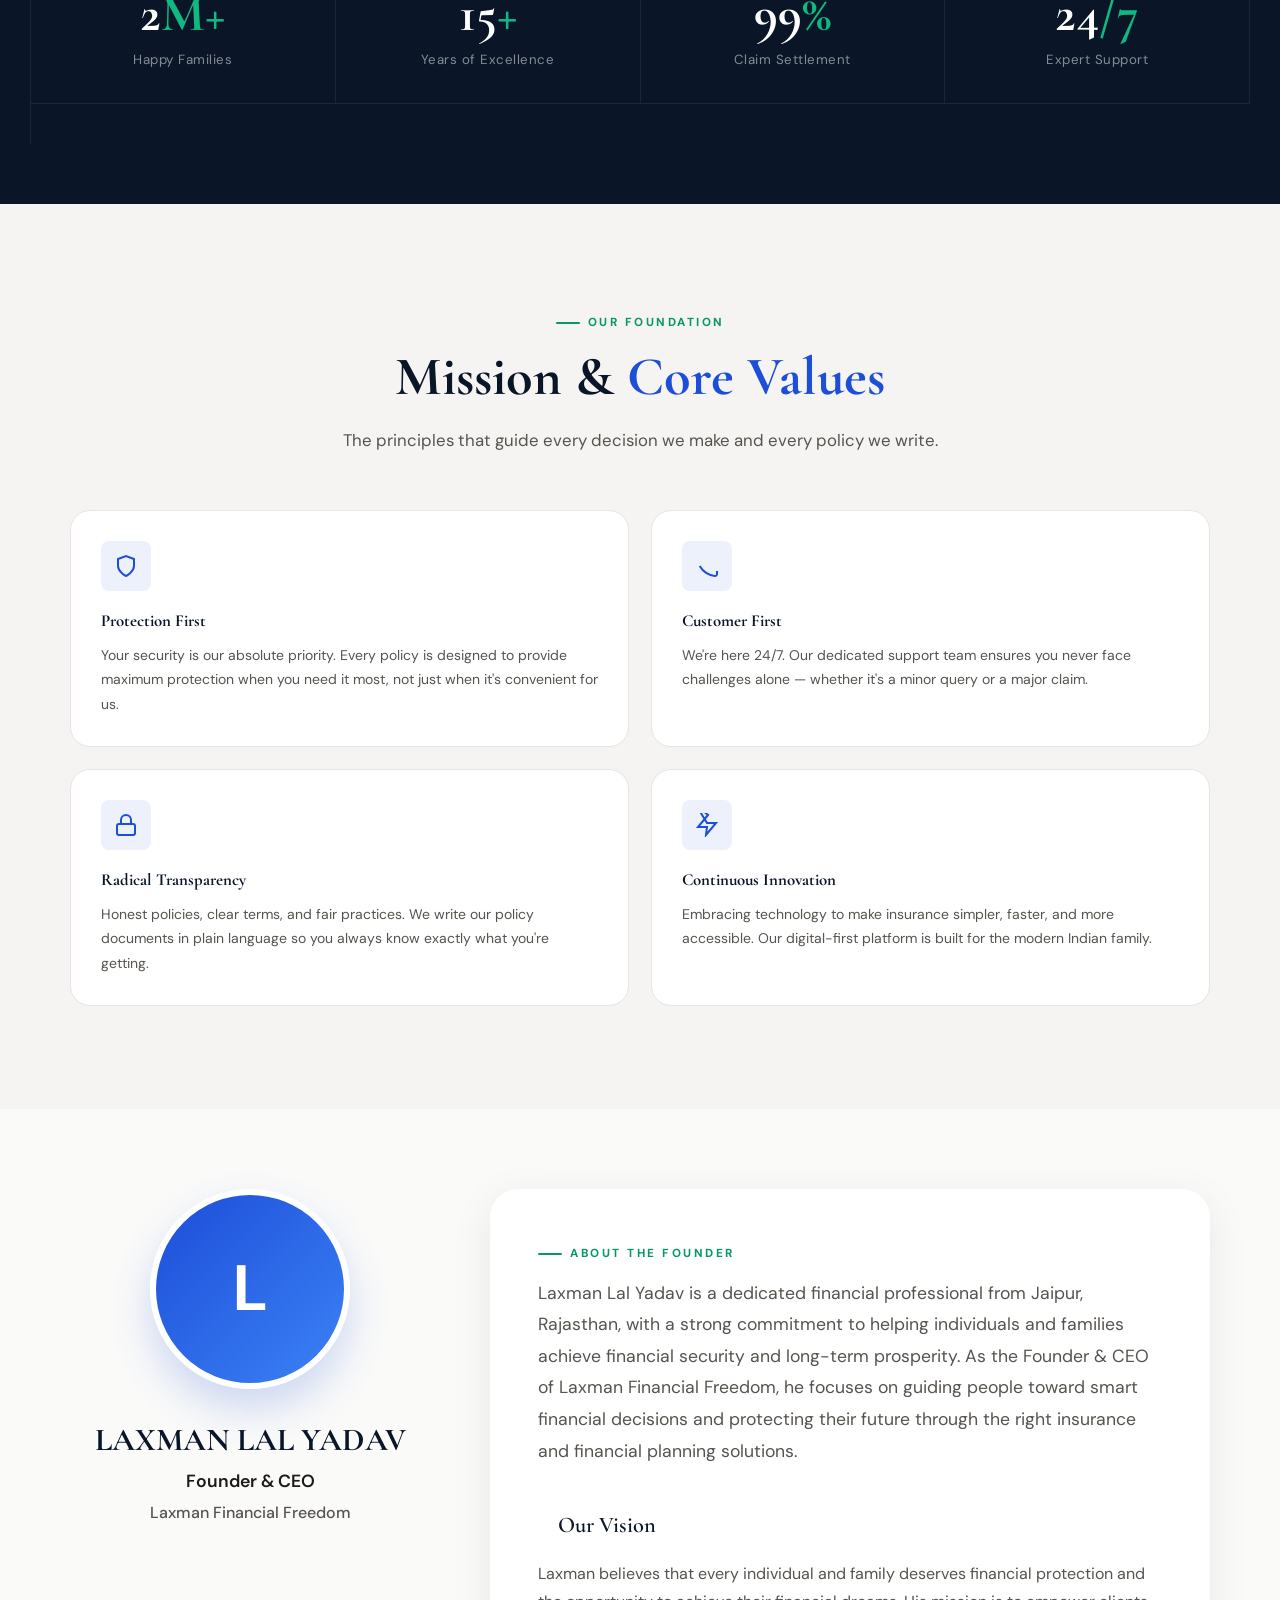
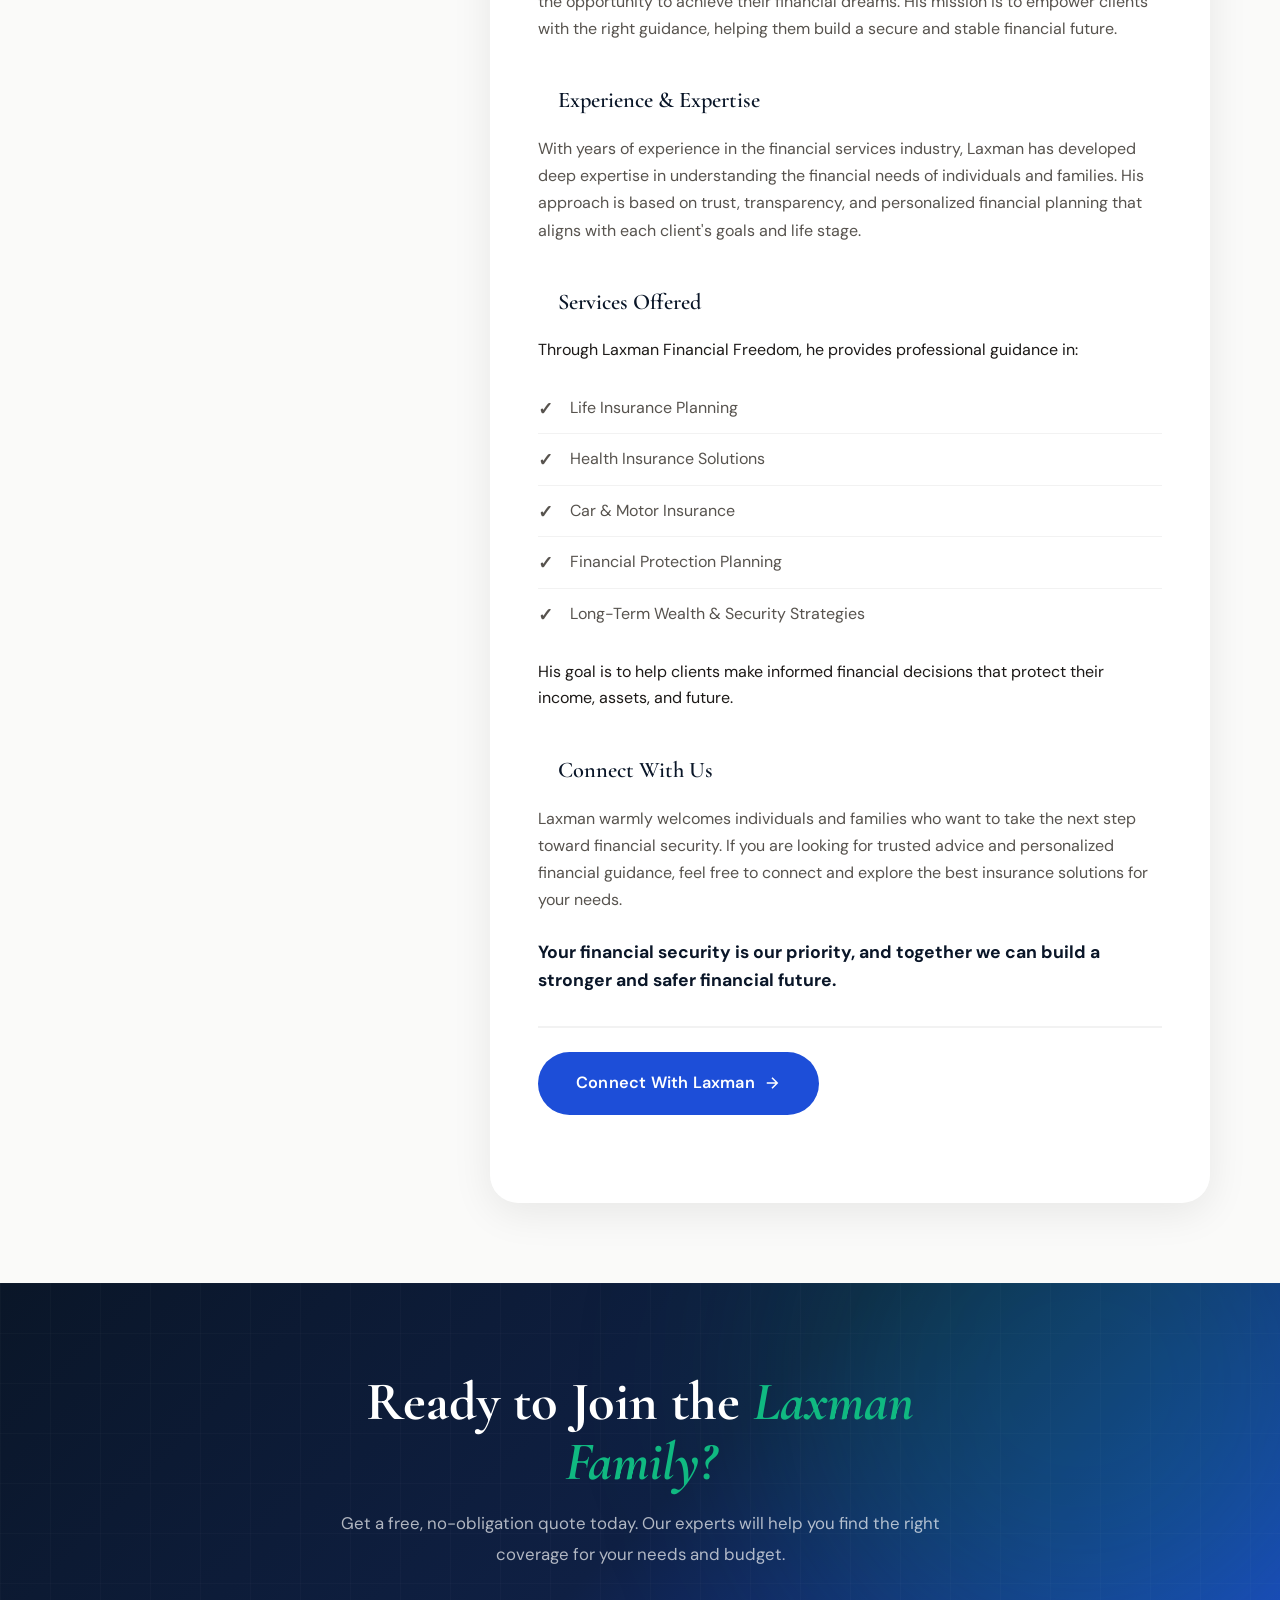
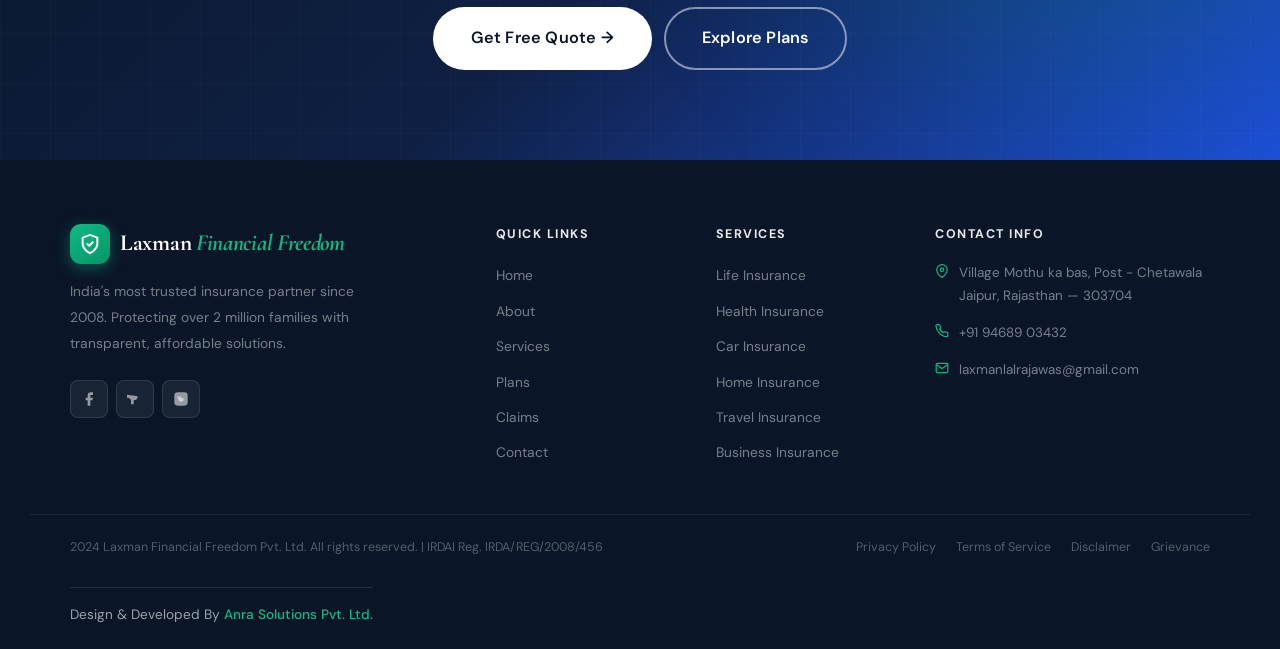
==== commit e6c4b054: "images added" ====
--- a/about.html
+++ b/about.html
@@ -252,7 +252,7 @@
             <polyline points="9 12 11 14 15 10"/>
           </svg>
         </span>
-        <span class="logo-name">Laxman<span> Insurance</span></span>
+        <span class="logo-name">Laxman<span> Financial Freedom</span></span>
       </a>
       <p class="footer-desc">India's most trusted insurance partner since 2008. Protecting over 2 million families with transparent, affordable solutions.</p>
       <div class="footer-socials">
@@ -261,28 +261,15 @@
             <path d="M18 2h-3a5 5 0 0 0-5 5v3H7v4h3v8h4v-8h3l1-4h-4V7a1 1 0 0 1 1-1h3z"/>
           </svg>
         </a>
-        <a href="#" class="social-btn" aria-label="Twitter">
-          <svg width="16" height="16" viewBox="0 0 24 24" fill="currentColor">
-            <path d="M23 3a10.9 10.9 0 0 1-3.14 1.53 4.48 4.48 0 0 0-7.86 3v1A10.66 10.66 0 0 1 3 4s-4 9 5 13a11.64 11.64 0 0 1-7 2c9 5 20 0 20-11.5a4.5 4.5 0 0 0-.08-.83A7.72 7.72 0 0 0 23 3z"/>
-          </svg>
-        </a>
         <a href="#" class="social-btn" aria-label="LinkedIn">
           <svg width="16" height="16" viewBox="0 0 24 24" fill="currentColor">
-            <path d="M16 8a6 6 0 0 1 6 6v7h-4v-7a2 2 0 0 0-4 0v7h-4v-7a6 6 0 0 1 6-6zM2 9h4v12H2z"/>
-            <circle cx="4" cy="4" r="2"/>
+            <path d="M16 8a6 6 0 0 1-6 6v6h-4v-6a2 2 0 0 0-2-2 2 2 0 0 0-2-2h-4v6h-4v-6a6 6 0 0 1-6-6z"/>
           </svg>
         </a>
         <a href="#" class="social-btn" aria-label="Instagram">
-          <svg width="16" height="16" viewBox="0 0 24 24" fill="none" stroke="currentColor" stroke-width="2">
-            <rect x="2" y="2" width="20" height="20" rx="5"/>
-            <path d="M16 11.37A4 4 0 1 1 12.63 8 4 4 0 0 1 16 11.37z"/>
-            <line x1="17.5" y1="6.5" x2="17.51" y2="6.5"/>
-          </svg>
-        </a>
-        <a href="#" class="social-btn" aria-label="YouTube">
           <svg width="16" height="16" viewBox="0 0 24 24" fill="currentColor">
-            <path d="M22.54 6.42a2.78 2.78 0 0 0-1.95-1.96C18.88 4 12 4s-6.88 0-8.59.46a2.78 2.78 0 0 0-1.95 1.96A29 29 0 0 0 1 .46 5.58A2.78 2.78 0 0 0 3.41 19.6C5.12 20 12 20s6.88 0 8.59-.46a2.78 2.78 0 0 0 1.96-1.95A29 29 0 0 0 23 12a29 29 0 0 0-.46-5.58z"/>
-            <polygon points="9.75 15.02 15.5 12 9.75 8.98 9.75 15.02" fill="white"/>
+            <rect x="2" y="2" width="20" height="20" rx="5" ry="5"/>
+            <path d="M16 11.37A4 4 0 1 1 12.63 8a4 4 0 0 1-3.37 3.37 4 4 0 0 1-3.37-3.37z"/>
           </svg>
         </a>
       </div>
@@ -291,47 +278,45 @@
       <h5>Quick Links</h5>
       <ul>
         <li><a href="index.html">Home</a></li>
-        <li><a href="about.html">About Us</a></li>
+        <li><a href="about.html">About</a></li>
         <li><a href="services.html">Services</a></li>
-        <li><a href="plans.html">Plans & Pricing</a></li>
-        <li><a href="claims.html">File a Claim</a></li>
-        <li><a href="contact.html">Contact Us</a></li>
+        <li><a href="plans.html">Plans</a></li>
+        <li><a href="claims.html">Claims</a></li>
+        <li><a href="contact.html">Contact</a></li>
       </ul>
     </div>
     <div class="footer-col">
-      <h5>Insurance Products</h5>
+      <h5>Services</h5>
       <ul>
         <li><a href="services.html">Life Insurance</a></li>
         <li><a href="services.html">Health Insurance</a></li>
         <li><a href="services.html">Car Insurance</a></li>
-        <li><a href="services.html">Bike Insurance</a></li>
         <li><a href="services.html">Home Insurance</a></li>
         <li><a href="services.html">Travel Insurance</a></li>
         <li><a href="services.html">Business Insurance</a></li>
-        <li><a href="services.html">Investment Plans</a></li>
       </ul>
     </div>
     <div class="footer-col">
       <h5>Contact Info</h5>
       <div class="footer-contact-li">
-        <svg width="15" height="15" viewBox="0 0 24 24" fill="none" stroke="currentColor" stroke-width="2">
+        <svg width="14" height="14" viewBox="0 0 24 24" fill="none" stroke="currentColor" stroke-width="2">
           <path d="M21 10c0 7-9 13-9 13s-9-6-9-13a9 9 0 0 1 18 0z"/>
           <circle cx="12" cy="10" r="3"/>
         </svg>
-        <p>Laxman Tower, BKC, Mumbai — 400051</p>
+        <p>Village Mothu ka bas, Post - Chetawala<br/>Jaipur, Rajasthan — 303704</p>
       </div>
       <div class="footer-contact-li">
-        <svg width="15" height="15" viewBox="0 0 24 24" fill="none" stroke="currentColor" stroke-width="2">
+        <svg width="14" height="14" viewBox="0 0 24 24" fill="none" stroke="currentColor" stroke-width="2">
           <path d="M22 16.92v3a2 2 0 0 1-2.18 2 19.79 19.79 0 0 1-8.63-3.07A19.5 19.5 0 0 1 4.69 12a19.79 19.79 0 0 1-3.07-8.67A2 2 0 0 1 3.6 1.18h3a2 2 0 0 1 2 1.72c.127.96.361 1.903.7 2.81a2 2 0 0 1-.45 2.11L7.91 8.79a16 16 0 0 0 6 6l.91-.91a2 2 0 0 1 2.11-.45c.907.339 1.85.573 2.81.7A2 2 0 0 1 22 16.92z"/>
         </svg>
-        <p>1800-123-456 (Toll Free)<br/>Mon–Sat 9AM–9PM</p>
+        <p>+91 94689 03432</p>
       </div>
       <div class="footer-contact-li">
-        <svg width="15" height="15" viewBox="0 0 24 24" fill="none" stroke="currentColor" stroke-width="2">
+        <svg width="14" height="14" viewBox="0 0 24 24" fill="none" stroke="currentColor" stroke-width="2">
           <path d="M4 4h16c1.1 0 2 .9 2 2v12c0 1.1-.9 2-2 2H4c-1.1 0-2-.9-2-2V6c0-1.1.9-2 2-2z"/>
           <polyline points="22,6 12,13 2,6"/>
         </svg>
-        <p>support@laxmaninsurance.in</p>
+        <p>laxmanlalrajawas@gmail.com</p>
       </div>
     </div>
   </div>
--- a/css/style.css
+++ b/css/style.css
@@ -1258,6 +1258,264 @@
   }
 }
 
+/* ── RESOURCE CARD IMAGES ── */
+.resource-card-img{
+  width:100%;
+  height:100%;
+  object-fit:cover;
+  transition:transform var(--t-mid);
+}
+
+.resource-card:hover .resource-card-img{
+  transform:scale(1.05);
+}
+
+.resource-category{
+  position:absolute;
+  top:16px;
+  left:16px;
+  background:var(--primary);
+  color:var(--ink);
+  padding:6px 12px;
+  border-radius:20px;
+  font-size:.75rem;
+  font-weight:600;
+  text-transform:uppercase;
+  letter-spacing:.5px;
+  z-index:2;
+}
+
+/* ── RESOURCES HERO SECTION ── */
+.resources-hero{
+  display:grid;
+  grid-template-columns:1fr 1fr;
+  gap:48px;
+  align-items:center;
+  margin:48px 0;
+  background:var(--white);
+  border-radius:var(--r-xl);
+  overflow:hidden;
+  box-shadow:0 10px 40px rgba(0,0,0,.08);
+}
+
+.resources-hero-image{
+  position:relative;
+  height:400px;
+  overflow:hidden;
+}
+
+.resources-img{
+  width:100%;
+  height:100%;
+  object-fit:cover;
+  transition:transform var(--t-mid);
+}
+
+.resources-hero:hover .resources-img{
+  transform:scale(1.05);
+}
+
+.resources-hero-content{
+  padding:48px;
+}
+
+.resources-hero-content h3{
+  font-size:2rem;
+  font-weight:700;
+  color:var(--ink);
+  margin-bottom:20px;
+  line-height:1.2;
+}
+
+.resources-hero-content p{
+  font-size:1.1rem;
+  line-height:1.7;
+  color:var(--text-dim);
+  margin-bottom:32px;
+}
+
+.resources-stats{
+  display:grid;
+  grid-template-columns:repeat(3,1fr);
+  gap:24px;
+}
+
+.stat-item{
+  text-align:center;
+  padding:20px;
+  background:var(--gray-light);
+  border-radius:var(--r-lg);
+  transition:transform var(--t-fast);
+}
+
+.stat-item:hover{
+  transform:translateY(-4px);
+}
+
+.stat-number{
+  font-size:2.5rem;
+  font-weight:700;
+  color:var(--primary);
+  margin-bottom:8px;
+  line-height:1;
+}
+
+.stat-label{
+  font-size:.9rem;
+  color:var(--text-dim);
+  font-weight:500;
+}
+
+/* Responsive resources hero */
+@media (max-width:1024px){
+  .resources-hero{
+    grid-template-columns:1fr;
+    gap:32px;
+  }
+  
+  .resources-hero-image{
+    height:300px;
+  }
+  
+  .resources-hero-content{
+    padding:32px;
+  }
+  
+  .resources-hero-content h3{
+    font-size:1.8rem;
+  }
+  
+  .resources-stats{
+    grid-template-columns:repeat(3,1fr);
+    gap:16px;
+  }
+}
+
+@media (max-width:768px){
+  .resources-hero{
+    margin:32px 0;
+  }
+  
+  .resources-hero-image{
+    height:250px;
+  }
+  
+  .resources-hero-content{
+    padding:24px;
+  }
+  
+  .resources-hero-content h3{
+    font-size:1.6rem;
+  }
+  
+  .resources-hero-content p{
+    font-size:1rem;
+  }
+  
+  .resources-stats{
+    grid-template-columns:1fr;
+    gap:12px;
+  }
+  
+  .stat-item{
+    display:flex;
+    align-items:center;
+    justify-content:space-between;
+    text-align:left;
+    padding:16px;
+  }
+  
+  .stat-number{
+    font-size:2rem;
+    margin-bottom:0;
+  }
+}
+
+@media (max-width:480px){
+  .resources-hero{
+    margin:24px 0;
+  }
+  
+  .resources-hero-image{
+    height:200px;
+  }
+  
+  .resources-hero-content{
+    padding:20px;
+  }
+  
+  .resources-hero-content h3{
+    font-size:1.4rem;
+  }
+  
+  .resources-hero-content p{
+    font-size:.95rem;
+  }
+  
+  .stat-item{
+    padding:12px;
+  }
+  
+  .stat-number{
+    font-size:1.8rem;
+  }
+  
+  .stat-label{
+    font-size:.85rem;
+  }
+}
+
+/* ── CALCULATOR DISCLAIMER ── */
+.calc-disclaimer{
+  background:rgba(251,191,36,.1);
+  border-left:4px solid var(--warning);
+  border-radius:var(--r-md);
+  padding:16px 20px;
+  margin:24px 0;
+}
+
+.calc-disclaimer p{
+  margin:0;
+  font-size:.9rem;
+  line-height:1.6;
+  color:var(--text-dim);
+  display:flex;
+  align-items:center;
+  gap:8px;
+}
+
+.calc-disclaimer strong{
+  color:var(--warning);
+  font-weight:600;
+  white-space:nowrap;
+}
+
+/* Responsive calculator disclaimer */
+@media (max-width:768px){
+  .calc-disclaimer{
+    padding:14px 16px;
+    margin:20px 0;
+  }
+  
+  .calc-disclaimer p{
+    font-size:.85rem;
+    flex-direction:column;
+    align-items:flex-start;
+    gap:4px;
+  }
+}
+
+@media (max-width:480px){
+  .calc-disclaimer{
+    padding:12px 16px;
+    margin:16px 0;
+  }
+  
+  .calc-disclaimer p{
+    font-size:.8rem;
+  }
+}
+
 /* ── FOUNDER SECTION ── */
 .founder-section{
   background:linear-gradient(135deg,var(--gray-light),var(--white));
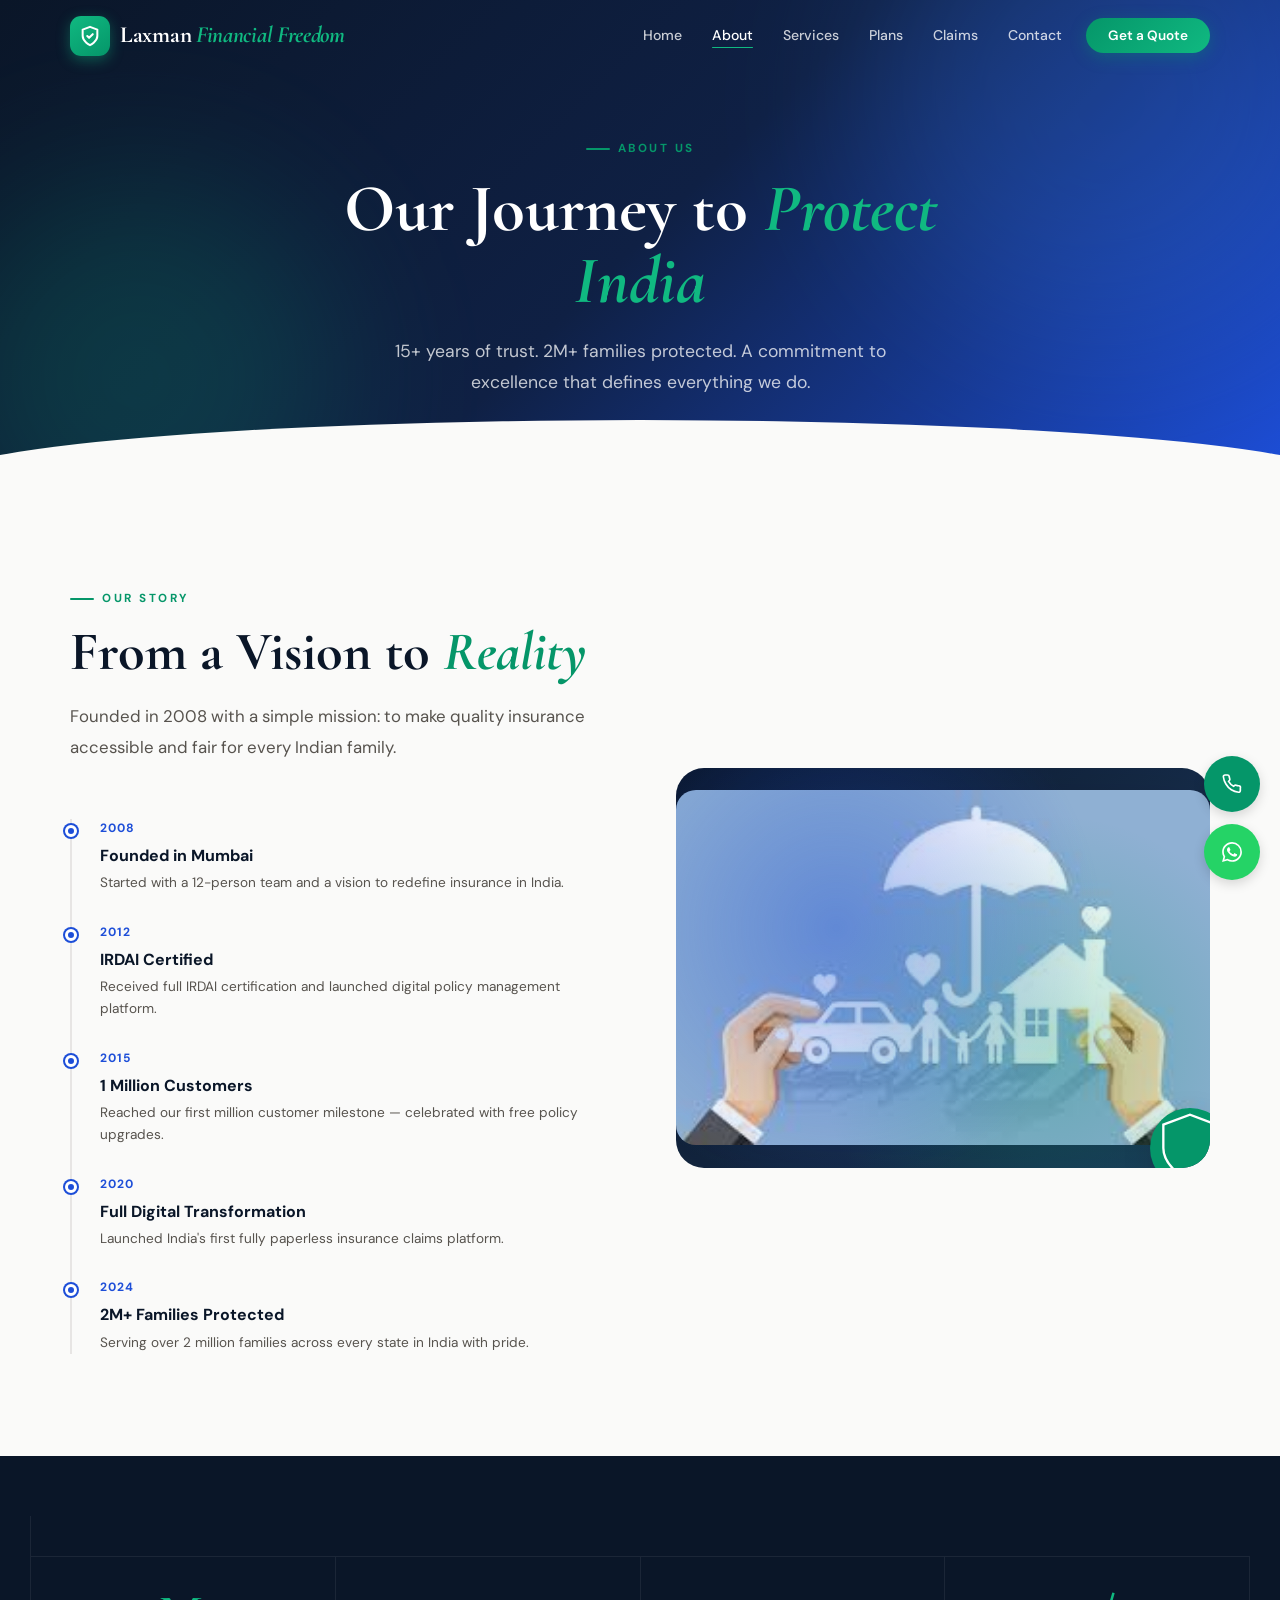
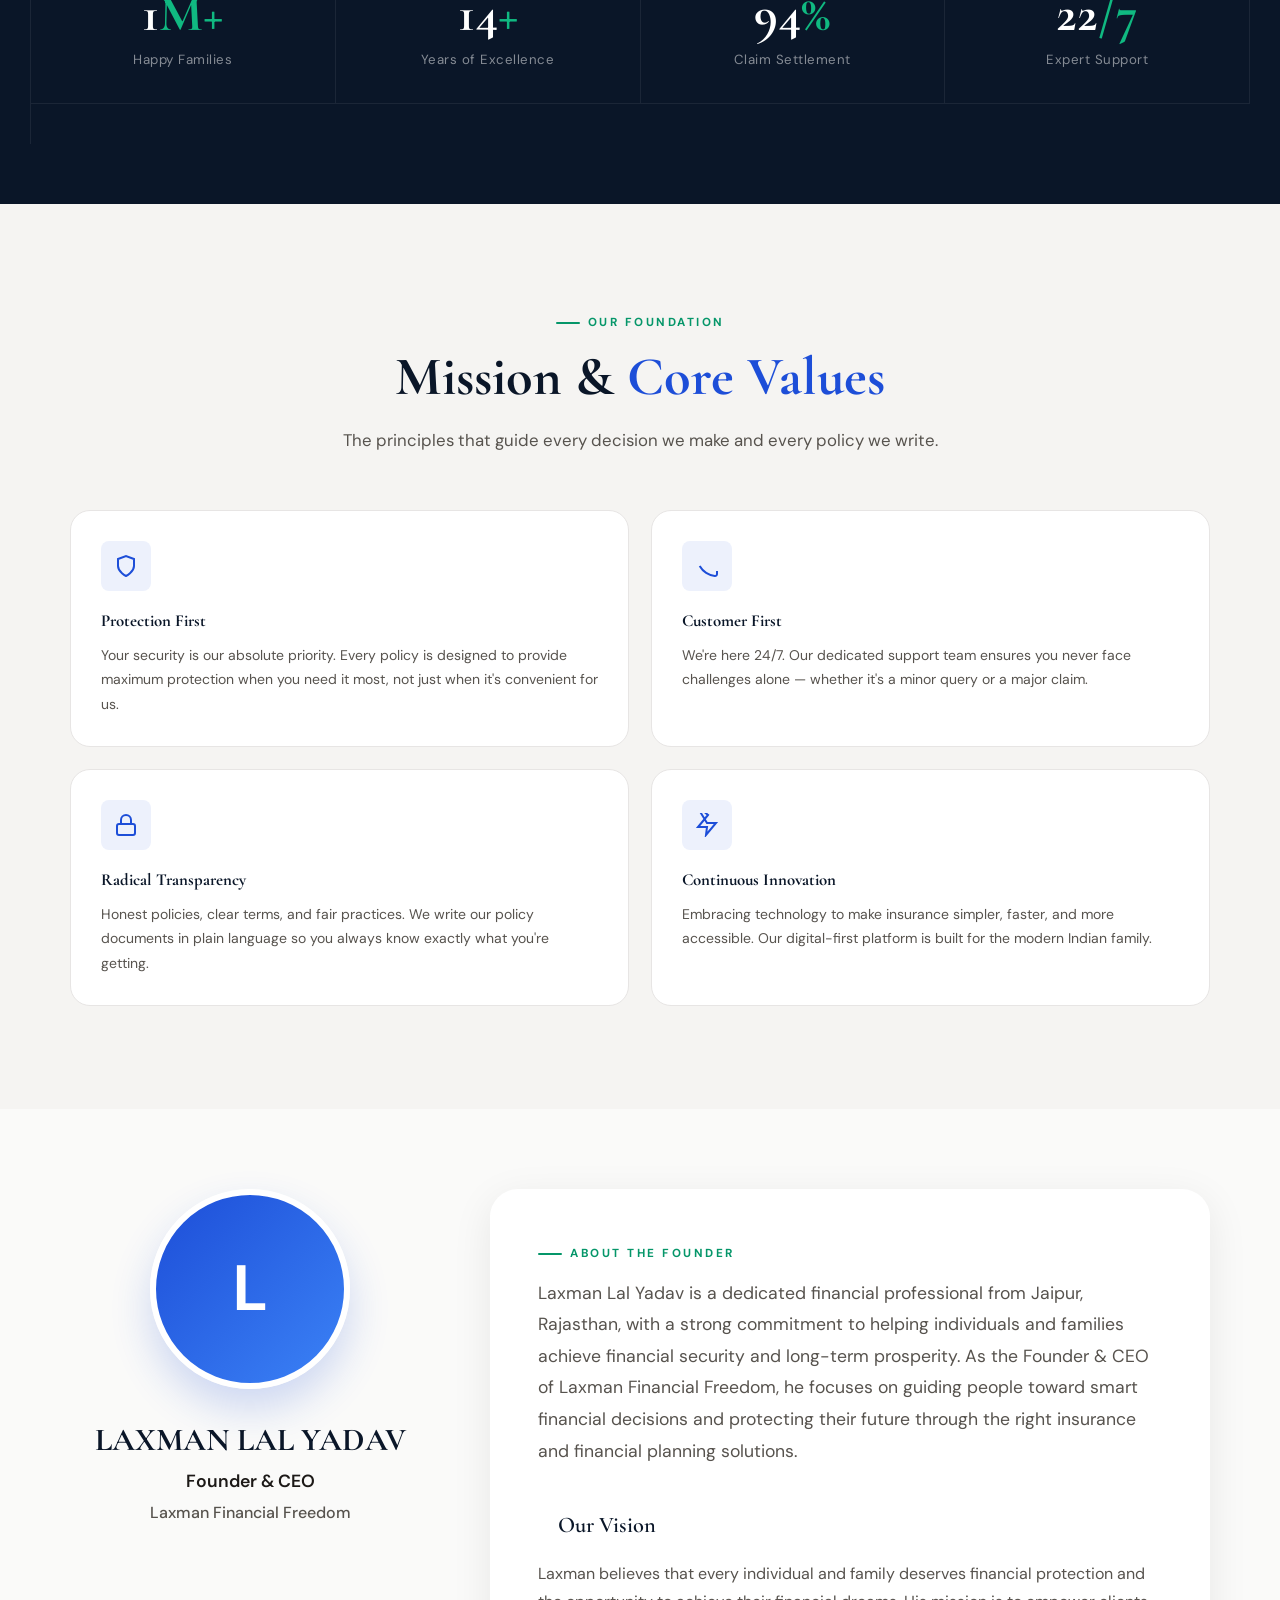
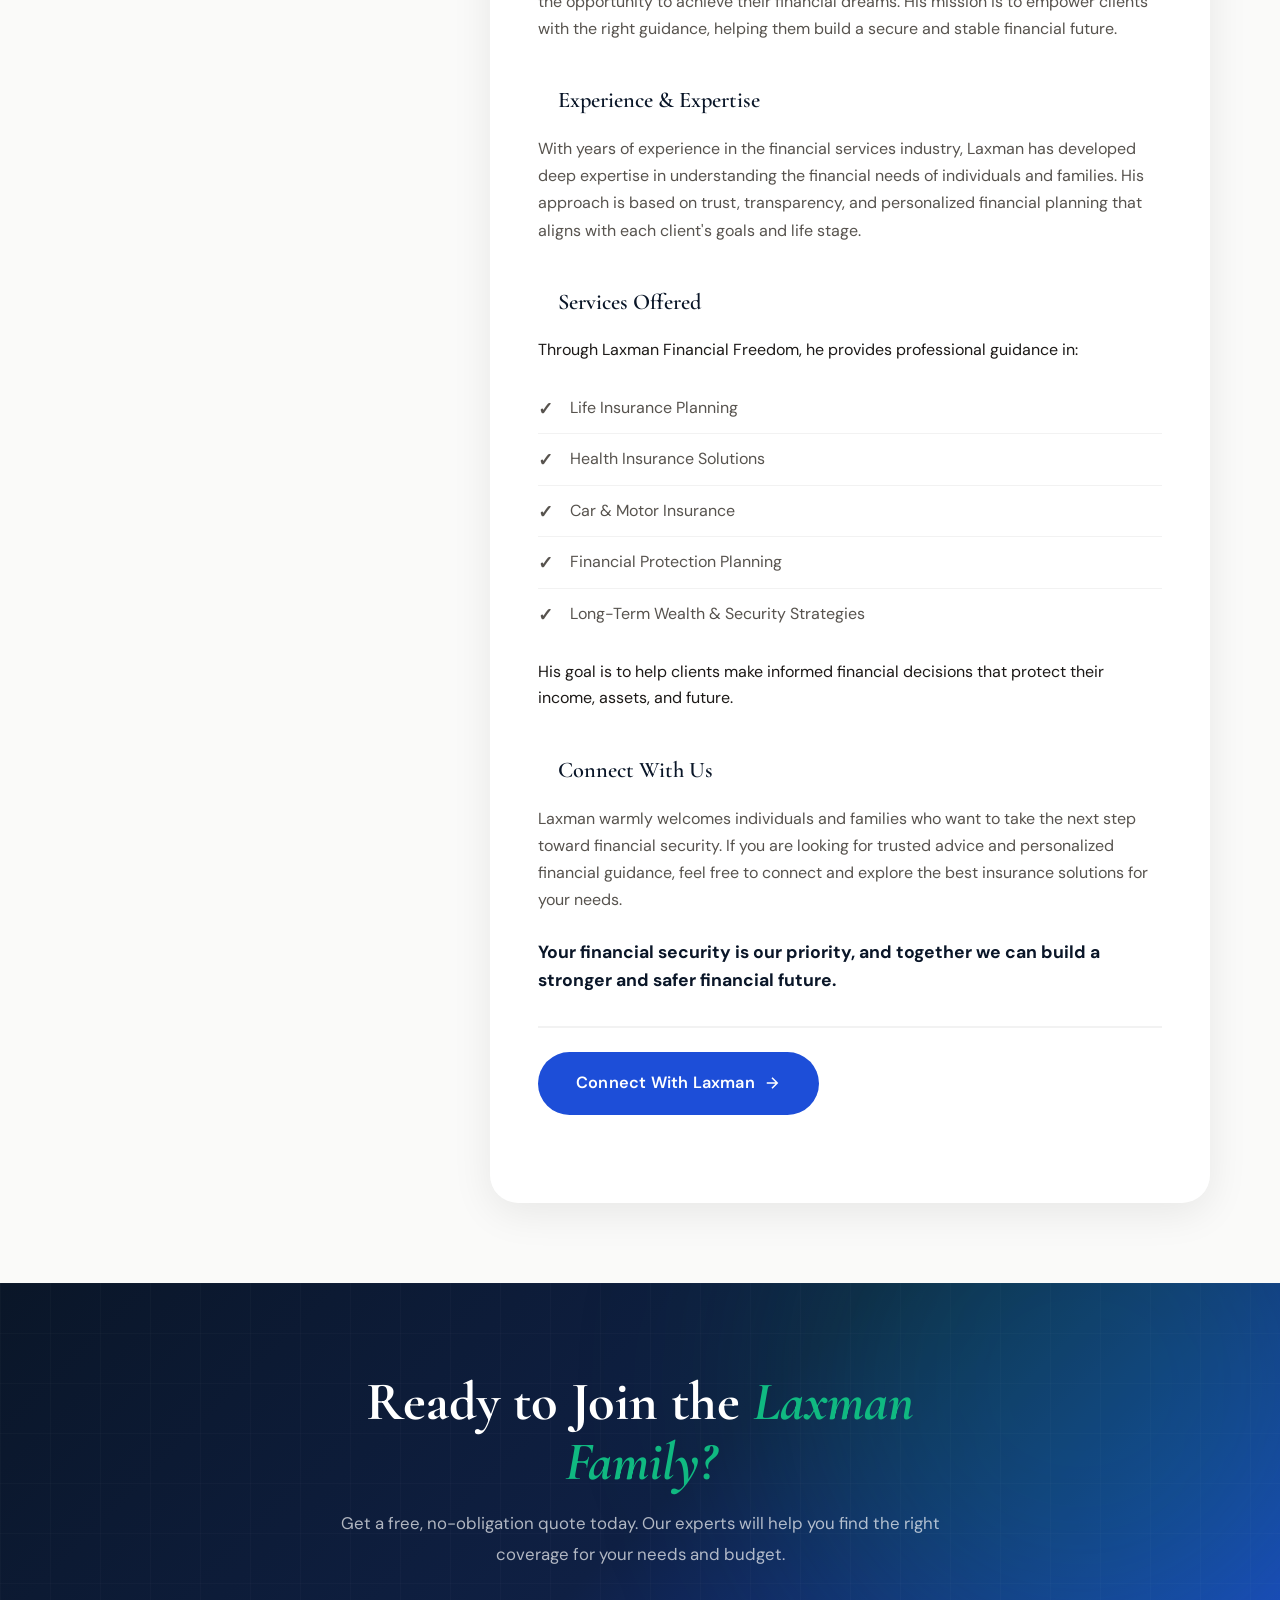
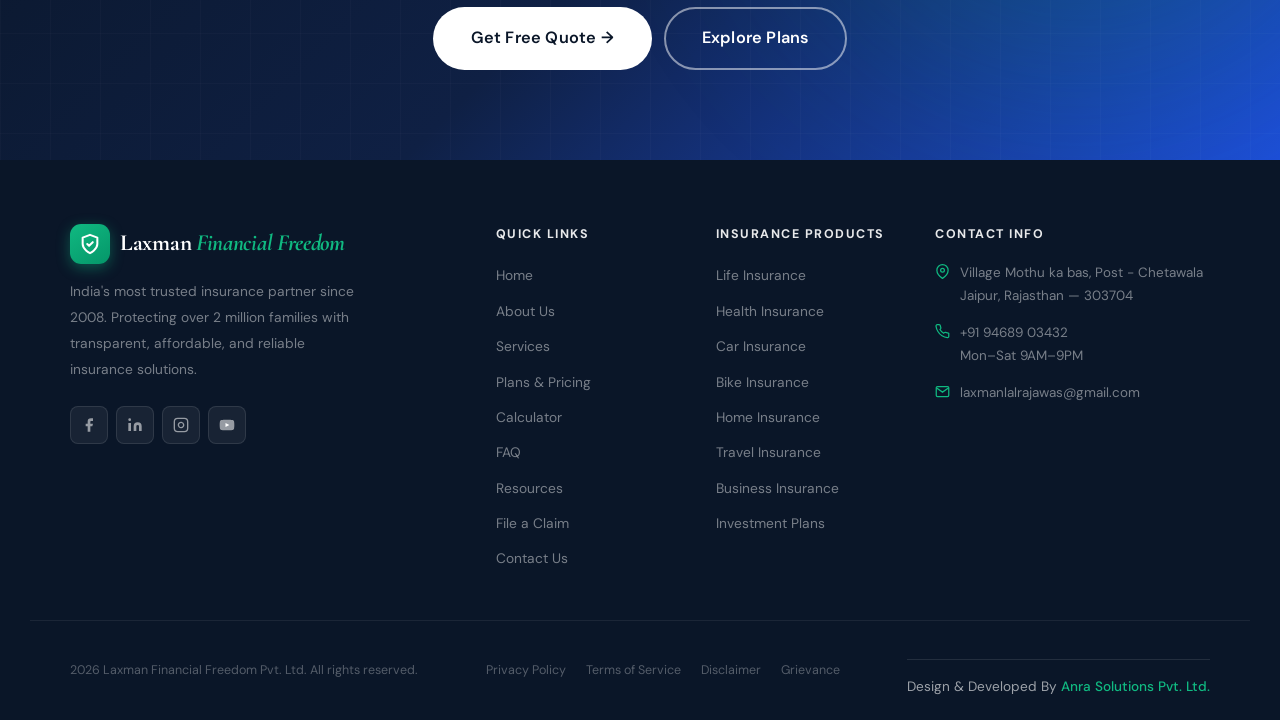
==== commit a663e39b: "social media icon added" ====
--- a/about.html
+++ b/about.html
@@ -242,86 +242,68 @@
   </div>
 </section>
 
+<!-- FOOTER -->
+
 <footer class="footer">
   <div class="footer-top">
     <div class="footer-brand">
       <a href="index.html" class="nav-logo" style="margin-bottom:14px;display:inline-flex">
-        <span class="logo-shield">
-          <svg viewBox="0 0 24 24" fill="none" stroke="#fff" stroke-width="2.2" stroke-linecap="round" stroke-linejoin="round">
-            <path d="M12 22s8-4 8-10V5l-8-3-8 3v7c0 6 8 10 8 10z"/>
-            <polyline points="9 12 11 14 15 10"/>
-          </svg>
-        </span>
+        <span class="logo-shield"><svg viewBox="0 0 24 24" fill="none" stroke="#fff" stroke-width="2.2" stroke-linecap="round" stroke-linejoin="round"><path d="M12 22s8-4 8-10V5l-8-3-8 3v7c0 6 8 10 8 10z"/><polyline points="9 12 11 14 15 10"/></svg></span>
         <span class="logo-name">Laxman<span> Financial Freedom</span></span>
       </a>
-      <p class="footer-desc">India's most trusted insurance partner since 2008. Protecting over 2 million families with transparent, affordable solutions.</p>
+      <p class="footer-desc">India's most trusted insurance partner since 2008. Protecting over 2 million families with transparent, affordable, and reliable insurance solutions.</p>
       <div class="footer-socials">
-        <a href="#" class="social-btn" aria-label="Facebook">
-          <svg width="16" height="16" viewBox="0 0 24 24" fill="currentColor">
-            <path d="M18 2h-3a5 5 0 0 0-5 5v3H7v4h3v8h4v-8h3l1-4h-4V7a1 1 0 0 1 1-1h3z"/>
-          </svg>
-        </a>
-        <a href="#" class="social-btn" aria-label="LinkedIn">
-          <svg width="16" height="16" viewBox="0 0 24 24" fill="currentColor">
-            <path d="M16 8a6 6 0 0 1-6 6v6h-4v-6a2 2 0 0 0-2-2 2 2 0 0 0-2-2h-4v6h-4v-6a6 6 0 0 1-6-6z"/>
-          </svg>
-        </a>
-        <a href="#" class="social-btn" aria-label="Instagram">
-          <svg width="16" height="16" viewBox="0 0 24 24" fill="currentColor">
-            <rect x="2" y="2" width="20" height="20" rx="5" ry="5"/>
-            <path d="M16 11.37A4 4 0 1 1 12.63 8a4 4 0 0 1-3.37 3.37 4 4 0 0 1-3.37-3.37z"/>
-          </svg>
-        </a>
+        <a href="https://www.facebook.com/p/Laxman-Financial-freedom-100092306474612/" class="social-btn" aria-label="Facebook"><svg width="16" height="16" viewBox="0 0 24 24" fill="currentColor"><path d="M18 2h-3a5 5 0 0 0-5 5v3H7v4h3v8h4v-8h3l1-4h-4V7a1 1 0 0 1 1-1h3z"/></svg></a>
+        <a href="https://www.linkedin.com/in/laxman-lal-yadav-aa1679216/" class="social-btn" aria-label="LinkedIn"><svg width="16" height="16" viewBox="0 0 24 24" fill="currentColor"><path d="M16 8a6 6 0 0 1 6 6v7h-4v-7a2 2 0 0 0-4 0v7h-4v-7a6 6 0 0 1 6-6zM2 9h4v12H2z"/><circle cx="4" cy="4" r="2"/></svg></a>
+        <a href="https://www.instagram.com/laxman.l.yadav/" class="social-btn" aria-label="Instagram"><svg width="16" height="16" viewBox="0 0 24 24" fill="none" stroke="currentColor" stroke-width="2"><rect x="2" y="2" width="20" height="20" rx="5"/><path d="M16 11.37A4 4 0 1 1 12.63 8 4 4 0 0 1 16 11.37z"/><line x1="17.5" y1="6.5" x2="17.51" y2="6.5"/></svg></a>
+        <a href="#" class="social-btn" aria-label="YouTube"><svg width="16" height="16" viewBox="0 0 24 24" fill="currentColor"><path d="M22.54 6.42a2.78 2.78 0 0 0-1.95-1.96C18.88 4 12 4 12 4s-6.88 0-8.59.46a2.78 2.78 0 0 0-1.95 1.96A29 29 0 0 0 1 12a29 29 0 0 0 .46 5.58A2.78 2.78 0 0 0 3.41 19.6C5.12 20 12 20 12 20s6.88 0 8.59-.46a2.78 2.78 0 0 0 1.96-1.95A29 29 0 0 0 23 12a29 29 0 0 0-.46-5.58z"/><polygon points="9.75 15.02 15.5 12 9.75 8.98 9.75 15.02" fill="white"/></svg></a>
       </div>
     </div>
     <div class="footer-col">
       <h5>Quick Links</h5>
       <ul>
         <li><a href="index.html">Home</a></li>
-        <li><a href="about.html">About</a></li>
+        <li><a href="about.html">About Us</a></li>
         <li><a href="services.html">Services</a></li>
-        <li><a href="plans.html">Plans</a></li>
-        <li><a href="claims.html">Claims</a></li>
-        <li><a href="contact.html">Contact</a></li>
+        <li><a href="plans.html">Plans & Pricing</a></li>
+        <li><a href="#calculator">Calculator</a></li>
+        <li><a href="#faq">FAQ</a></li>
+        <li><a href="#resources">Resources</a></li>
+        <li><a href="claims.html">File a Claim</a></li>
+        <li><a href="contact.html">Contact Us</a></li>
       </ul>
     </div>
     <div class="footer-col">
-      <h5>Services</h5>
+      <h5>Insurance Products</h5>
       <ul>
         <li><a href="services.html">Life Insurance</a></li>
         <li><a href="services.html">Health Insurance</a></li>
         <li><a href="services.html">Car Insurance</a></li>
+        <li><a href="services.html">Bike Insurance</a></li>
         <li><a href="services.html">Home Insurance</a></li>
         <li><a href="services.html">Travel Insurance</a></li>
         <li><a href="services.html">Business Insurance</a></li>
+        <li><a href="services.html">Investment Plans</a></li>
       </ul>
     </div>
     <div class="footer-col">
       <h5>Contact Info</h5>
       <div class="footer-contact-li">
-        <svg width="14" height="14" viewBox="0 0 24 24" fill="none" stroke="currentColor" stroke-width="2">
-          <path d="M21 10c0 7-9 13-9 13s-9-6-9-13a9 9 0 0 1 18 0z"/>
-          <circle cx="12" cy="10" r="3"/>
-        </svg>
+        <svg width="15" height="15" viewBox="0 0 24 24" fill="none" stroke="currentColor" stroke-width="2"><path d="M21 10c0 7-9 13-9 13s-9-6-9-13a9 9 0 0 1 18 0z"/><circle cx="12" cy="10" r="3"/></svg>
         <p>Village Mothu ka bas, Post - Chetawala<br/>Jaipur, Rajasthan — 303704</p>
       </div>
       <div class="footer-contact-li">
-        <svg width="14" height="14" viewBox="0 0 24 24" fill="none" stroke="currentColor" stroke-width="2">
-          <path d="M22 16.92v3a2 2 0 0 1-2.18 2 19.79 19.79 0 0 1-8.63-3.07A19.5 19.5 0 0 1 4.69 12a19.79 19.79 0 0 1-3.07-8.67A2 2 0 0 1 3.6 1.18h3a2 2 0 0 1 2 1.72c.127.96.361 1.903.7 2.81a2 2 0 0 1-.45 2.11L7.91 8.79a16 16 0 0 0 6 6l.91-.91a2 2 0 0 1 2.11-.45c.907.339 1.85.573 2.81.7A2 2 0 0 1 22 16.92z"/>
-        </svg>
-        <p>+91 94689 03432</p>
+        <svg width="15" height="15" viewBox="0 0 24 24" fill="none" stroke="currentColor" stroke-width="2"><path d="M22 16.92v3a2 2 0 0 1-2.18 2 19.79 19.79 0 0 1-8.63-3.07A19.5 19.5 0 0 1 4.69 12a19.79 19.79 0 0 1-3.07-8.67A2 2 0 0 1 3.6 1.18h3a2 2 0 0 1 2 1.72c.127.96.361 1.903.7 2.81a2 2 0 0 1-.45 2.11L7.91 8.79a16 16 0 0 0 6 6l.91-.91a2 2 0 0 1 2.11-.45c.907.339 1.85.573 2.81.7A2 2 0 0 1 22 16.92z"/></svg>
+        <p>+91 94689 03432<br/>Mon–Sat 9AM–9PM</p>
       </div>
       <div class="footer-contact-li">
-        <svg width="14" height="14" viewBox="0 0 24 24" fill="none" stroke="currentColor" stroke-width="2">
-          <path d="M4 4h16c1.1 0 2 .9 2 2v12c0 1.1-.9 2-2 2H4c-1.1 0-2-.9-2-2V6c0-1.1.9-2 2-2z"/>
-          <polyline points="22,6 12,13 2,6"/>
-        </svg>
+        <svg width="15" height="15" viewBox="0 0 24 24" fill="none" stroke="currentColor" stroke-width="2"><path d="M4 4h16c1.1 0 2 .9 2 2v12c0 1.1-.9 2-2 2H4c-1.1 0-2-.9-2-2V6c0-1.1.9-2 2-2z"/><polyline points="22,6 12,13 2,6"/></svg>
         <p>laxmanlalrajawas@gmail.com</p>
       </div>
     </div>
   </div>
   <div class="footer-bottom">
-    <p class="footer-copy">2024 Laxman Financial Freedom Pvt. Ltd. All rights reserved. | IRDAI Reg. IRDA/REG/2008/456</p>
+    <p class="footer-copy">2026 Laxman Financial Freedom Pvt. Ltd. All rights reserved. </p>
     <div class="footer-links">
       <a href="#">Privacy Policy</a>
       <a href="#">Terms of Service</a>
@@ -335,10 +317,9 @@
 </footer>
 
 <button class="scroll-top" id="scrollTop" aria-label="Back to top">
-  <svg width="18" height="18" viewBox="0 0 24 24" fill="none" stroke="currentColor" stroke-width="2.5">
-    <path d="M18 15l-6-6-6 6"/>
-  </svg>
+  <svg width="18" height="18" viewBox="0 0 24 24" fill="none" stroke="currentColor" stroke-width="2.5"><path d="M18 15l-6-6-6 6"/></svg>
 </button>
+
 
 <!-- FLOATING CALL & WHATSAPP BUTTONS -->
 <div class="floating-buttons">
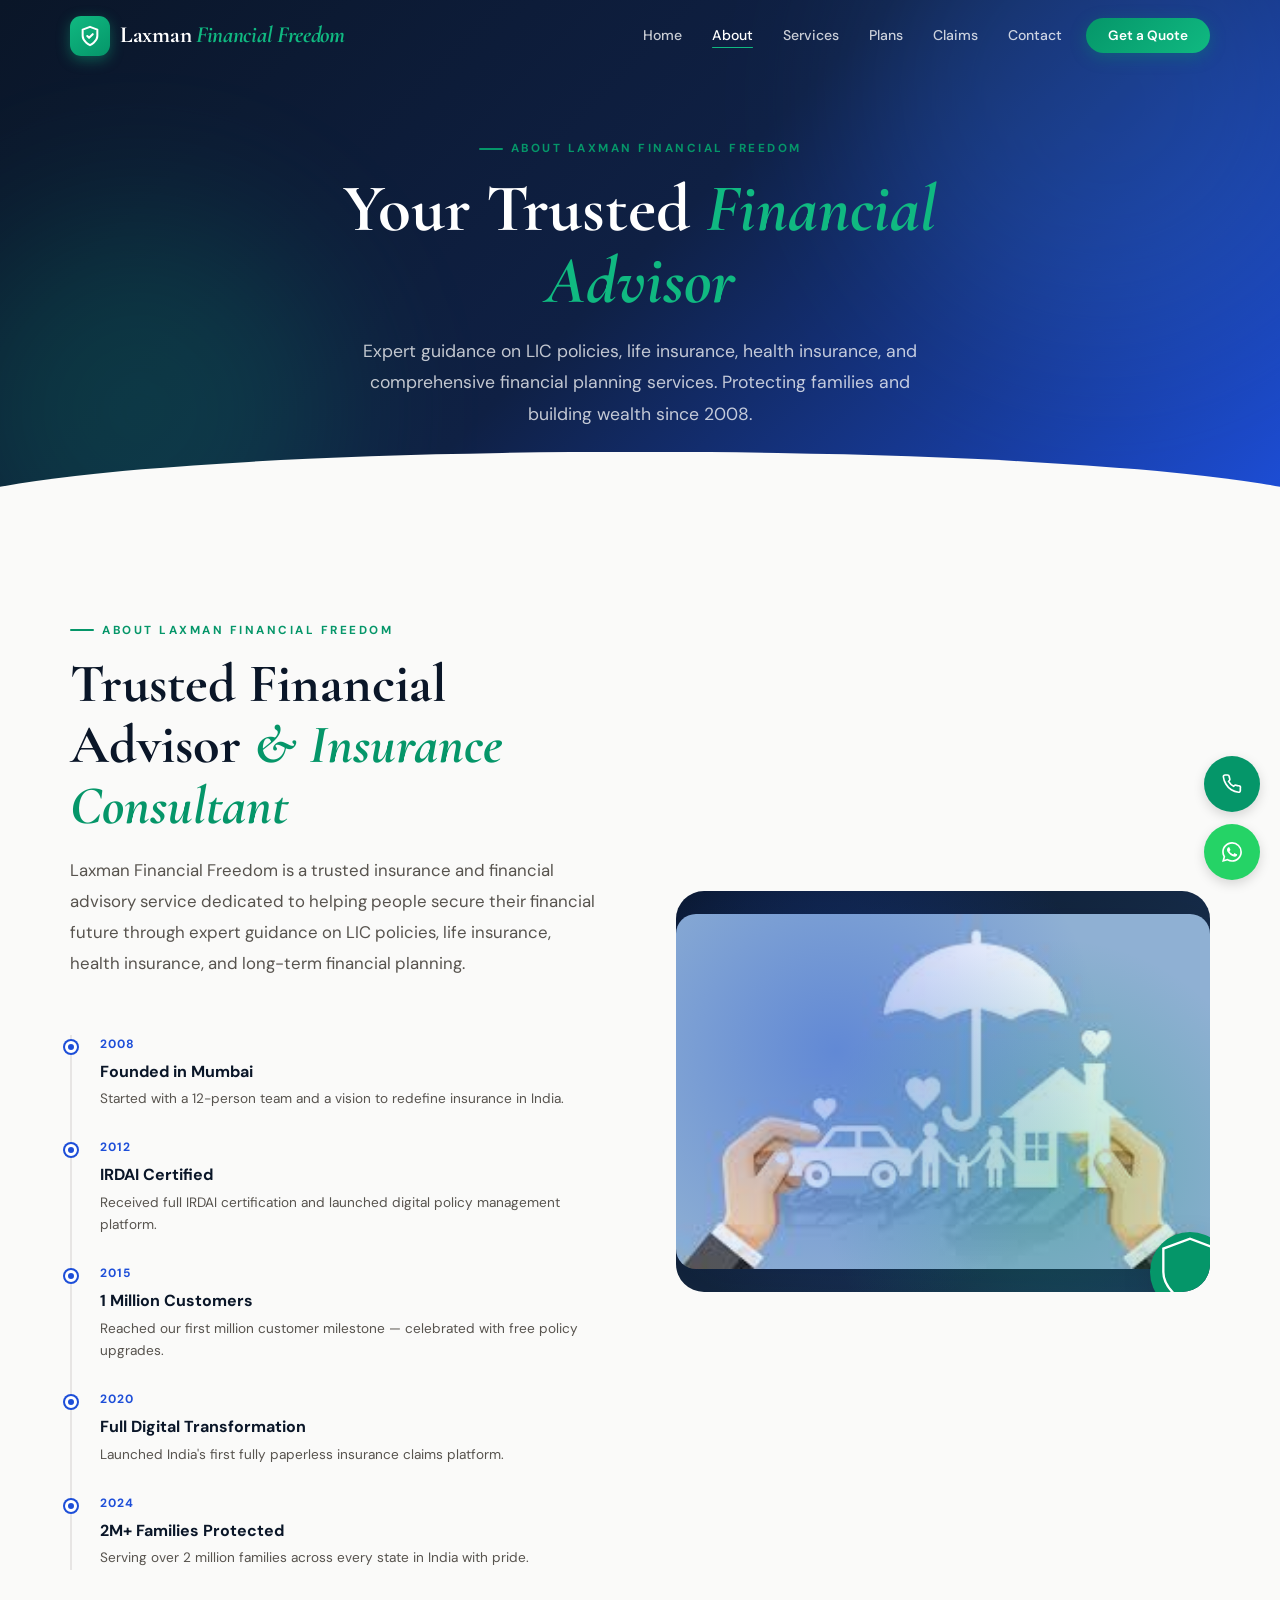
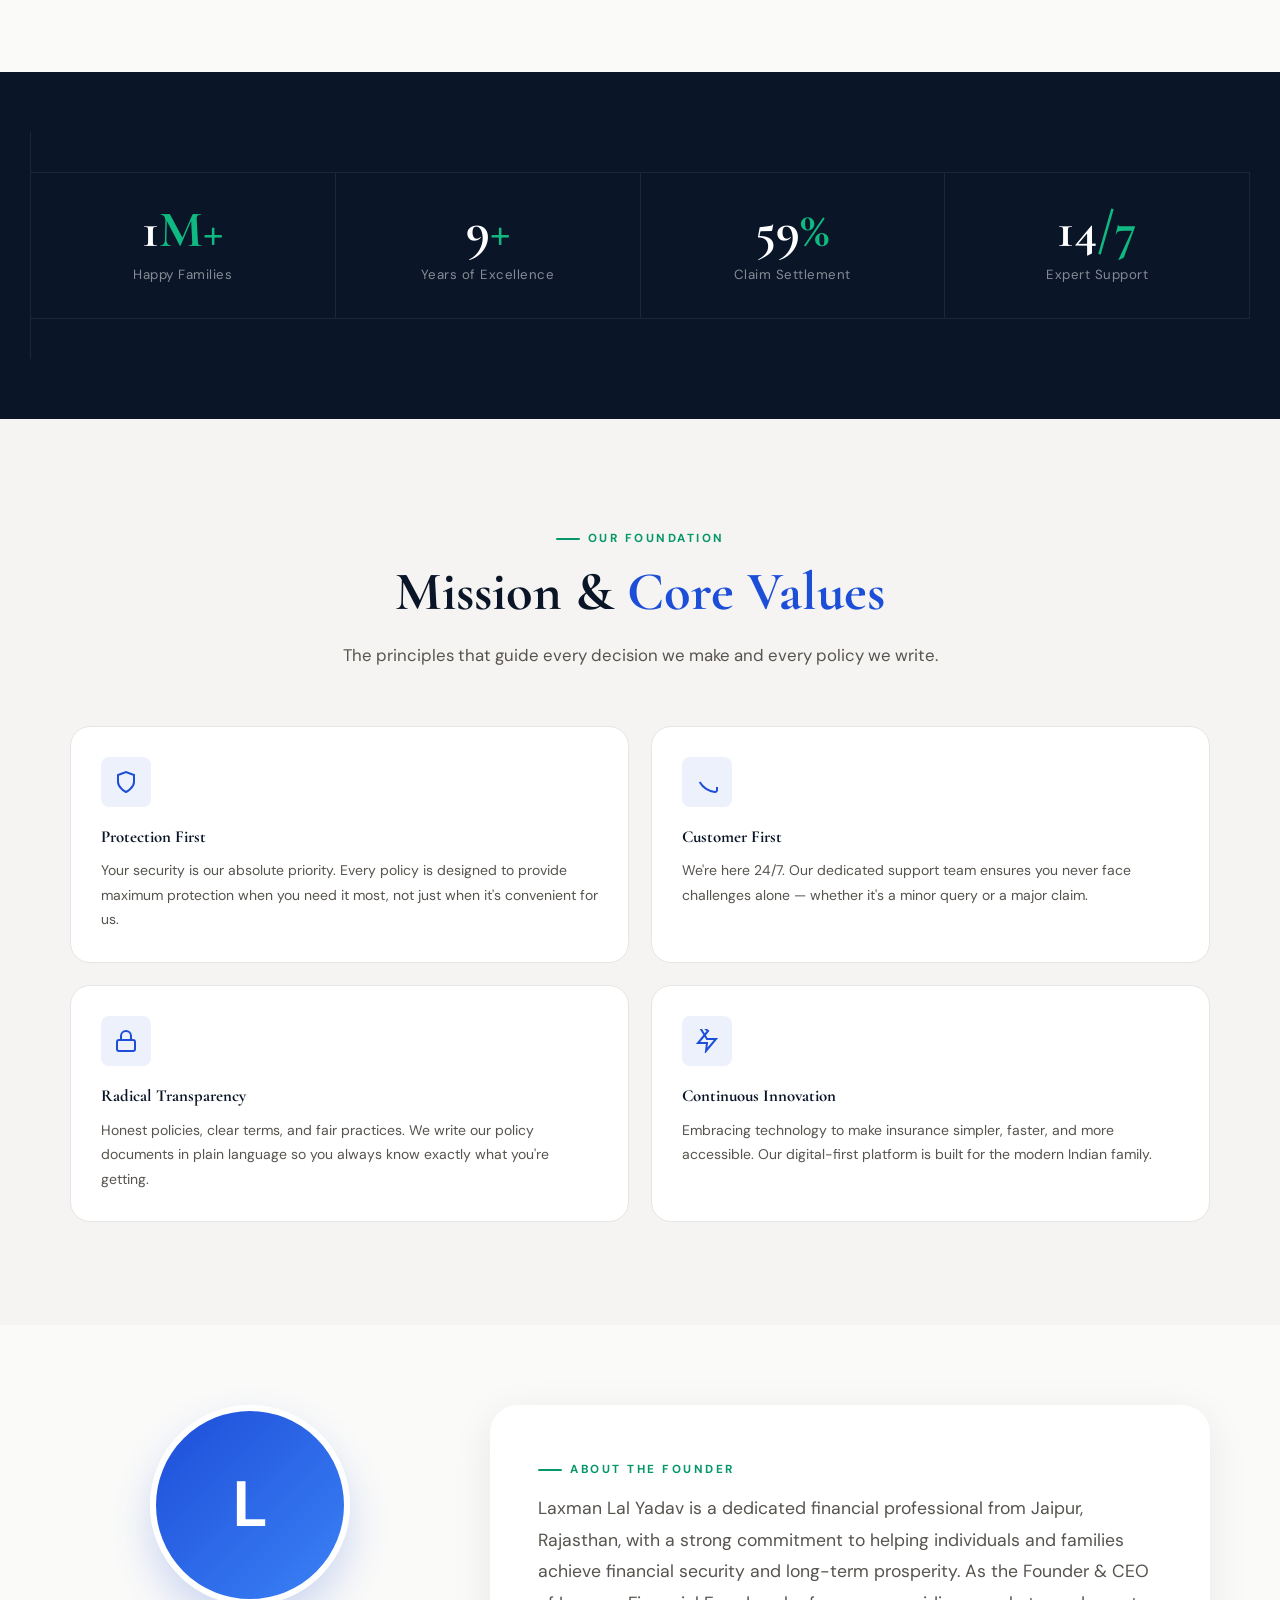
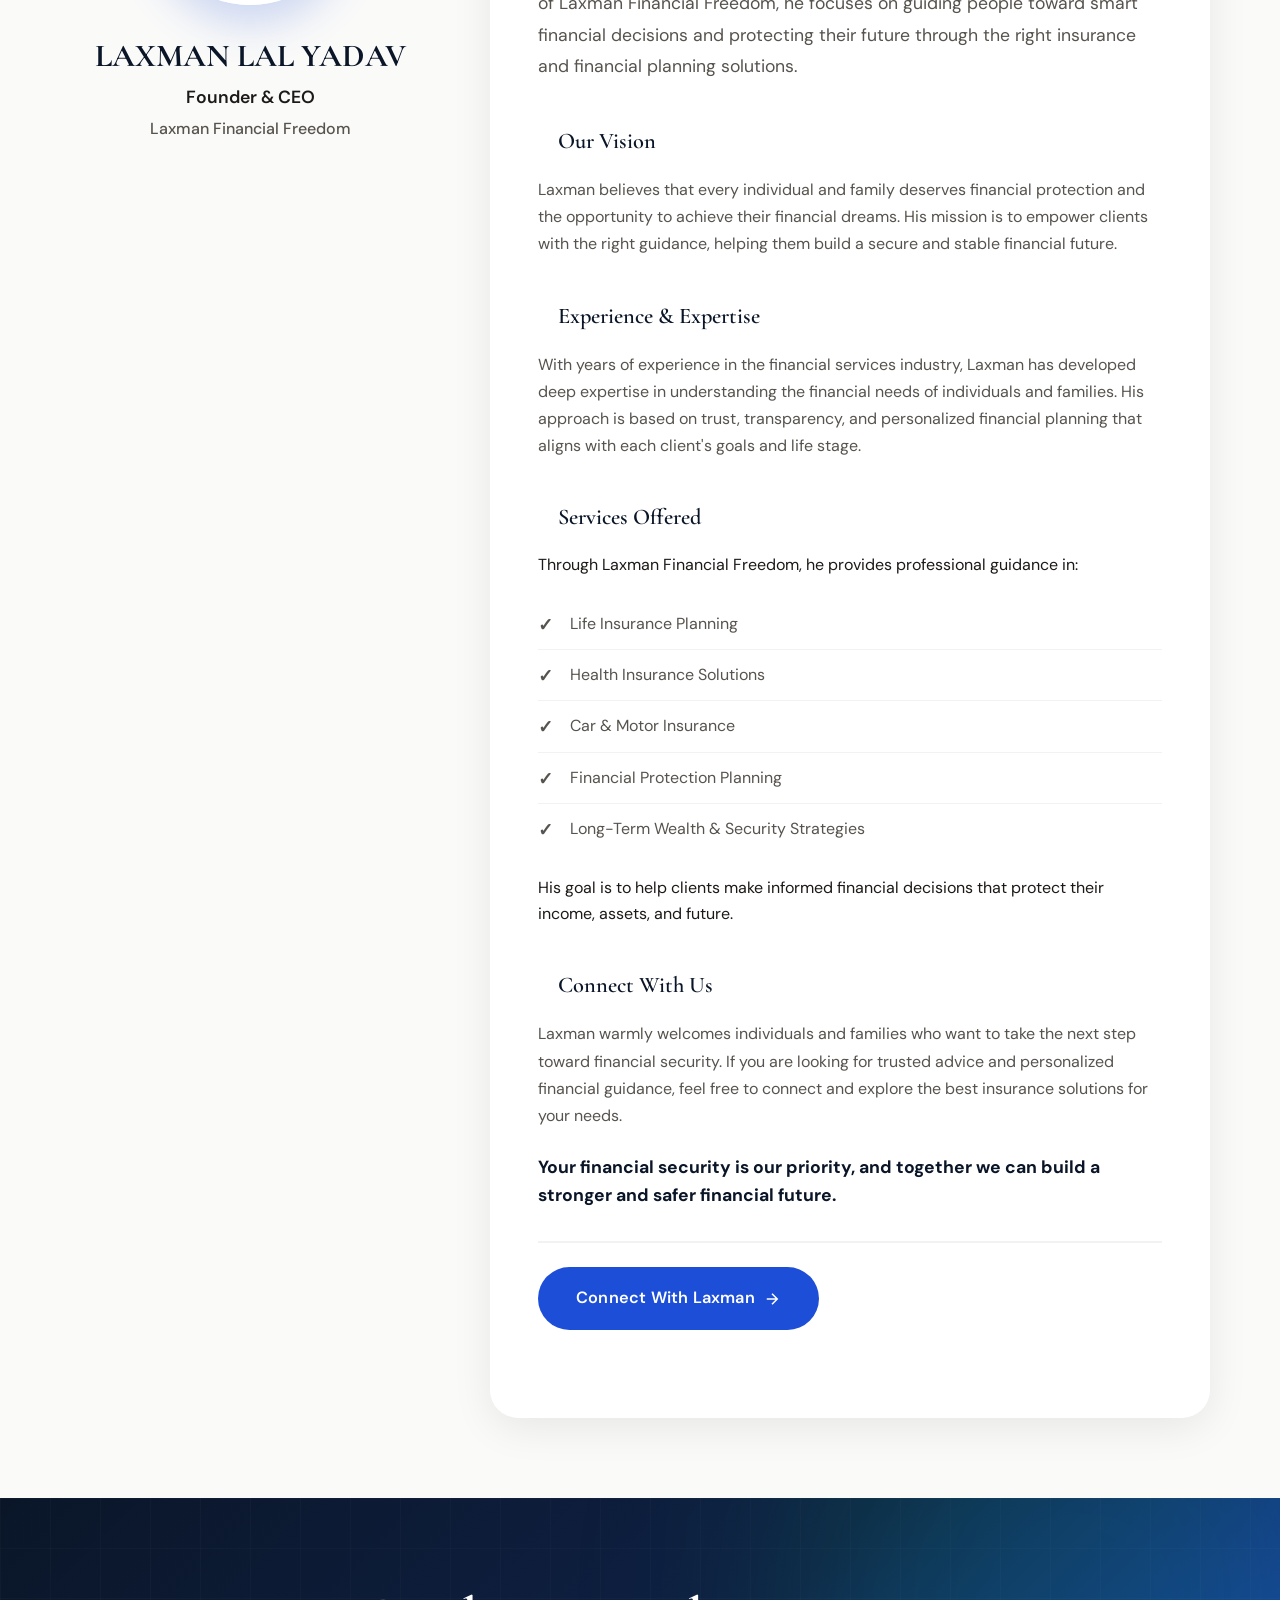
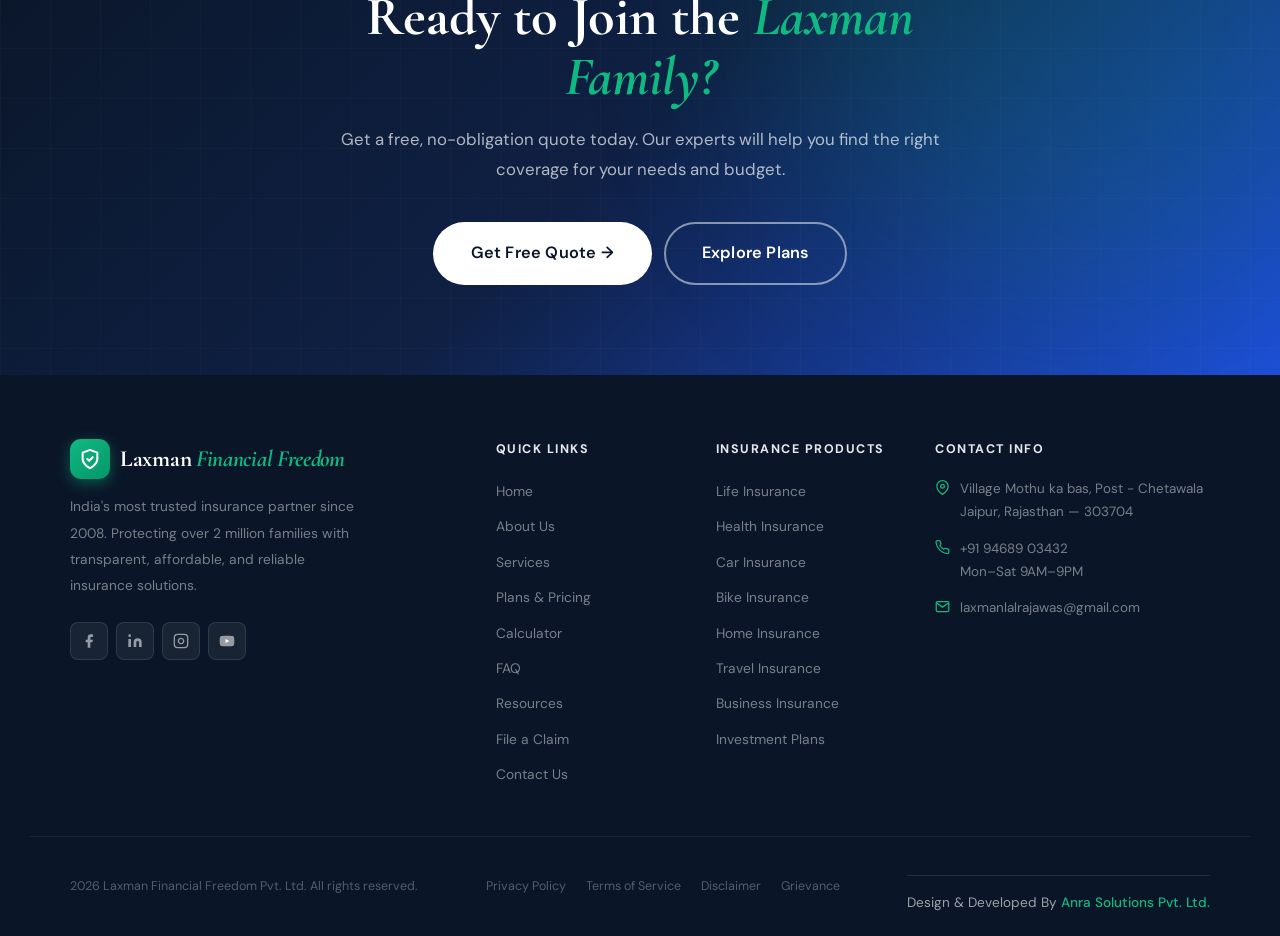
==== commit da31d26c: "Seo key word emplement" ====
--- a/about.html
+++ b/about.html
@@ -3,7 +3,9 @@
 <head>
   <meta charset="UTF-8"/>
   <meta name="viewport" content="width=device-width, initial-scale=1.0"/>
-  <title>About Laxman Financial Freedom — Our Story & Mission</title>
+  <title>About Laxman Financial Freedom - Trusted Financial Advisor & Insurance Consultant</title>
+  <meta name="description" content="Learn about Laxman Financial Freedom - your trusted financial advisor providing expert guidance on LIC policies, life insurance, health insurance, and comprehensive financial planning services.">
+  <meta name="keywords" content="about financial advisor, financial planning services, insurance advisor, life insurance advisor, LIC policy advisor, financial consultant, family financial protection, retirement planning advisor, financial security planning">
   <link rel="preconnect" href="https://fonts.googleapis.com"/>
   <link rel="preconnect" href="https://fonts.gstatic.com" crossorigin/>
   <link href="https://fonts.googleapis.com/css2?family=Cormorant+Garamond:ital,wght@0,500;0,600;0,700;1,400;1,600&family=DM+Sans:opsz,wght@9..40,300;9..40,400;9..40,500;9..40,600;9..40,700&display=swap" rel="stylesheet"/>
@@ -39,9 +41,9 @@
     <div class="mesh-blob mesh-blob-2"></div>
   </div>
   <div class="page-hero-content">
-    <div class="section-label" data-reveal>About Us</div>
-    <h1 class="page-title" data-reveal>Our Journey to <span class="accent">Protect India</span></h1>
-    <p class="page-subtitle" data-reveal>15+ years of trust. 2M+ families protected. A commitment to excellence that defines everything we do.</p>
+    <div class="section-label" data-reveal>About Laxman Financial Freedom</div>
+    <h1 class="page-title" data-reveal>Your Trusted <span class="accent">Financial Advisor</span></h1>
+    <p class="page-subtitle" data-reveal">Expert guidance on LIC policies, life insurance, health insurance, and comprehensive financial planning services. Protecting families and building wealth since 2008.</p>
   </div>
 </section>
 
@@ -50,9 +52,9 @@
   <div class="container">
     <div class="story-grid">
       <div class="story-content">
-        <div class="section-label" data-reveal-left>Our Story</div>
-        <h2 class="section-title" data-reveal-left>From a Vision to <span class="em">Reality</span></h2>
-        <p class="section-sub" data-reveal-left>Founded in 2008 with a simple mission: to make quality insurance accessible and fair for every Indian family.</p>
+        <div class="section-label" data-reveal-left>About Laxman Financial Freedom</div>
+        <h2 class="section-title" data-reveal-left>Trusted Financial Advisor <span class="em">& Insurance Consultant</span></h2>
+        <p class="section-sub" data-reveal-left">Laxman Financial Freedom is a trusted insurance and financial advisory service dedicated to helping people secure their financial future through expert guidance on LIC policies, life insurance, health insurance, and long-term financial planning.</p>
         <div class="story-timeline" data-reveal-left>
           <div class="st-item">
             <div class="st-year">2008</div>
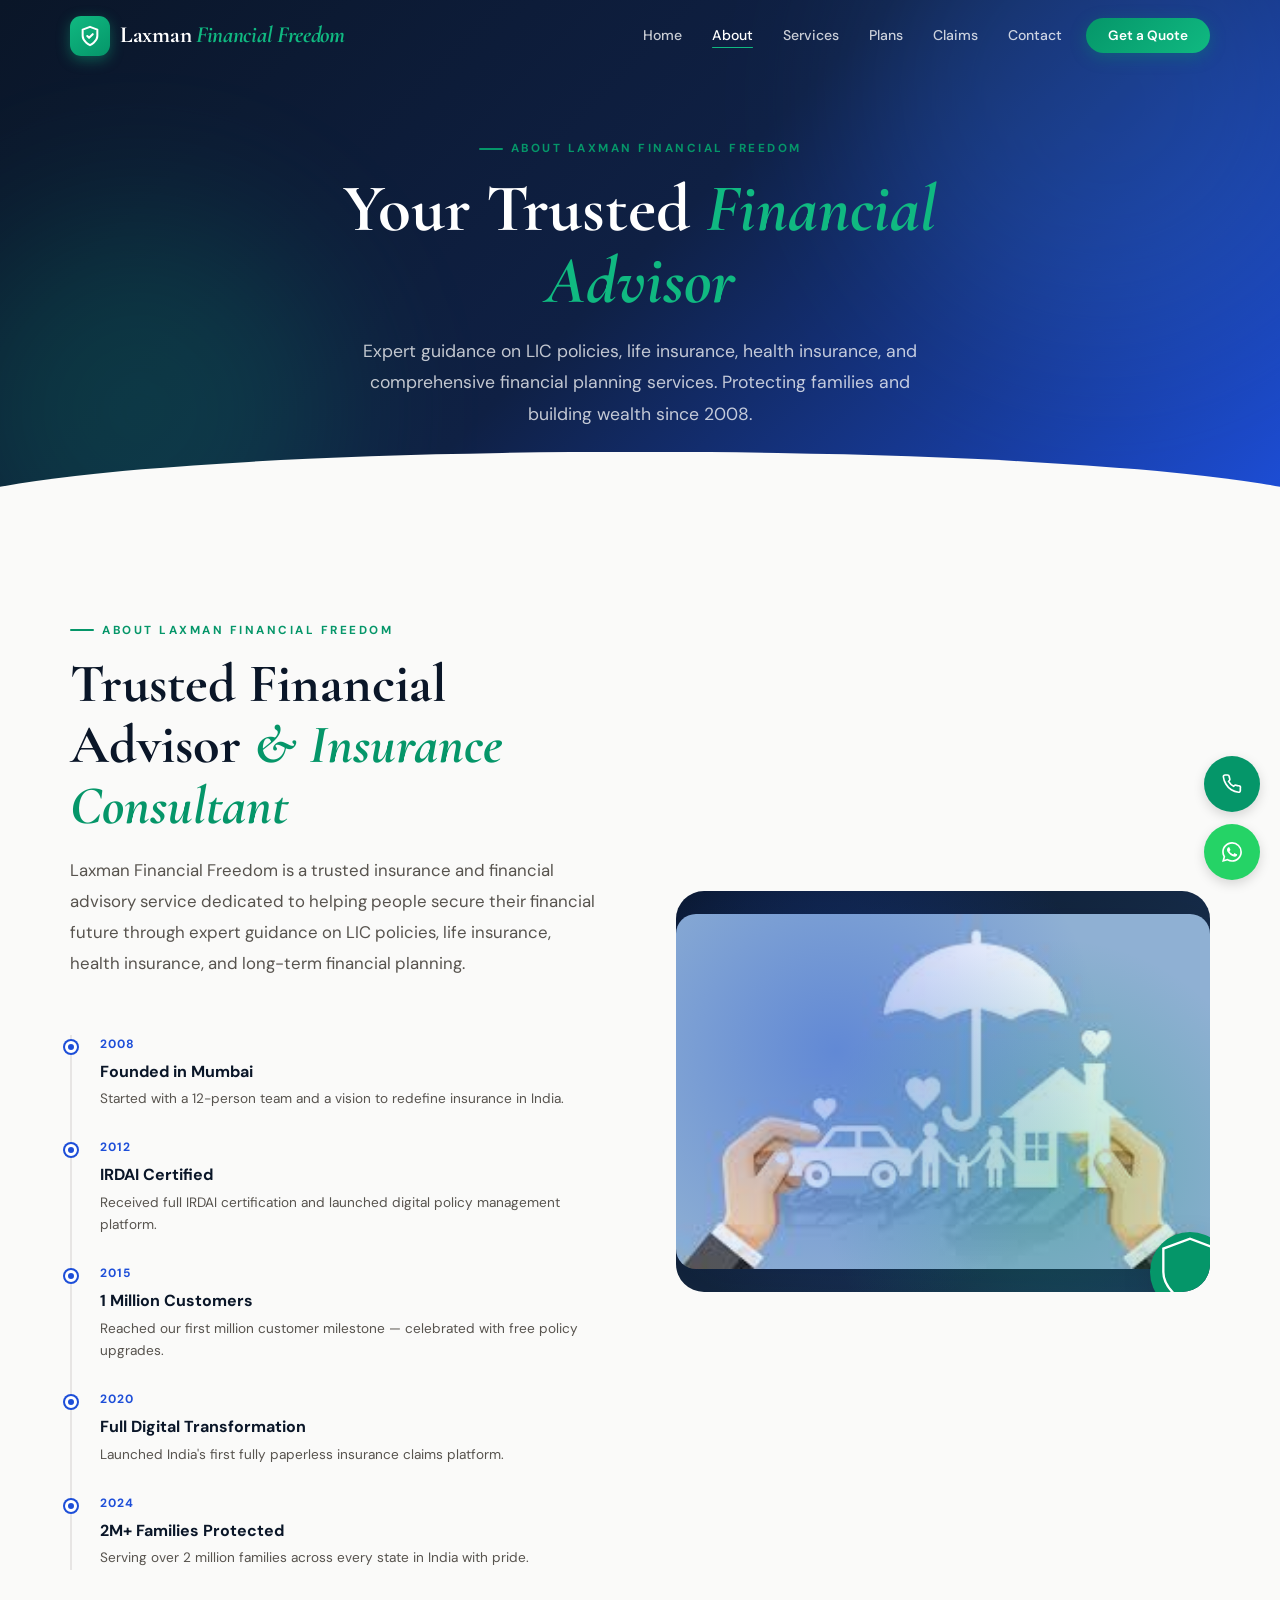
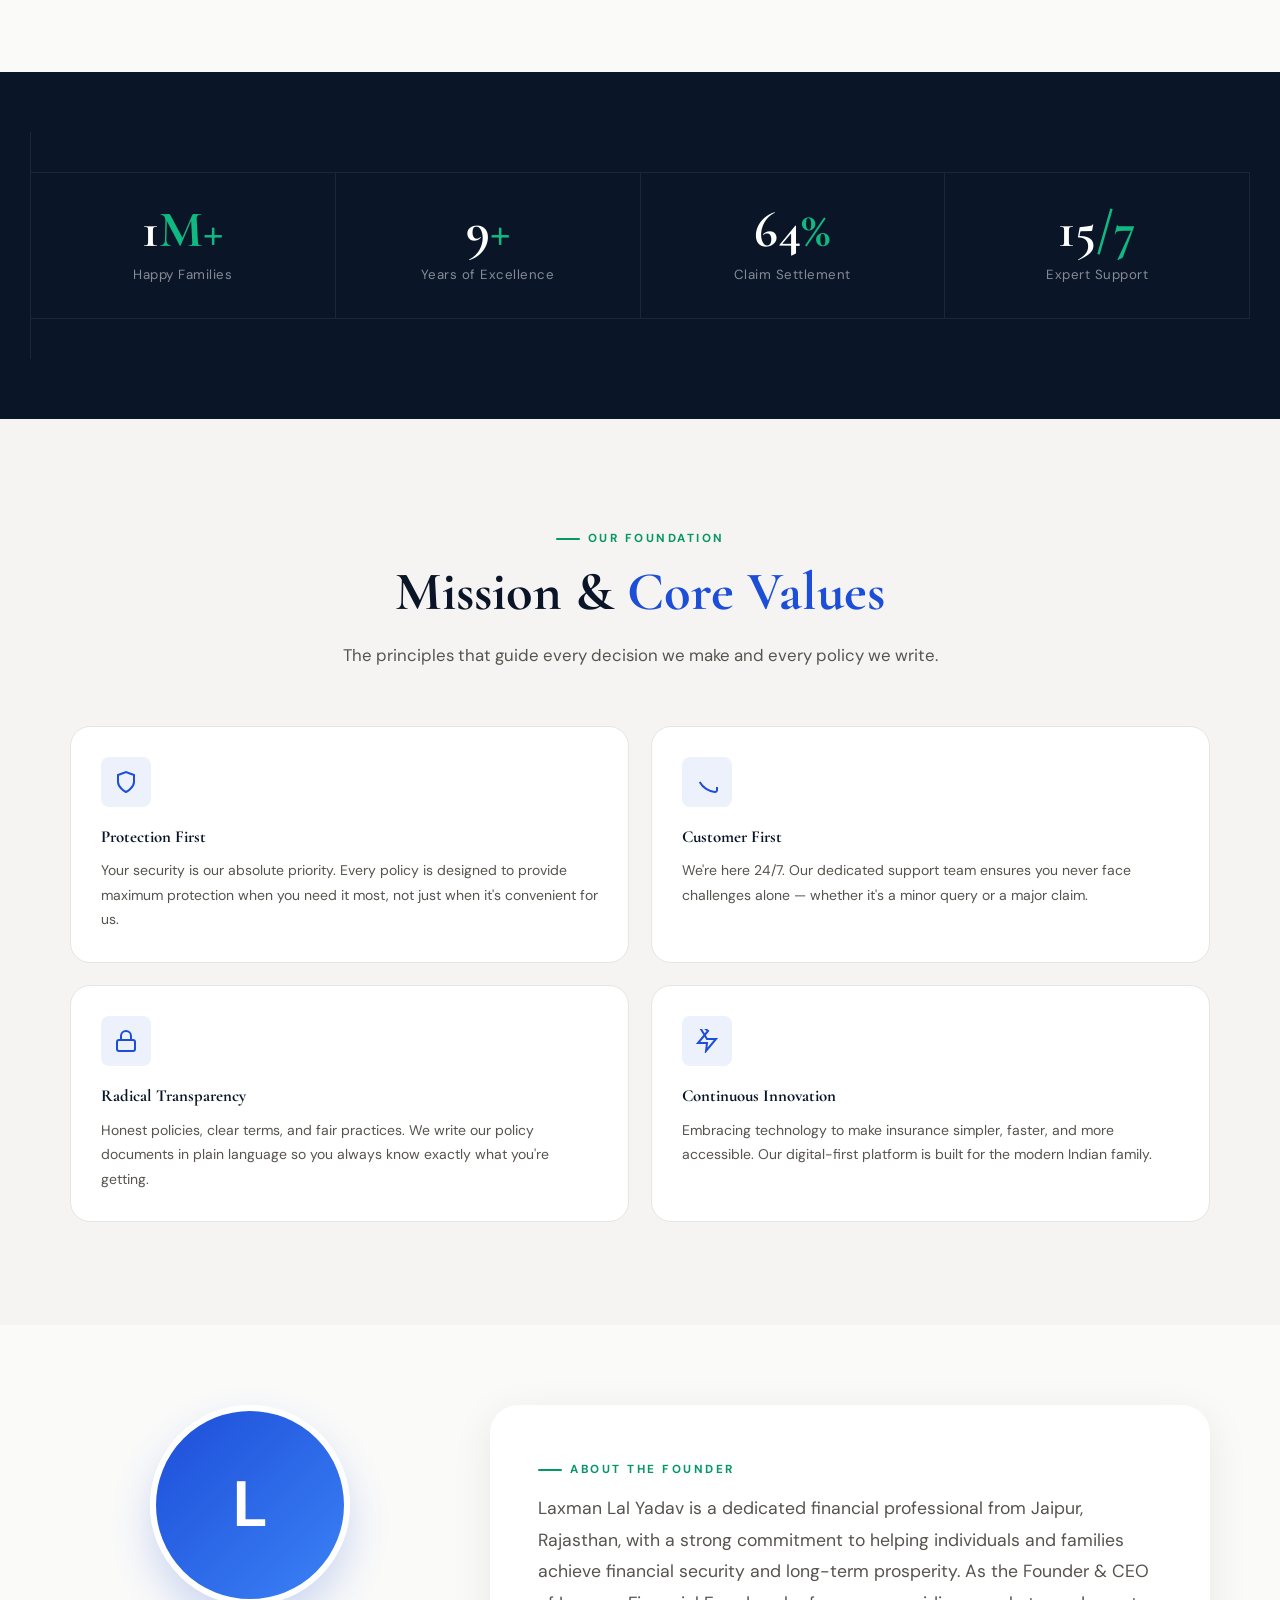
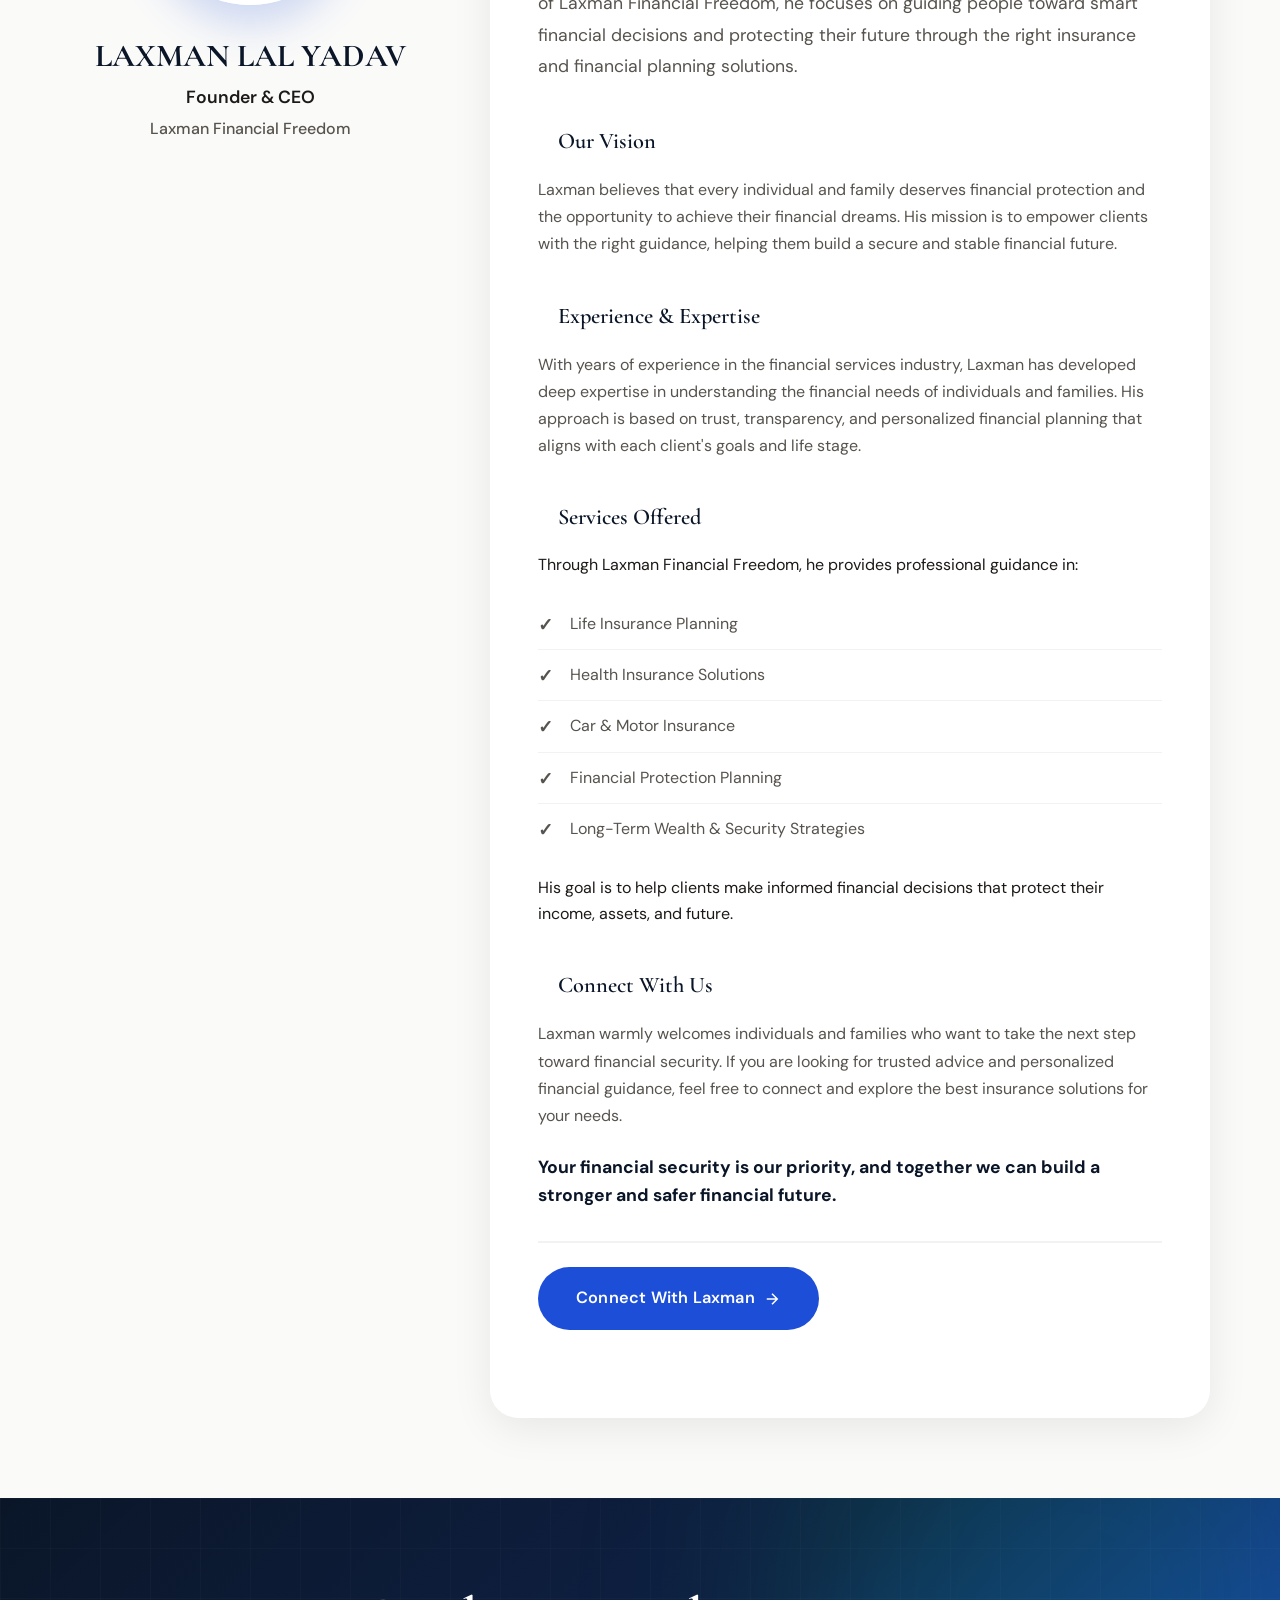
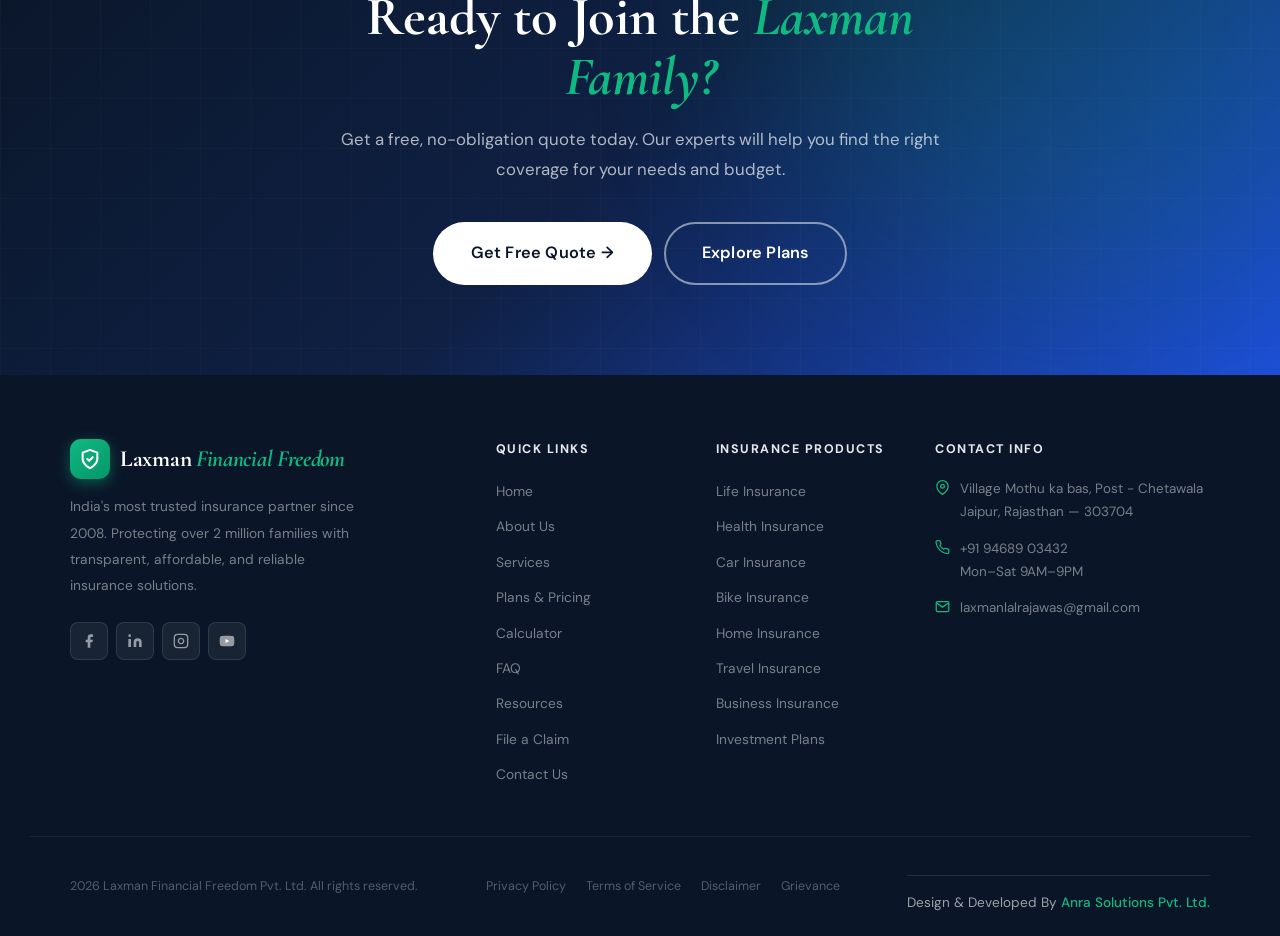
==== commit 42f32d53: "social icon added" ====
--- a/about.html
+++ b/about.html
@@ -258,7 +258,7 @@
         <a href="https://www.facebook.com/p/Laxman-Financial-freedom-100092306474612/" class="social-btn" aria-label="Facebook"><svg width="16" height="16" viewBox="0 0 24 24" fill="currentColor"><path d="M18 2h-3a5 5 0 0 0-5 5v3H7v4h3v8h4v-8h3l1-4h-4V7a1 1 0 0 1 1-1h3z"/></svg></a>
         <a href="https://www.linkedin.com/in/laxman-lal-yadav-aa1679216/" class="social-btn" aria-label="LinkedIn"><svg width="16" height="16" viewBox="0 0 24 24" fill="currentColor"><path d="M16 8a6 6 0 0 1 6 6v7h-4v-7a2 2 0 0 0-4 0v7h-4v-7a6 6 0 0 1 6-6zM2 9h4v12H2z"/><circle cx="4" cy="4" r="2"/></svg></a>
         <a href="https://www.instagram.com/laxman.l.yadav/" class="social-btn" aria-label="Instagram"><svg width="16" height="16" viewBox="0 0 24 24" fill="none" stroke="currentColor" stroke-width="2"><rect x="2" y="2" width="20" height="20" rx="5"/><path d="M16 11.37A4 4 0 1 1 12.63 8 4 4 0 0 1 16 11.37z"/><line x1="17.5" y1="6.5" x2="17.51" y2="6.5"/></svg></a>
-        <a href="#" class="social-btn" aria-label="YouTube"><svg width="16" height="16" viewBox="0 0 24 24" fill="currentColor"><path d="M22.54 6.42a2.78 2.78 0 0 0-1.95-1.96C18.88 4 12 4 12 4s-6.88 0-8.59.46a2.78 2.78 0 0 0-1.95 1.96A29 29 0 0 0 1 12a29 29 0 0 0 .46 5.58A2.78 2.78 0 0 0 3.41 19.6C5.12 20 12 20 12 20s6.88 0 8.59-.46a2.78 2.78 0 0 0 1.96-1.95A29 29 0 0 0 23 12a29 29 0 0 0-.46-5.58z"/><polygon points="9.75 15.02 15.5 12 9.75 8.98 9.75 15.02" fill="white"/></svg></a>
+        <a href="https://www.youtube.com/@financialtipswithlaxman/" class="social-btn" aria-label="YouTube"><svg width="16" height="16" viewBox="0 0 24 24" fill="currentColor"><path d="M22.54 6.42a2.78 2.78 0 0 0-1.95-1.96C18.88 4 12 4 12 4s-6.88 0-8.59.46a2.78 2.78 0 0 0-1.95 1.96A29 29 0 0 0 1 12a29 29 0 0 0 .46 5.58A2.78 2.78 0 0 0 3.41 19.6C5.12 20 12 20 12 20s6.88 0 8.59-.46a2.78 2.78 0 0 0 1.96-1.95A29 29 0 0 0 23 12a29 29 0 0 0-.46-5.58z"/><polygon points="9.75 15.02 15.5 12 9.75 8.98 9.75 15.02" fill="white"/></svg></a>
       </div>
     </div>
     <div class="footer-col">
--- a/css/style.css
+++ b/css/style.css
@@ -2472,3 +2472,164 @@
   .award-item{padding:24px 20px}
   .certifications{padding:32px 20px}
 }
+
+/* ── CONTACT PAGE LAYOUT ── */
+.contact-grid {
+  display: grid;
+  grid-template-columns: 1fr 1fr;
+  gap: 48px;
+  align-items: start;
+}
+
+.contact-grid > div:first-child {
+  grid-column: 1 / -1;
+}
+
+.contact-grid > div:nth-child(2),
+.contact-grid > div:nth-child(3) {
+  grid-column: span 1;
+}
+
+.map-section {
+  display: flex;
+  flex-direction: column;
+}
+
+.map-box {
+  width: 100%;
+  height: 400px;
+  border-radius: var(--r-md);
+  overflow: hidden;
+  box-shadow: var(--sh-md);
+}
+
+.map-box iframe {
+  width: 100%;
+  height: 100%;
+  border: none;
+}
+
+@media (max-width: 968px) {
+  .contact-grid {
+    grid-template-columns: 1fr;
+    gap: 32px;
+  }
+  
+  .contact-grid > div:first-child {
+    grid-column: 1;
+  }
+  
+  .contact-grid > div:nth-child(2),
+  .contact-grid > div:nth-child(3) {
+    grid-column: 1;
+  }
+  
+  .map-box {
+    height: 300px;
+  }
+}
+
+/* ── SOCIAL MEDIA LINKS ── */
+.social-links-grid {
+  display: grid;
+  grid-template-columns: repeat(auto-fit, minmax(280px, 1fr));
+  gap: 16px;
+  margin-top: 24px;
+}
+
+.social-link-card {
+  display: flex;
+  align-items: center;
+  gap: 16px;
+  padding: 20px;
+  background: var(--white);
+  border: 1px solid var(--border);
+  border-radius: var(--r-md);
+  text-decoration: none;
+  color: var(--text);
+  transition: all 0.3s ease;
+  box-shadow: var(--sh-xs);
+}
+
+.social-link-card:hover {
+  transform: translateY(-2px);
+  box-shadow: var(--sh-md);
+  border-color: var(--royal);
+}
+
+.social-icon {
+  width: 48px;
+  height: 48px;
+  border-radius: var(--r-md);
+  display: flex;
+  align-items: center;
+  justify-content: center;
+  flex-shrink: 0;
+}
+
+.social-icon.facebook {
+  background: #1877f2;
+  color: var(--white);
+}
+
+.social-icon.linkedin {
+  background: #0077b5;
+  color: var(--white);
+}
+
+.social-icon.instagram {
+  background: linear-gradient(135deg, #405de6, #5851db, #833ab4, #c13584, #e1306c, #fd1d1d);
+  color: var(--white);
+}
+
+.social-icon.whatsapp {
+  background: #25d366;
+  color: var(--white);
+}
+
+.social-icon.youtube {
+  background: #ff0000;
+  color: var(--white);
+}
+
+.social-info {
+  flex: 1;
+}
+
+.social-name {
+  font-size: 1.1rem;
+  font-weight: 600;
+  color: var(--ink);
+  margin-bottom: 4px;
+}
+
+.social-handle {
+  font-size: 0.9rem;
+  color: var(--text-dim);
+}
+
+/* Responsive Social Links */
+@media (max-width: 768px) {
+  .social-links-grid {
+    grid-template-columns: 1fr;
+    gap: 12px;
+  }
+  
+  .social-link-card {
+    padding: 16px;
+    gap: 12px;
+  }
+  
+  .social-icon {
+    width: 40px;
+    height: 40px;
+  }
+  
+  .social-name {
+    font-size: 1rem;
+  }
+  
+  .social-handle {
+    font-size: 0.85rem;
+  }
+}
